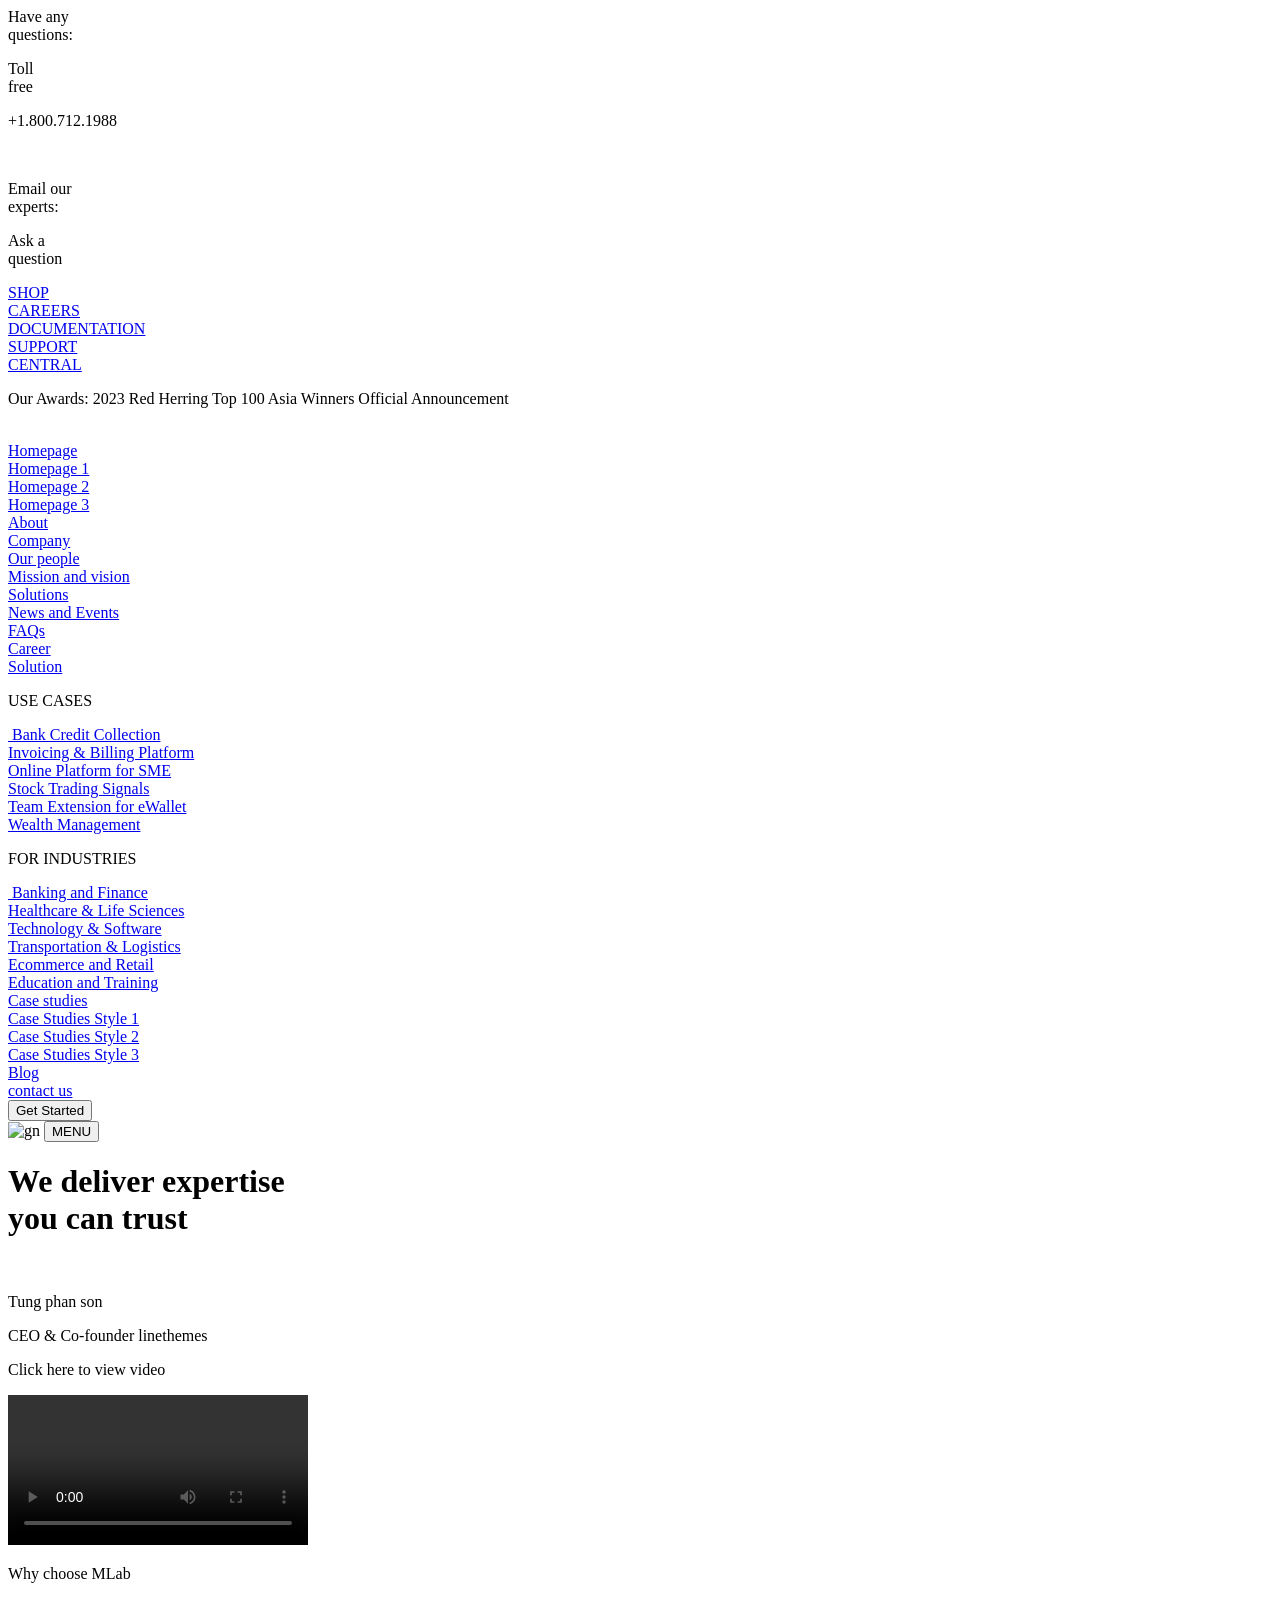
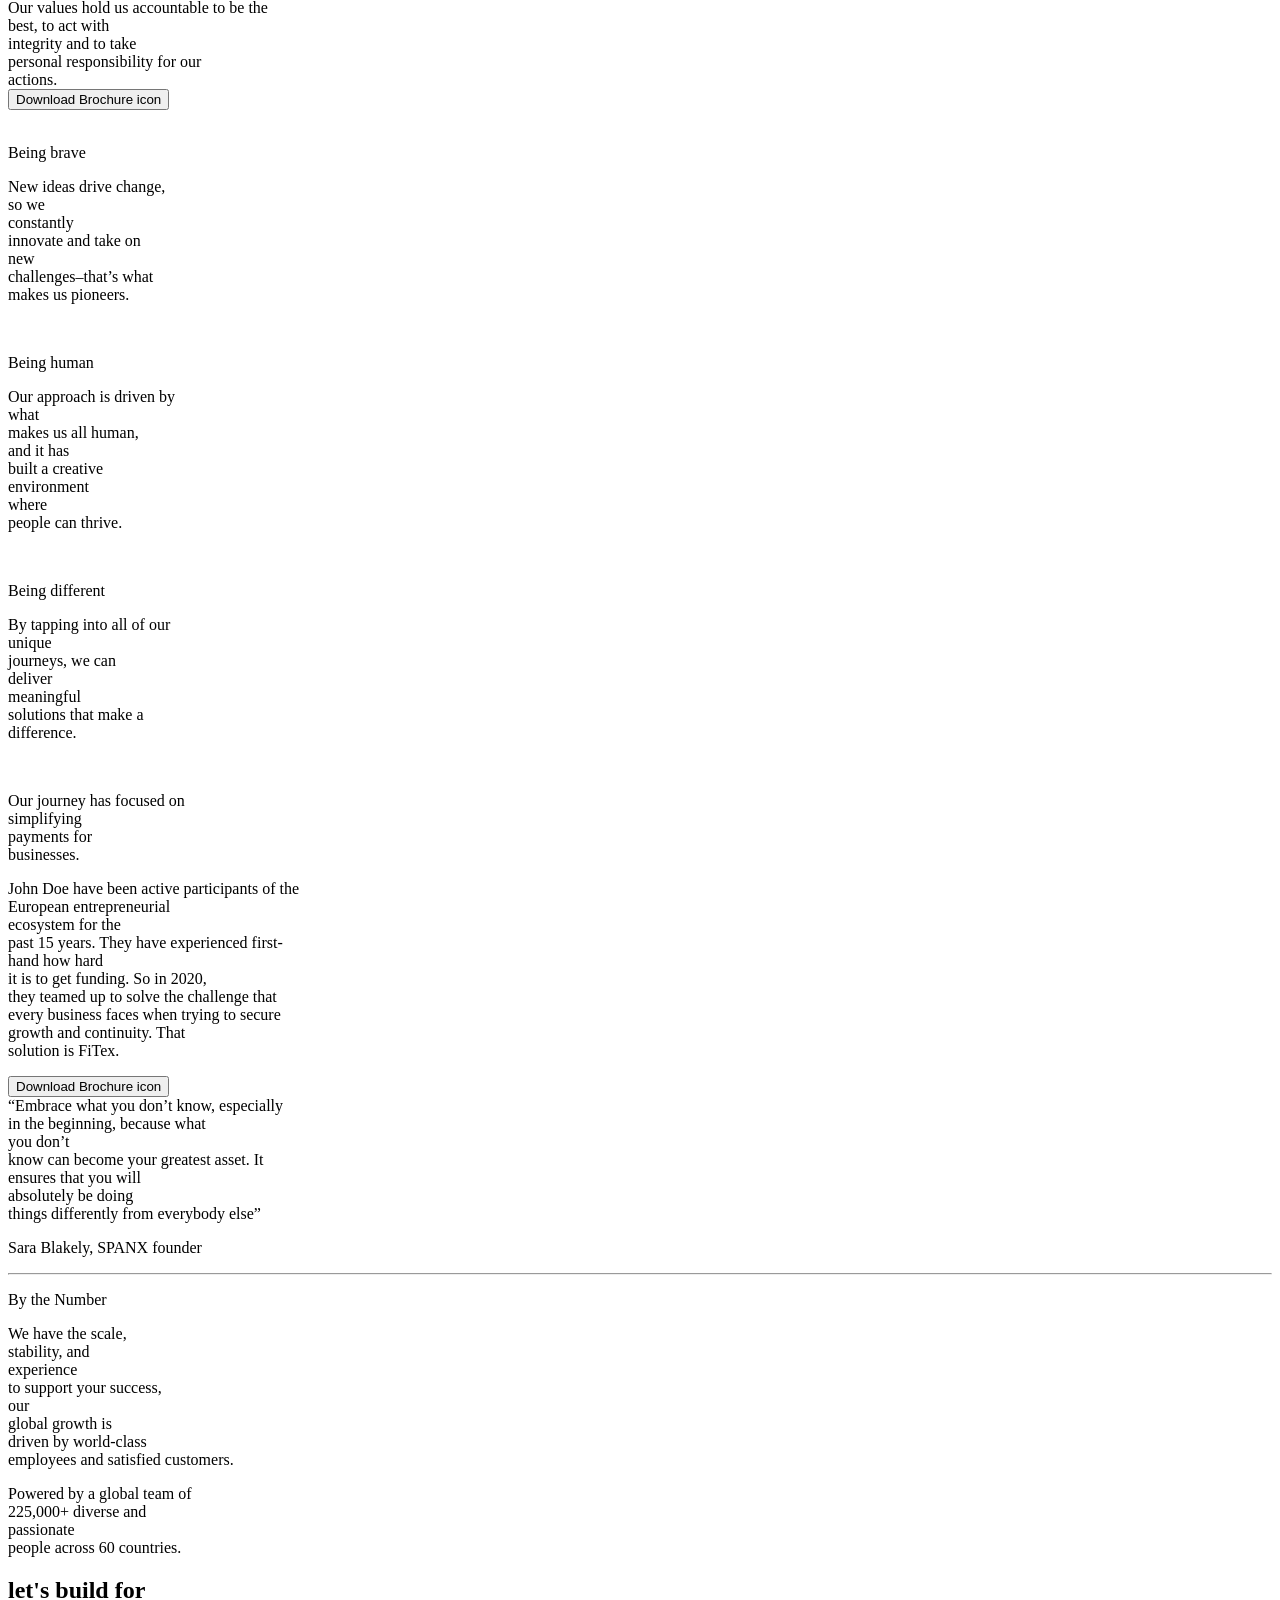
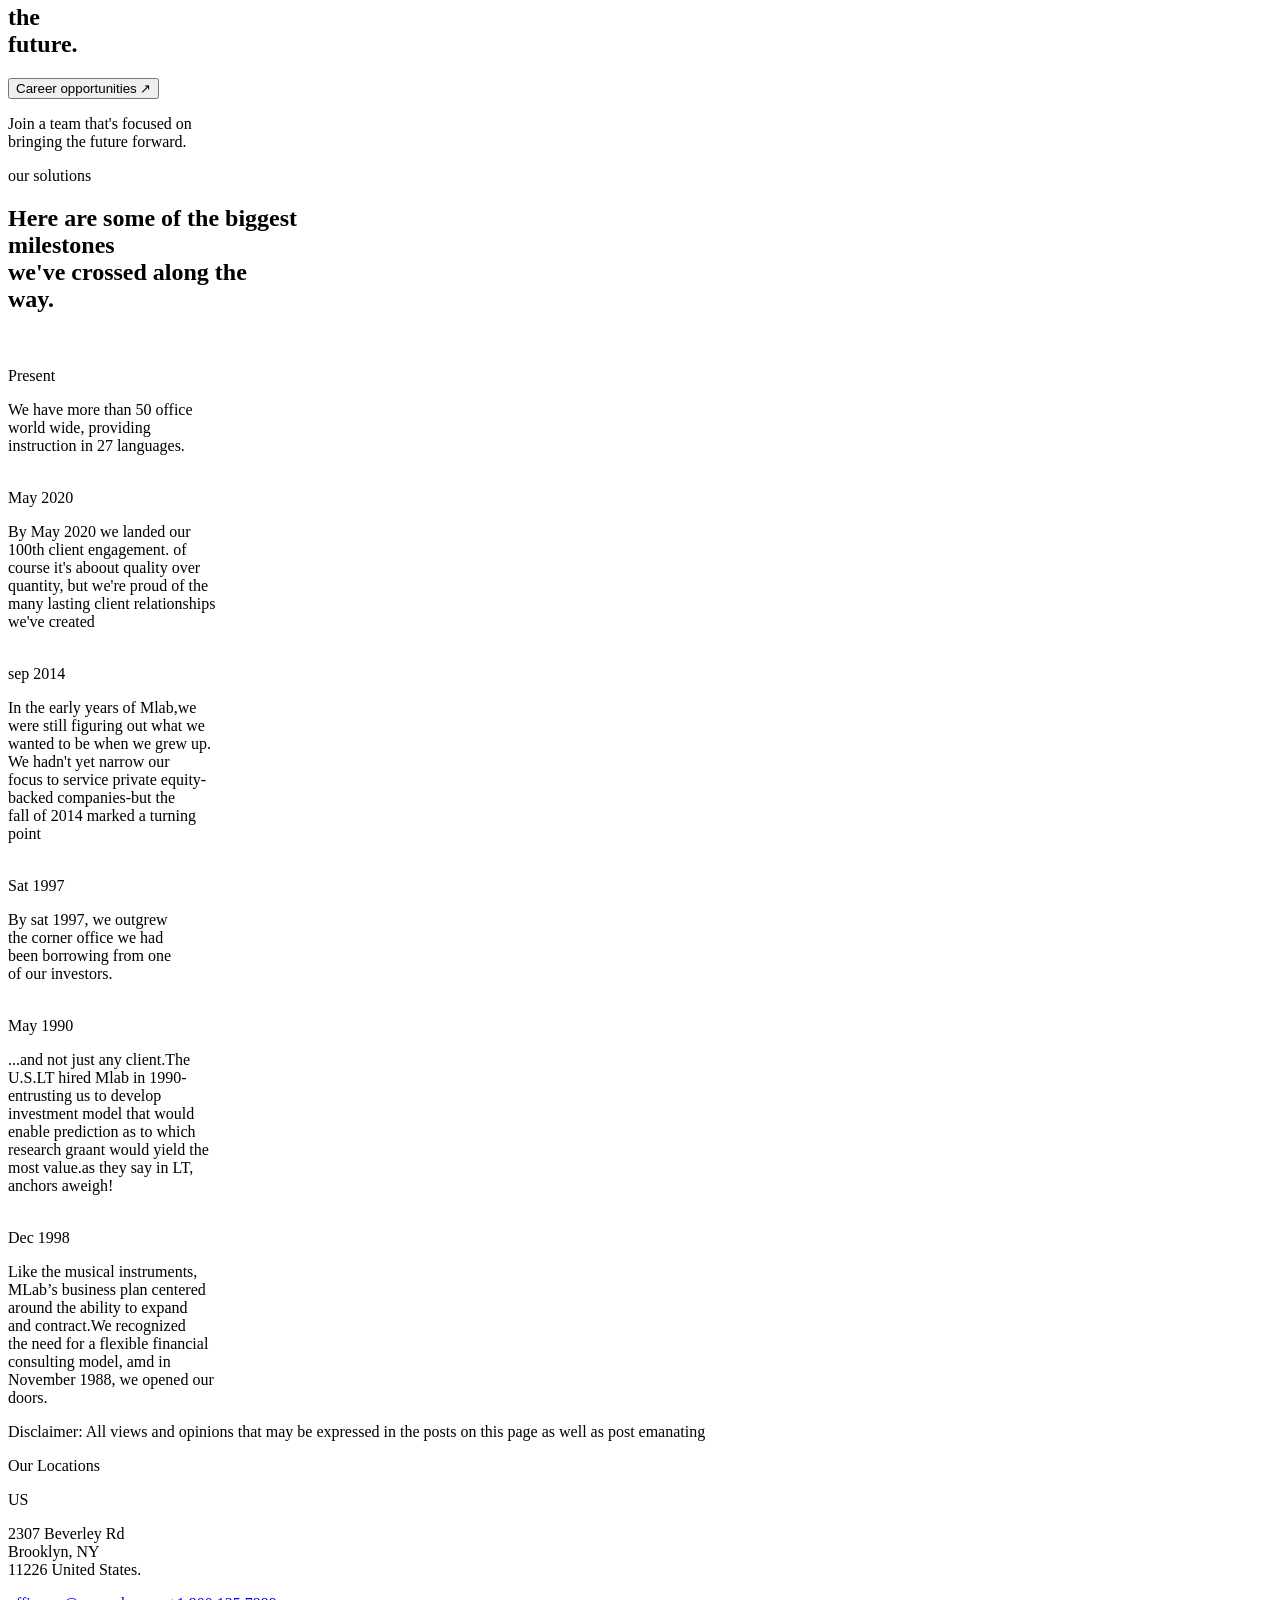
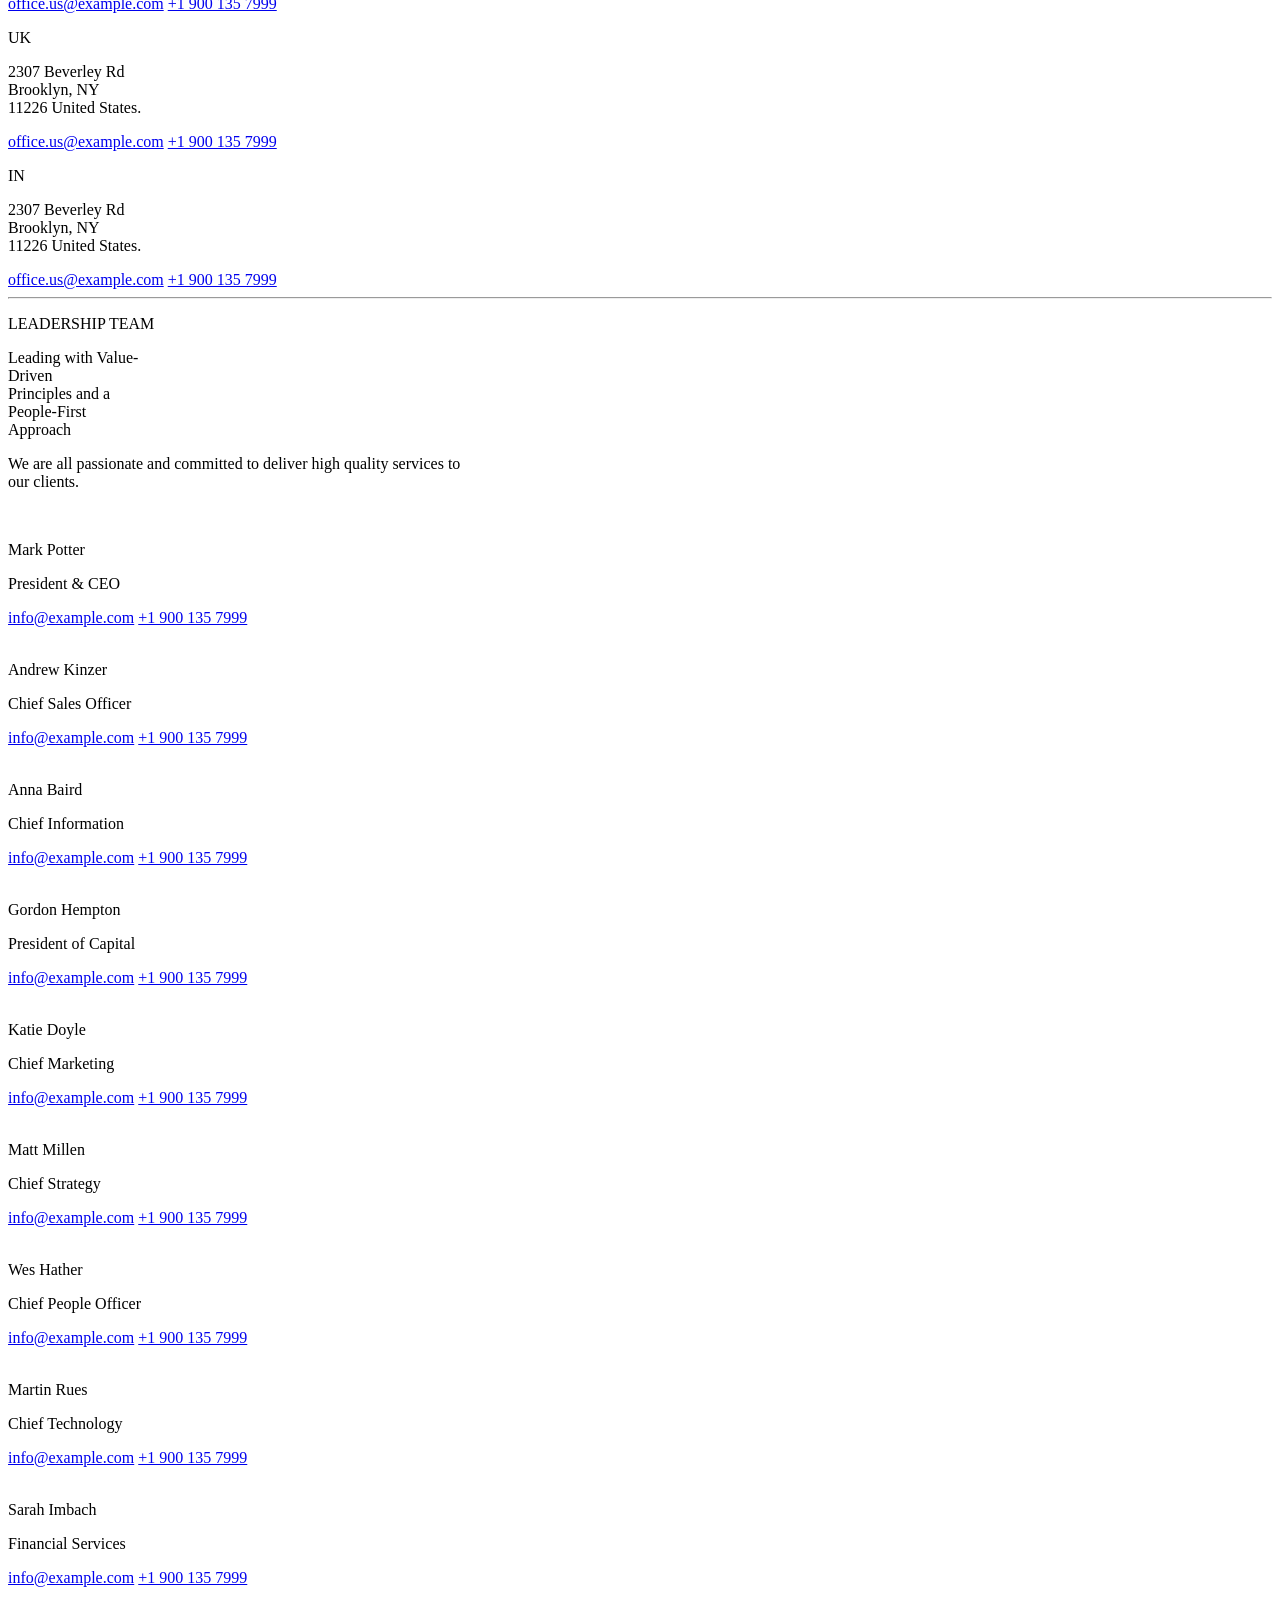
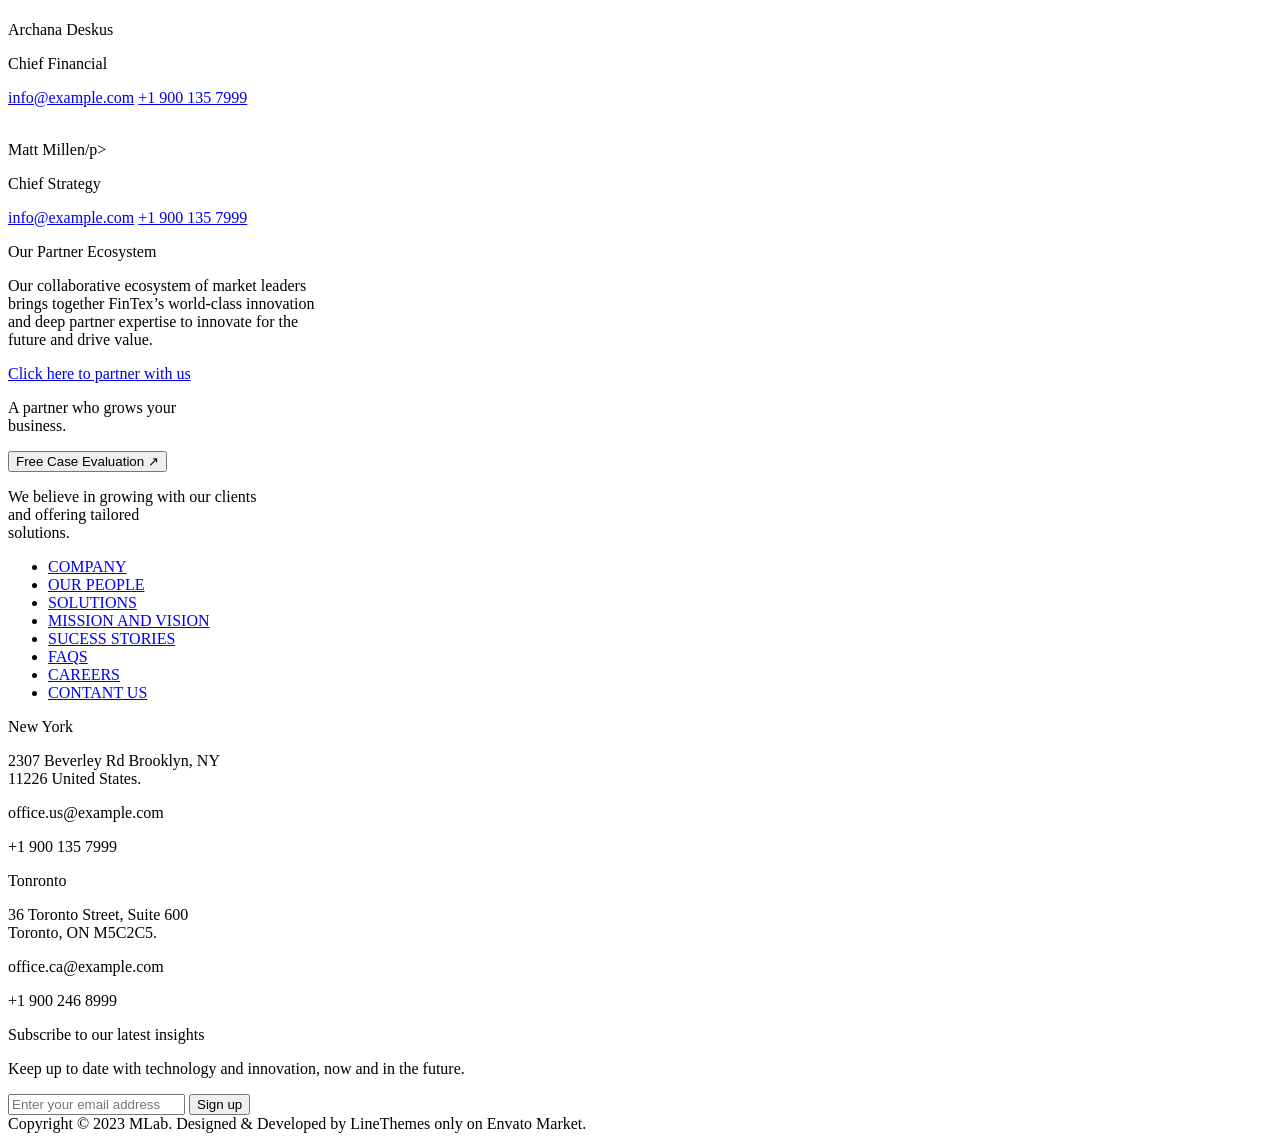
==== about.html @ d23fe255 "new changes made" ====
<!DOCTYPE html>
<html lang="en">
<head>
    <meta charset="UTF-8">
    <meta name="viewport" content="width=device-width, initial-scale=1.0">
    <title>Document</title>
    <link href="./src/output.css" rel="stylesheet">
    <script src="https://kit.fontawesome.com/04d567be89.js" crossorigin="anonymous"></script>
</head>
<body>
    <div>
        <!-- top -->
        <div class="bg-white text-[#6c8099] items-center flex gap-10 p-[10px] sm:flex sm:justify-center md:flex md:justify-center lg:flex lg:justify-around">
            <div class="md:hidden sm:hidden lg:block">Have any <br class="md:hidden sm:hidden lg:block">questions:</div>
            <div class="flex items-center gap-5">
                <i class="fa-solid fa-phone"></i>
                <p class="text-[14px]">Toll <br class="md:hidden sm:hidden lg:block">free</p>
                <p class="">+1.800.712.1988</p>
            </div>
            <div class="flex gap-10">
                <div class="flex gap-15 sm:gap-2 lg:gap-15">
                    <img src="" alt="">
                    <p class="text-[14px]">Email our <br class="md:hidden lg:block">experts:</p>
                    <p class="text-[#00003c] hover:text-[#bd20203c] border-b text-[14px]">Ask a <br class="md:hidden sm:hidden lg:block">question</p>
                </div>
                <div class="flex gap-20 md:hidden sm:hidden lg:block">
                    <div class="flex gap-15 text-[15px] md:hidden sm:hidden lg:block lg:flex">
                        <div>
                            <div></div>
                            <a href="#">SHOP</a>
                        </div>
                        <div class="flex gap-5">
                            <!-- <div class="bg-gray-500 w-1 h-[15px] rounded"></div> -->
                            <a href="#" class="border-l-2 pl-2 h-4">CAREERS</a>
                        </div>
                        <div class="flex gap-5">
                            <!-- <div class="bg-gray-500 w-1 h-[15px] rounded"></div> -->
                            <a href="#" class="border-l-2 items-center pl-2 h-4 flex items-center">DOCUMENTATION</a>
                        </div>
                        <div class="flex gap-5">
                            <!-- <div class="bg-gray-500 w-1 h-[15px] rounded"></div> -->
                            <a href="#" class="border-l-2 items-center bottom-2 flex pl-2 h-4">SUPPORT <br>CENTRAL</a>
                        </div>
                        
                    </div>
                </div>
            </div>
        </div>
        <!--top-->
        
        <!-- nav -->
        <div class="bg-[#14154b]">
            <div class="bg-white/30 backdrop-blur-md p-2">
                <p class=" text-center text-white text-[14px] md:hidden lg:block">Our Awards: 2023 Red Herring Top 100 Asia Winners Official Announcement</p>
                <div class="flex justify-around items-center text-[14px]">
                    <div class="flex items-center gap-3 text-white">
                        <img src="/image/logo@2x.png" alt="" class="w-40">
                        <!-- <p class="">Financial <br>And Technolgy <br>Consulting</p> -->
                    </div>
                    <div class="flex gap-5 text-white text-[14px] top-10 md:hidden lg:block lg:flex relative">
                        <div class="group relative flex justify-center">
                            <a href="/index.html" class="text-[#81bae8] h-20 flex">Homepage <i class="fa-solid fa-angle-down"></i></a>
                            <div class="hidden group-hover:block absolute top-15">
                                <div class="flex flex-col gap-5 bg-white text-center p-2 rounded-2xl text-[#00003c] w-40">
                                    <div class="hover:bg-red-600 hover:w-full p-2"><a href="#">Homepage 1</a></div>
                                    <div><a href="#">Homepage 2</a></div>
                                    <div><a href="#">Homepage 3</a></div>
                                </div>
                            </div>
                        </div>
                        <div class=" group relative flex justify-center">
                            <a href="/about.html" class="hover:text-[#81bae8]">About <i class="fa-solid fa-angle-down"></i></a>
                            <div class="hidden group-hover:block absolute top-15">
                                <div class="flex flex-col gap-5 bg-white p-5 rounded-2xl text-[#00003c] w-50">
                                    <div><a href="/about.html">Company</a></div>
                                    <div><a href="#">Our people</a></div>
                                    <div><a href="#">Mission and vision</a></div>
                                    <div><a href="#">Solutions</a></div>
                                    <div><a href="#">News and Events</a></div>
                                    <div><a href="#">FAQs</a></div>
                                    <div><a href="#">Career</a></div>
                                </div>
                            </div>
                        </div>
                        <div class="group relative flex justify-center">
                            <a href="#" class="hover:text-[#81bae8]">Solution<span><i class="fa-solid fa-angle-down"></i></span></a>
                            <div class="hidden group-hover:block absolute top-15">
                                <div class="flex justify-around bg-white p-5 rounded-2xl text-[#00003c] w-120">
                                    <div>
                                        <p class="text-[9px] mb-5">USE CASES</p>
                                        <div class="flex flex-col gap-3">
                                            <div><a href="#"><img src=""alt=""> <span>Bank Credit Collection</span></a></div>
                                            <div><a href="#">Invoicing & Billing Platform</a></div>
                                            <div><a href="#">Online Platform for SME</a></div>
                                            <div><a href="#">Stock Trading Signals</a></div>
                                            <div><a href="#">Team Extension for eWallet</a></div>
                                            <div><a href="#">Wealth Management</a></div>
                                        </div>
                                    </div>
                                    <div class="bg-gray-500 h-60 w-[1px]"></div>
                                    <div>
                                        <p class="text-[9px] mb-5">FOR INDUSTRIES</p>
                                        <div class="flex flex-col gap-3"">
                                            <div><a href="#"><img src="" alt=""> <span>Banking and Finance</span></a></div>
                                            <div><a href="#">Healthcare & Life Sciences</a></div>
                                            <div><a href="#">Technology & Software</a></div>
                                            <div><a href="#">Transportation & Logistics</a></div>
                                            <div><a href="#">Ecommerce and Retail</a></div>
                                            <div><a href="#">Education and Training</a></div>
                                        </div>
                                    </div>
                                </div>
                            </div>
                        </div>
                        <div class="group relative flex justify-center">
                            <a href="/case.html" class="hover:text-[#81bae8]">Case studies<span><i class="fa-solid fa-angle-down"></i></span></a>
                            <div class="hidden group-hover:block absolute top-15">
                                <div class="flex flex-col gap-5 bg-white p-5 rounded-2xl text-[#00003c] w-50">
                                    <div><a href="/case.html">Case Studies Style 1</a></div>
                                    <div><a href="#">Case Studies Style 2</a></div>
                                    <div><a href="#">Case Studies Style 3</a></div>
                                </div>
                            </div>
                        </div>
                        <div class="hover:text-[#81bae8]">
                            <a href="/blog.html">Blog<span></span></a>
                        </div>
                        <div class="hover:text-[#81bae8]">
                            <a href="/contact.html">contact us<span></span></a>
                        </div>
                        <div>
                            <button type="button" class="bg-[#81bae8] text-[14px] text-[#00003c] rounded-2xl p-1 w-[10rem] hover:bg-red-600 hover:text-white">Get Started</button>
                        </div>
                    </div>
                    <div class="flex gap-10 items-center">
                        <i class="fa-brands fa-facebook"></i>
                        <i class="fa-brands fa-twitter"></i>
                        <i class="fa-brands fa-linkedin"></i>
                        <i class="fa-solid fa-cart-arrow-down"></i>
                        <div class="flex gap-4 md:block lg:hidden">
                            <img src="kl" alt="gn">
                            <button type="button" class="bg-white p-2 rounded-2xl">MENU</button> 
                        </div>
                    </div>
                </div>
            </div>
            <!-- we deliver  -->
            <div>
                <div class="p-10 mt-30">
                    <div class="">
                        <h1 class="text-[70px] font-medium text-[#9ad2ff] md:text-[50px] lg:text-[70px]">We deliver expertise <br>you can trust</h1>
                        <div class="flex justify-between">
                            <div>
                                <img src="" alt="">
                                <p class="text-[16px] text-white">Tung phan son</p>
                                <p class="text-[13.6px] text-[#ffffffa8]">CEO & Co-founder linethemes</p>
                            </div>
                            <div class="flex flex-col text-center gap-3">
                                <div class="w-60 bg-white h-[1px]"></div>
                                <p class="text-white">Click here to view video</p>
                                <video src="" controls class="rounded-2xl w-50 text-center"></video>
                            </div>
                        </div>
                    </div>
                    
                </div>
            </div>
            <!-- we deliver  -->
        </div>
        <!-- nav  -->
        <!-- why choose  -->
        <div class="bg-[#fdfeff] p-10">
            <div class="flex gap-10 justify-between mt-20 md:block lg:hidden">
                <div class="">
                    <p class="text-[12px] mb-3">Why choose MLab</p>
                    <div class="text-[24px]">Our values hold us accountable to be the <br class="md:hidden lg:block">best, to act with <br class="md:block lg:hidden">integrity and to take <br class="md:hidden lg:block">personal responsibility for our <br class="md:block lg:hidden">actions.</div>
                    <button type="button" class="text-[17px] bg-[#00003c] hover:bg-[#9ad2ff] hover:text-[#00003c] text-white p-6 flex gap-10 rounded-[15px] mt-10">Download Brochure <span>icon</span></button>
                </div>
                <div class="flex gap-10 md:mt-20 lg:mt-0">
                    <div class="">
                        <img src="/image/sun.svg" alt="" class="mb-10">
                        <p class="text-[16px] mb-5">Being brave</p>
                        <p class="text-[14px] text-[#8587a4]">New ideas drive change, <br class="md:hidden lg:block">so we <br class="md:block lg:block">constantly <br class="md:hidden lg:block">innovate and take on <br class="md:block lg:hidden">new <br class="md:hidden lg:block">challenges–that’s what <br class="md:block lg:block">makes us pioneers.</p>
                    </div>
                    <div class="">
                        <img src="/image/heart.svg" alt="" class="mb-10">
                        <p class="text-[16px] mb-5">Being human</p>
                        <p class="text-[12px] text-[#8587a4]">Our approach is driven by <br class="md:hidden lg:block">what <br class="md:block lg:hidden">makes us all human, <br class="md:hidden lg:block">and it has <br class="md:block lg:hidden">built a creative <br class="md:hidden lg:block">environment <br class="md:block lg:hidden">where <br class="md:hidden lg:block">people can thrive.</p>
                    </div>
                    <div class="">
                        <img src="/image/bar.svg" alt="" class="mb-10">
                        <p class="text-[16px] mb-5">Being different</p>
                        <p class="text-[12px] text-[#8587a4]">By tapping into all of our <br class="md:hidden lg:block">unique <br class="md:block lg:hidden">journeys, we can <br class="md:hidden lg:block">deliver <br class="md:block lg:hidden">meaningful <br class="md:hidden lg:block">solutions that make a <br class="md:block lg:hidden">difference.</p>
                    </div>
                </div>
            </div>
        </div>
        <!-- why choose  -->
        <!-- our journey  -->
        <div class="flex justify-between p-10">
            <div>
                <img src="/image/img6.jpg" alt="" class="rounded-2xl md:h-80 md:w-90 lg:h-full">
            </div>
            <div class="">
                <div class="w-150 bg-[#e0e0e7] h-[1px] mb-20"></div>
                <p class="text-[24px] text-[#00003c] mb-10">Our journey has focused on <br class="md:block lg:hidden">simplifying <br class="md:hidden lg:block">payments for <br class="md:block lg:hidden">businesses.</p>
                <p class="text-[16px] text-[#595980] mb-10">John Doe have been active participants of the <br class="md:block lg:hidden">European entrepreneurial <br class="md:hidden lg:block">ecosystem for the <br class="md:block lg:hidden">past 15 years. They have experienced first- <br class="md:block lg:hidden">hand how hard <br class="md:hidden lg:block">it is to get funding. So in 2020, <br class="md:block lg:hidden">they teamed up to solve the challenge that <br >every business faces when trying to secure <br class="md:block lg:hidden">growth and continuity. That <br>solution is FiTex.</p>
                <button type="button" class="flex justify-between rounded-2xl hover:bg-red-400 hover:text-white text-[17px] text-[#00003c] bg-white mb-10 p-5 w-[25rem] shadow-2xl">Download Brochure <span>icon</span></button>
                <div class="flex items-center gap-15 mt-10">
                    <div class="bg-[#e0e0e7] w-[0.8px] h-30"></div>
                    <div>
                        <div class="text-[#68688c] text-[15px]">“Embrace what you don’t know, especially <br class="md:block lg:hidden">in the beginning, because what <br class="md:hidden lg:block">you don’t <br class="md:block lg:hidden">know can become your greatest asset. It <br class="md:block lg:block">ensures that you will <br class="md:hidden lg:block">absolutely be doing <br class="md:block lg:hidden">things differently from everybody else”</div>
                        <p class="text-[14px] text-[#050202] mt-10">Sara Blakely, SPANX founder</p>
                    </div>
                </div>
            </div>
        </div><hr>
        <!-- our journey  -->
        <div class="flex justify-between p-10">
            <div>
                <p class="text-[12px] text-[#5E566A] leading-[2rem]">By the Number</p>
                <p class="text-[24px] text-[#00003C]">We have the scale, <br class="md:block lg:hidden">stability, and <br class="md:hidden lg:block">experience <br class="md:block lg:hidden">to support your success,<br class="md:block lg:hidden"> our <br class="md:hidden lg:block">global growth is <br class="md:block lg:block">driven by world-class <br>employees and satisfied customers.</p>
                <p class="text-[17px] text-[#595980] mt-5">Powered by a global team of <br class="md:block lg:hidden">225,000+ diverse and <br class="md:hidden lg:hidden">passionate <br class="md:block lg:hidden">people across 60 countries.</p>
            </div>
            <!-- <div>
                <div class="flex justify-between">
                    <p>$ 5 billion</p>
                    <div>
                        <span>in 2022 processing volume</span>
                    </div>
                </div>
                <div class="flex justify-between">
                    <p>27 countries</p>
                    <div>
                        <span>countries satisfied to operate</span>
                    </div>
                </div>
                <div class="flex justify-between gap-20">
                    <div>
                        <p>99 percent</p>
                    </div>
                    <span>platform uptime in 2022</span>
                </div>
                <div class="flex justify-between gap-20">
                    <div>
                        <p>34 years</p>
                    </div>
                    <span>of operation since 1995</span>
                </div>
            </div> -->
        </div>
        <!-- our journey  -->
        <!-- let build  -->
        <div class="bg-[#99d2ff] p-10 h-150 md:h-90 lg:h-150">
            <div class="float-end">
                <div class="flex flex-col m-20">
                    <h2 class="text-[70px] text-[#00003c] md:text-[50px] lg:text-[70px]">let's build for <br class="md:hidden lg:block">the <br class="md:block lg:hidden">future.</h2>
                    <div class="flex items-center gap-10">
                        <button type="button" class="text-[17px] bg-white text-[#00003c] p-[20px] gap-20 flex justify-between rounded-2xl items-center md:w-80 lg:">Career opportunities <span class="">&nearr;</span></button>
                        <p class="text-[16px] text-[#595980] text-[16px] md:hidden lg:block">Join a team that's focused on <br>bringing the future forward.</p>
                    </div>
                </div>
            </div>
        </div>
        <!-- let build  -->
        <!-- our solution  -->
        <div class="bg-[#000048] p-10">
            <div class="mt-20">
                <div class="text-center">
                    <P class="text-white text-[22px]">our solutions</P>
                    <h2 class="text-[#9ad2ff] text-[42px] md:text-[30px] lg:text-[42px]">Here are some of the biggest <br class="md:block lg:hidden">milestones <br class="md:hidden lg:block">we've crossed along the <br class="md:block lg:hidden">way.</h2>
                </div>
                <div>
                    <div class="grid mt-20 md:grid md:grid-cols-3 lg:grid-cols-3">
                        <div class="bg-white h-65 w-60 rounded-2xl">
                            <img src="/image/h1.jpg" alt="" class="rounded-2xl">
                            <div class="p-5">
                                <p class="text-[#00004e] text-[16px]">Present</p>
                                <div class="bg-[#9ad2ff] w-10 h-[3px] rounded-2xl mt-3"></div>
                                <div class="text-[#9998a5] text-[14px] mt-3">We have more than 50 office <br>world wide, providing <br>instruction in 27 languages.</div>
                            </div>
                        </div>
                        <div class="bg-white h-78 w-60 rounded-2xl">
                            <img src="/image/h2.jpg" alt="" class="rounded-2xl">
                            <div class="p-5">
                                <p class="text-[#00004e] text-[16px]">May 2020</p>
                                <div class="bg-[#9ad2ff] w-10 h-[3px] rounded-2xl mt-3"></div>
                                <div class="text-[#9998a5] text-[14px] mt-3">By May 2020 we landed our <br>100th client engagement. of <br>course it's aboout quality over <br>quantity, but we're proud of the <br>many lasting client relationships <br>we've created</div>
                            </div>
                        </div>
                        <div class="bg-white h-88 w-60 rounded-2xl">
                            <img src="/image/h3.jpg" alt="" class="rounded-2xl">
                            <div class="p-5">
                                <p class="text-[#00004e] text-[16px]">sep 2014</p>
                                <div class="bg-[#9ad2ff] w-10 h-[3px] rounded-2xl mt-3"></div>
                                <div class="text-[#9998a5] text-[14px] mt-3">In the early years of Mlab,we <br>were still figuring out what we <br>wanted to be when we grew up. <br>We hadn't yet narrow our <br> focus to service private equity- <br>backed companies-but the <br>fall of 2014 marked a turning <br>point</div>
                            </div>
                        </div>
                        <div class="bg-white h-65 w-60 rounded-2xl">
                            <img src="/image/h4.jpg" alt="" class="rounded-2xl">
                            <div class="p-5">
                                <p class="text-[#00004e] text-[16px]">Sat 1997</p>
                                <div class="bg-[#9ad2ff] w-10 h-[3px] rounded-2xl mt-3"></div>
                                <div class="text-[#9998a5] text-[14px] mt-3">By sat 1997, we outgrew <br>the corner office we had <br>been borrowing from one <br>of our investors.</div>
                            </div>
                        </div>
                        <div class="bg-white h-88 w-60 rounded-2xl">
                            <img src="/image/h6.jpg" alt="" class="rounded-2xl">
                            <div class="p-5">
                                <p class="text-[#00004e] text-[16px]">May 1990</p>
                                <div class="bg-[#9ad2ff] w-10 h-[3px] rounded-2xl mt-3"></div>
                                <div class="text-[#9998a5] text-[14px] mt-3">...and not just any client.The <br>U.S.LT hired Mlab in 1990- <br>entrusting us to develop <br>investment model that would <br>enable prediction as to which <br>research graant would yield the <br>most value.as they say in LT, <br>anchors aweigh!</div>
                            </div>
                        </div>
                        <div class="bg-white h-88 w-60 rounded-2xl">
                            <img src="/image/h6.jpg" alt="" class="rounded-2xl">
                            <div class="p-5">
                                <p class="text-[#00004e] text-[16px]">Dec 1998</p>
                                <div class="bg-[#9ad2ff] w-10 h-[3px] rounded-2xl mt-3"></div>
                                <div class="text-[#9998a5] text-[14px] mt-3">Like the musical instruments, <br>MLab’s business plan centered <br>around the ability to expand <br>and contract.We recognized <br>the need for a flexible financial <br>consulting model, amd in <br>November 1988, we opened our <br>doors.</div>
                            </div>
                        </div>
                    </div>
                    <p class="text-[white] text-[14px] text-center mt-40">Disclaimer: <span class="text-[#f1f0f8]">All views and opinions that may be expressed in the posts on this page as well as post emanating</span></p>
                </div>
            </div>
        </div>
        <!-- our solution  -->
        
        <!-- our location  -->
        <div class="p-10">
            <div class="flex justify-between">
                <p class="text-[12px]">Our Locations</p>
                <div>
                    <p class="text-[44px] text-[#00003c]">US</p>
                    <p class="text-[15px] text-[#595980]">2307 Beverley Rd <br class="md:block lg:hidden">Brooklyn, NY <br>11226 United States.</p>
                    <div class="flex flex-col gap-2">
                        <a href="#" class="text-[15px] underline">office.us@example.com</a>
                        <a href="#" class="text-[15px] underline">+1 900 135 7999</a>
                    </div>
                </div>
                <div>
                    <p class="text-[44px] text-[#00003c]">UK</p>
                    <p class="text-[15px] text-[#595980]">2307 Beverley Rd <br class="md:block lg:hidden">Brooklyn, NY <br>11226 United States.</p>
                    <div class="flex flex-col gap-2">
                        <a href="#" class="text-[15px] underline">office.us@example.com</a>
                        <a href="#" class="text-[15px] underline">+1 900 135 7999</a>
                    </div>
                </div>
                <div>
                    <p class="text-[44px] text-[#00003c]">IN</p>
                    <p class="text-[15px] text-[#595980]">2307 Beverley Rd <br class="md:block lg:hidden">Brooklyn, NY <br>11226 United States.</p>
                    <div class="flex flex-col gap-2">
                        <a href="#" class="text-[15px] underline">office.us@example.com</a>
                        <a href="#" class="text-[15px] underline">+1 900 135 7999</a>
                    </div>
                </div>
                
            </div><hr class="mt-20">
            <div>
                <div class="mt-20 flex gap-20">
                    <p class="text-[#5e566a] text-[12px]">LEADERSHIP TEAM</p>
                    <div>
                        <p class="text-[44px] text-[#00003c] md:text-[34px] lg:text-[44px]">Leading with Value- <br class="md:hidden lg:block">Driven <br class="md:block lg:hidden">Principles and a <br class="md:hidden lg:block">People-First <br class="md:block lg:hidden">Approach</p>
                        <p class="text-[16px] text-[#595980] mt-10">We are all passionate and committed to deliver high quality services to <br class="md:block lg:hidden">our clients.</p>
                    </div>
                </div>
                <div class="mt-20 grid grid-cols-6 md:grid-cols-3 gap-10 lg:grid-cols-6">
                    <div>
                        <img src="/image/1.jpeg" alt="" class="rounded-2xl grayscale hover:grayscale-0">
                        <div class="mt-4">
                            <p class="text-[#00003c] text-[17px]">Mark Potter</p>
                            <p class="text-[#addaff] text-[12px]">President & CEO</p>
                            <div class="flex flex-col gap-2 mt-3">
                                <a href="#" class="underline underline text-[14px]">info@example.com</a>
                                <a href="#" class="hover:text-red-400 underline text-[14px]">+1 900 135 7999</a>
                            </div>
                        </div>
                    </div>
                    <div>
                        <img src="/image/3.jpeg" alt="" class="rounded-2xl grayscale hover:grayscale-0">
                        <div class="mt-4">
                            <p class="text-[#00003c] text-[17px]">Andrew Kinzer</p>
                            <p class="text-[#addaff] text-[12px]">Chief Sales Officer</p>
                            <div class="flex flex-col gap-2 mt-3">
                                <a href="#" class="underline underline text-[14px]">info@example.com</a>
                                <a href="#" class="hover:text-red-400 underline text-[14px]">+1 900 135 7999</a>
                            </div>
                        </div>
                    </div>
                    <div>
                        <img src="/image/10.jpeg" alt="" class="rounded-2xl grayscale hover:grayscale-0">
                        <div class="mt-4">
                            <p class="text-[#00003c] text-[17px]">Anna Baird</p>
                            <p class="text-[#addaff] text-[12px]">Chief Information</p>
                            <div class="flex flex-col gap-2 mt-3">
                                <a href="#" class="underline underline text-[14px]">info@example.com</a>
                                <a href="#" class="hover:text-red-400 underline text-[14px]">+1 900 135 7999</a>
                            </div>
                        </div>
                    </div>
                    <div>
                        <img src="/image/2.jpeg" alt="" class="rounded-2xl grayscale hover:grayscale-0">
                        <div class="">
                            <p class="text-[#00003c] text-[17px]">Gordon Hempton</p>
                            <p class="text-[#addaff] text-[12px]">President of Capital</p>
                            <div class="flex flex-col gap-2 mt-3">
                                <a href="#" class="underline underlinetext-[14px]">info@example.com</a>
                                <a href="#" class="hover:text-red-400 underline text-[14px]">+1 900 135 7999</a>
                            </div>
                        </div>
                    </div>
                    <div>
                        <img src="/image/7.jpeg" alt="" class="rounded-2xl grayscale hover:grayscale-0">
                        <div class="">
                            <p class="text-[#00003c] text-[17px]">Katie Doyle</p>
                            <p class="text-[#addaff] text-[12px]">Chief Marketing</p>
                            <div class="flex flex-col gap-2 mt-3">
                                <a href="#" class="underline underline text-[14px]">info@example.com</a>
                                <a href="#" class="hover:text-red-400 underline text-[14px]">+1 900 135 7999</a>
                            </div>
                        </div>
                    </div>
                    <div>
                        <img src="/image/4 (1).jpeg" alt="" class="rounded-2xl grayscale hover:grayscale-0">
                        <div class="">
                            <p class="text-[#00003c] text-[17px]">Matt Millen</p>
                            <p class="text-[#addaff] text-[12px]">Chief Strategy</p>
                            <div class="flex flex-col gap-2 mt-3">
                                <a href="#" class="underline underline text-[14px]">info@example.com</a>
                                <a href="#" class="hover:text-red-400 underline text-[14px]">+1 900 135 7999</a>
                            </div>
                        </div>
                    </div>
                    <div>
                        <img src="/image/5.jpeg" alt="" class="rounded-2xl grayscale hover:grayscale-0">
                        <div class="">
                            <p class="text-[#00003c] text-[17px]">Wes Hather</p>
                            <p class="text-[#addaff] text-[12px]">Chief People Officer</p>
                            <div class="flex flex-col gap-2 mt-3">
                                <a href="#" class="underline underline text-[14px]">info@example.com</a>
                                <a href="#" class="hover:text-red-400 underline text-[14px]">+1 900 135 7999</a>
                            </div>
                        </div>
                    </div>
                    <div>
                        <img src="/image/9.jpeg" alt="" class="rounded-2xl grayscale hover:grayscale-0">
                        <div class="">
                            <p class="text-[#00003c] text-[17px]">Martin Rues</p>
                            <p class="text-[#addaff] text-[12px]">Chief Technology</p>
                            <div class="flex flex-col gap-2 mt-3">
                                <a href="#" class="underline underline text-[14px]">info@example.com</a>
                                <a href="#" class="hover:text-red-400 underline text-[14px]">+1 900 135 7999</a>
                            </div>
                        </div>
                    </div>
                    <div>
                        <img src="/image/61.jpeg" alt="" class="rounded-2xl grayscale hover:grayscale-0">
                        <div class="">
                            <p class="text-[#00003c] text-[17px]">Sarah Imbach</p>
                            <p class="text-[#addaff] text-[12px]">Financial Services</p>
                            <div class="flex flex-col gap-2 mt-3">
                                <a href="#" class="underline underline text-[14px]">info@example.com</a>
                                <a href="#" class="hover:text-red-400 underline text-[14px]">+1 900 135 7999</a>
                            </div>
                        </div>
                    </div>
                    <div>
                        <img src="/image/8.jpeg" alt="" class="rounded-2xl grayscale hover:grayscale-0">
                        <div class="">
                            <p class="text-[#00003c] text-[17px]">Archana Deskus</p>
                            <p class="text-[#addaff] text-[12px]">Chief Financial</p>
                            <div class="flex flex-col gap-2 mt-3">
                                <a href="#" class="underline underline text-[14px]">info@example.com</a>
                                <a href="#" class="hover:text-red-400 underline text-[14px]">+1 900 135 7999</a>
                            </div>
                        </div>
                    </div>
                    <div>
                        <img src="/image/4 (1).jpeg" alt="" class="rounded-2xl grayscale hover:grayscale-0">
                        <div class="mt-2">
                            <p class="text-[#00003c] text-[17px]">Matt Millen/p>
                            <p class="text-[#addaff] text-[12px]">Chief Strategy</p>
                            <div class="flex flex-col gap-2 mt-3">
                                <a href="#" class="underline underline text-[14px]">info@example.com</a>
                                <a href="#" class="hover:text-red-400 underline text-[14px]">+1 900 135 7999</a>
                            </div>
                        </div>
                    </div>
                    <div class="text-[78px]"><i class="fa-solid fa-plus"></i></div>
                </div>
            </div>
        </div>
        <!-- our location  -->
        <!-- out partner  -->
        <div class="bg-[#eff4f8] p-10 h-90">
            <div class="float-end">
                <p class="capitalize text-[#5e566a] mb-5 text-[12px]">Our Partner Ecosystem</p>
                <p class="text-[#00003c] text-[24px]">Our collaborative ecosystem of market leaders <br class="md:hidden lg:block">brings together FinTex’s world-class innovation <br class="md:hidden lg:block">and deep partner expertise to innovate for the <br class="md:hidden lg:hidden">future and drive value.</p>
                <div class="mt-10 text-[15px] underline"><a href="#">Click here to partner with us</a></div>
            </div>
        </div>
        <!-- out partner  -->

        <!-- footer  -->
        <div class="bg-[#00003c] p-10">
            <div>
                <p class="text-[#9ad2ff] mb-7 text-[56px] md:text-[36px] lg:text-[56px]">A partner who grows <span class="text-white">your <br class="md:hidden lg:block">business.</span></p>
                <div class="flex gap-10">
                    <button type="button" class="text-[17px] hover:bg-red-600 hover:text-white bg-amber-50 p-4 rounded-2xl flex justify-between gap-20">Free Case Evaluation <span>&nearr;</span></button>
                    <p class="text-white text-[16px] md:text-[12px] lg:text-[16px]">We believe in growing with our clients <br class="md:hidden lg:block">and offering tailored <br class="md:block lg:hidden">solutions.</p>
                </div>
            </div>
            <div class="mt-20">
                <ul class="flex text-white justify-between  text-[12px]">
                    <li><a href="#" class="hover:text-[#9ad2ff]">COMPANY</a></li>
                    <li><a href="#" class="hover:text-[#9ad2ff]">OUR PEOPLE</a></li>
                    <li><a href="#" class="hover:text-[#9ad2ff]">SOLUTIONS</a></li>
                    <li><a href="#" class="hover:text-[#9ad2ff]">MISSION AND VISION</a></li>
                    <li><a href="#" class="hover:text-[#9ad2ff]">SUCESS STORIES</a></li>
                    <li><a href="#" class="hover:text-[#9ad2ff]">FAQS</a></li>
                    <li><a href="#" class="hover:text-[#9ad2ff]">CAREERS</a></li>
                    <li><a href="#" class="hover:text-[#9ad2ff]">CONTANT US</a></li>
                </ul>
            </div>
            <div class="flex gap-30 mt-20 md:block lg:flex">
                <div>
                    <p class="text-[24px] text-[#9ad2ff]">New York</p>
                    <div class="text-[15px] text-white mt-10">
                        <p class="text-[#a3a3b9]">2307 Beverley Rd Brooklyn, NY <br>11226 United States.</p>
                        <p>office.us@example.com</p>
                        <p>+1 900 135 7999</p>
                    </div>
                </div>
                <div>
                    <p class="text-[24px] text-[#9ad2ff]">Tonronto</p>
                    <div class="text-[15px] text-white">
                        <p class="text-[#a3a3b9] mt-10">36 Toronto Street, Suite 600 <br>Toronto, ON M5C2C5.</p>
                        <div>office.ca@example.com</div>
                        <p>+1 900 246 8999</p>
                    </div>
                </div>
                <div>
                    <p class="text-[24px] text-[#9ad2ff]">Subscribe to our latest insights</p>
                    <div class="text-[15px] text-white mt-10">
                        <p class="text-[#a3a3b9]">Keep up to date with technology and innovation, now and in the future.</p>
                        <div class="border w-120 flex justify-between p-5 rounded-2xl">
                            <input type="text" name="" id="" placeholder="Enter your email address">
                            <button type="button">Sign up</button>
                        </div>
                    </div>
                </div>
            </div>
        </div>  
        <div class="p-10 text-center bg-white text-[14px]">Copyright © 2023 MLab. Designed & Developed by <span>LineThemes</span> only on <span>Envato Market.</span></div>
        <!-- footer  -->
    </div>
</body>
</html>
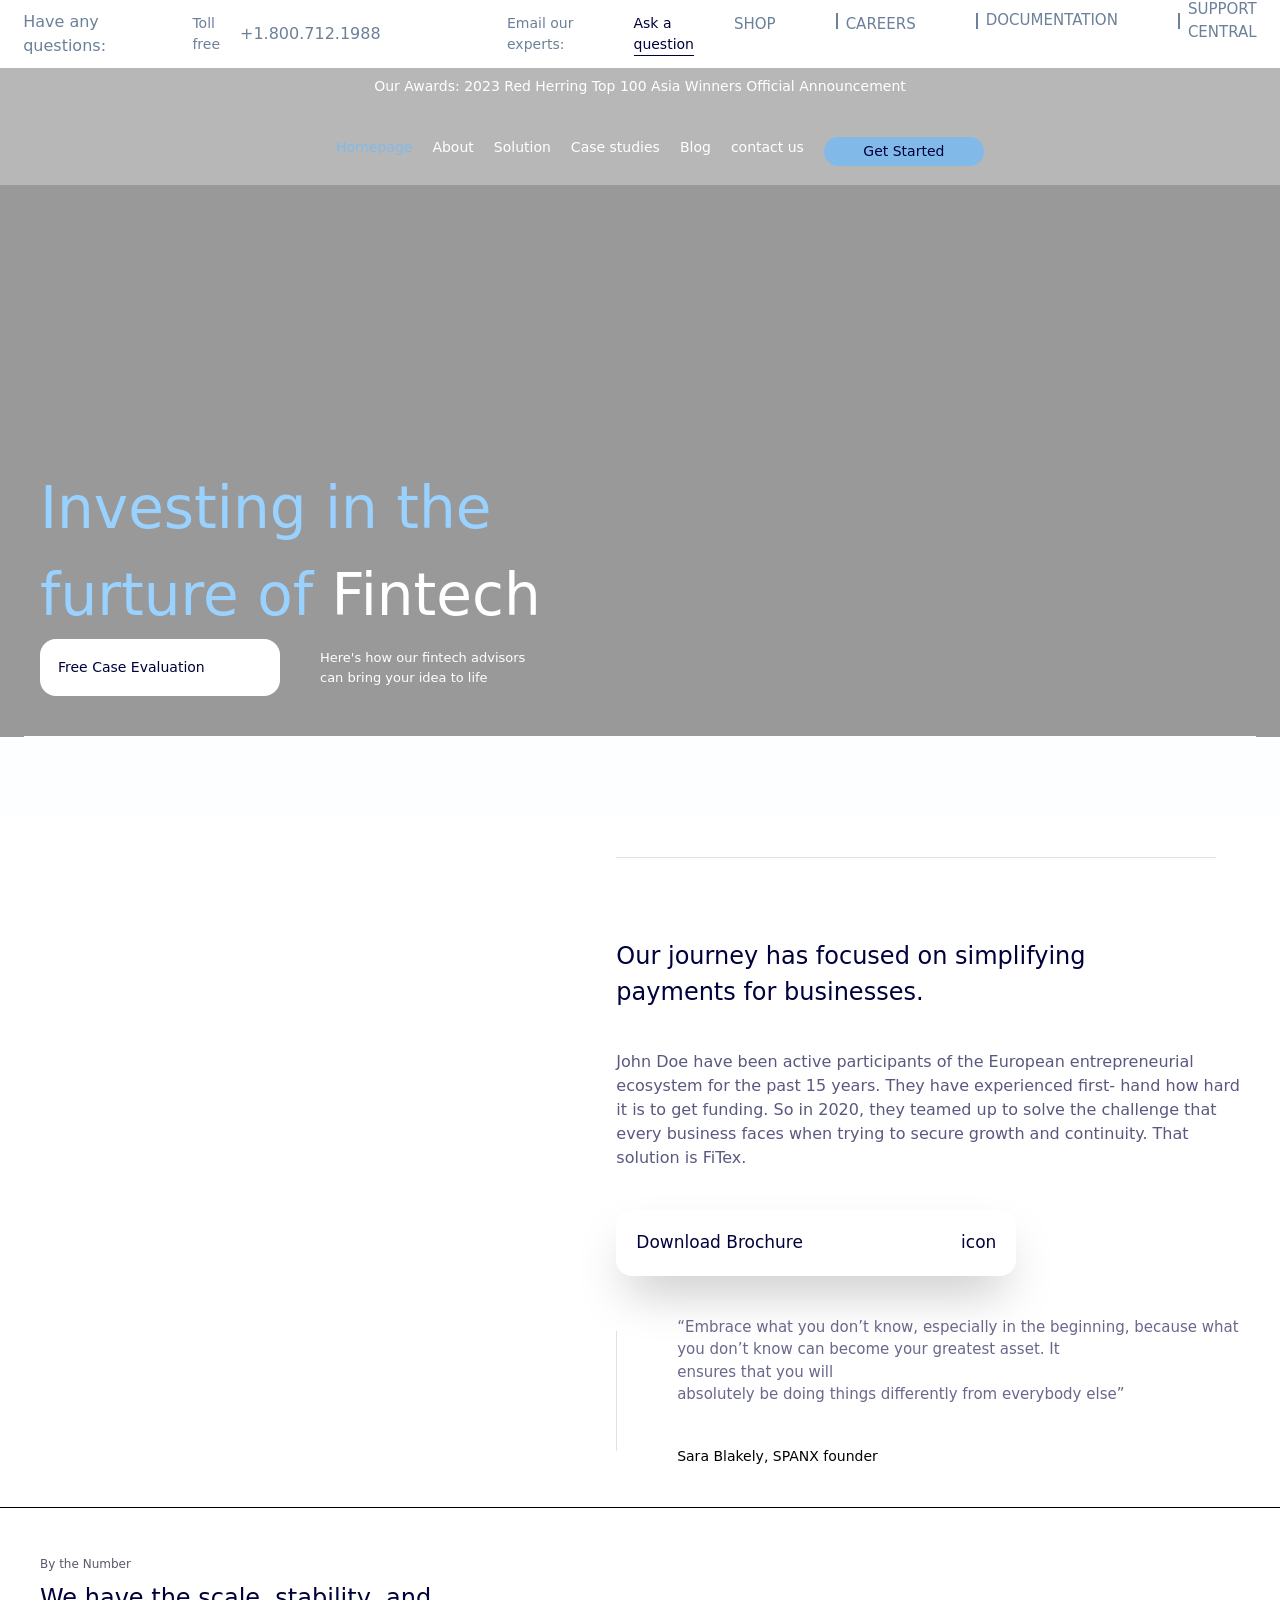
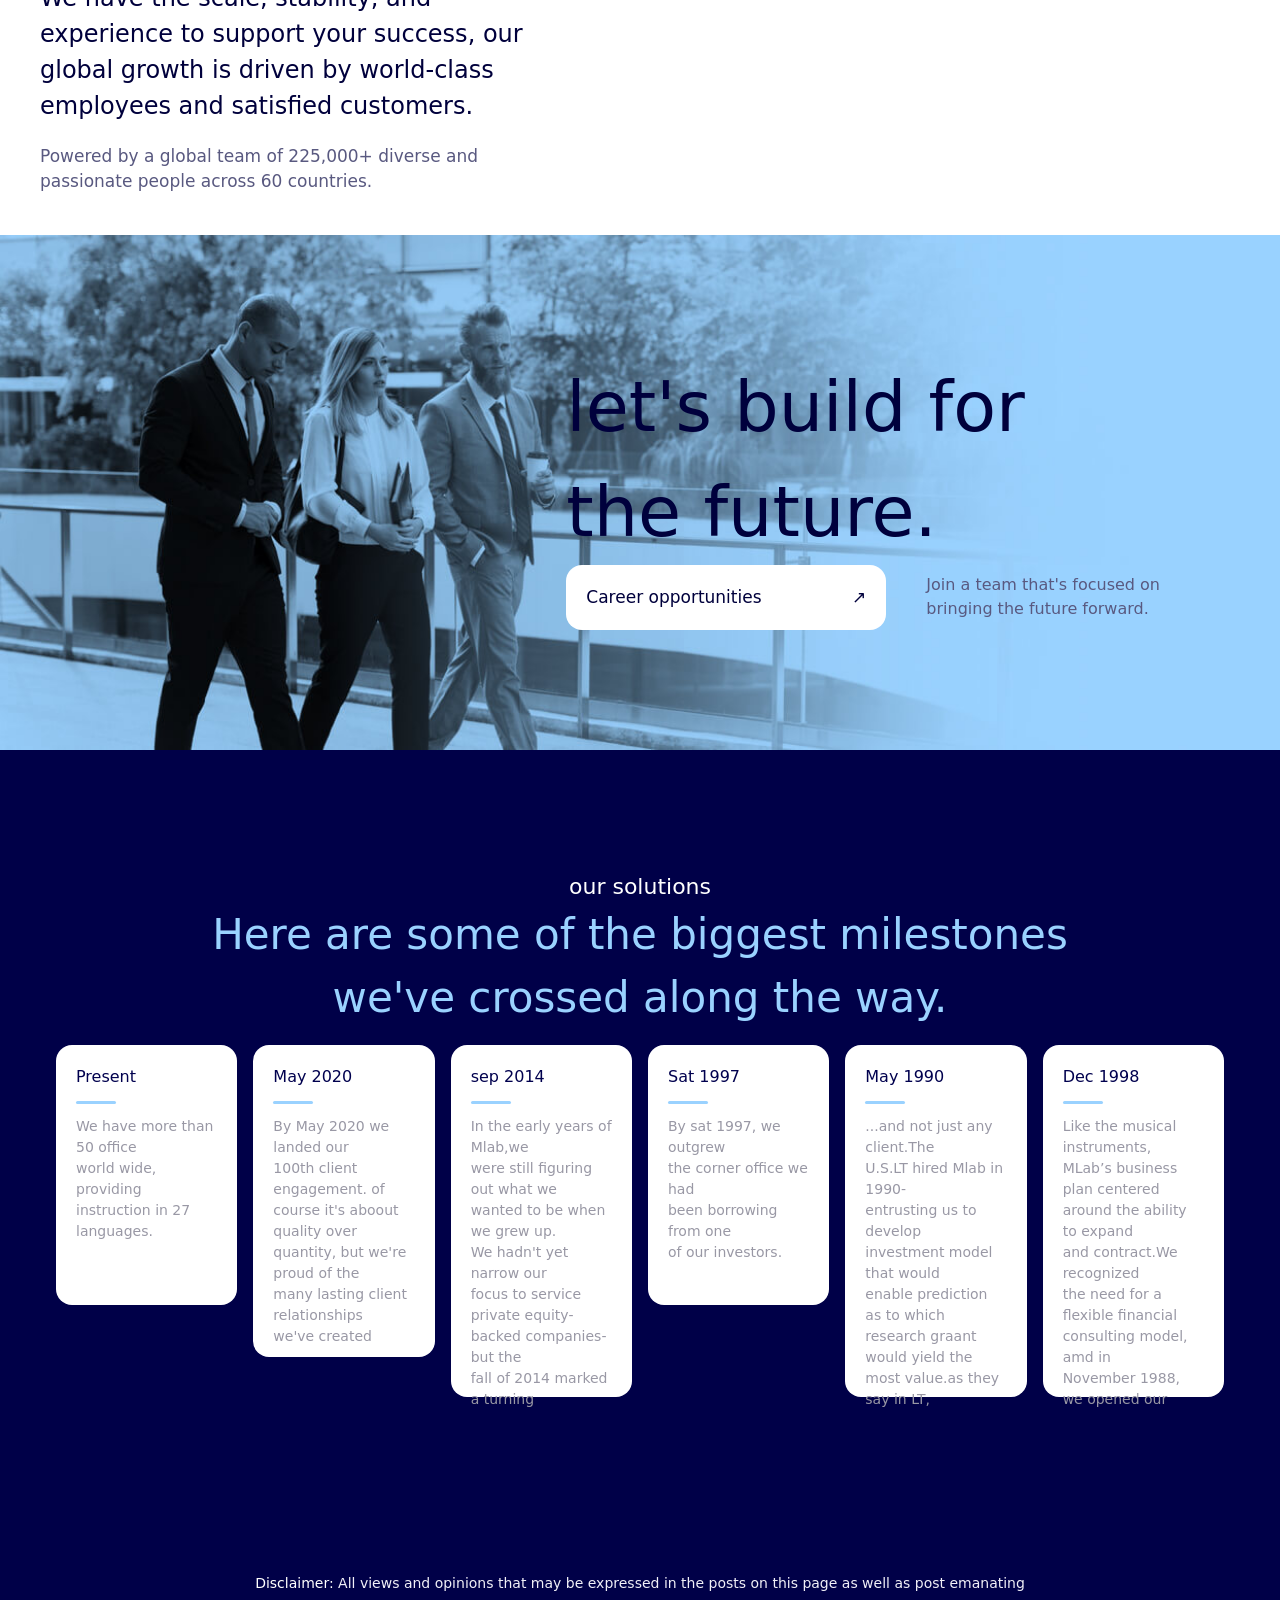
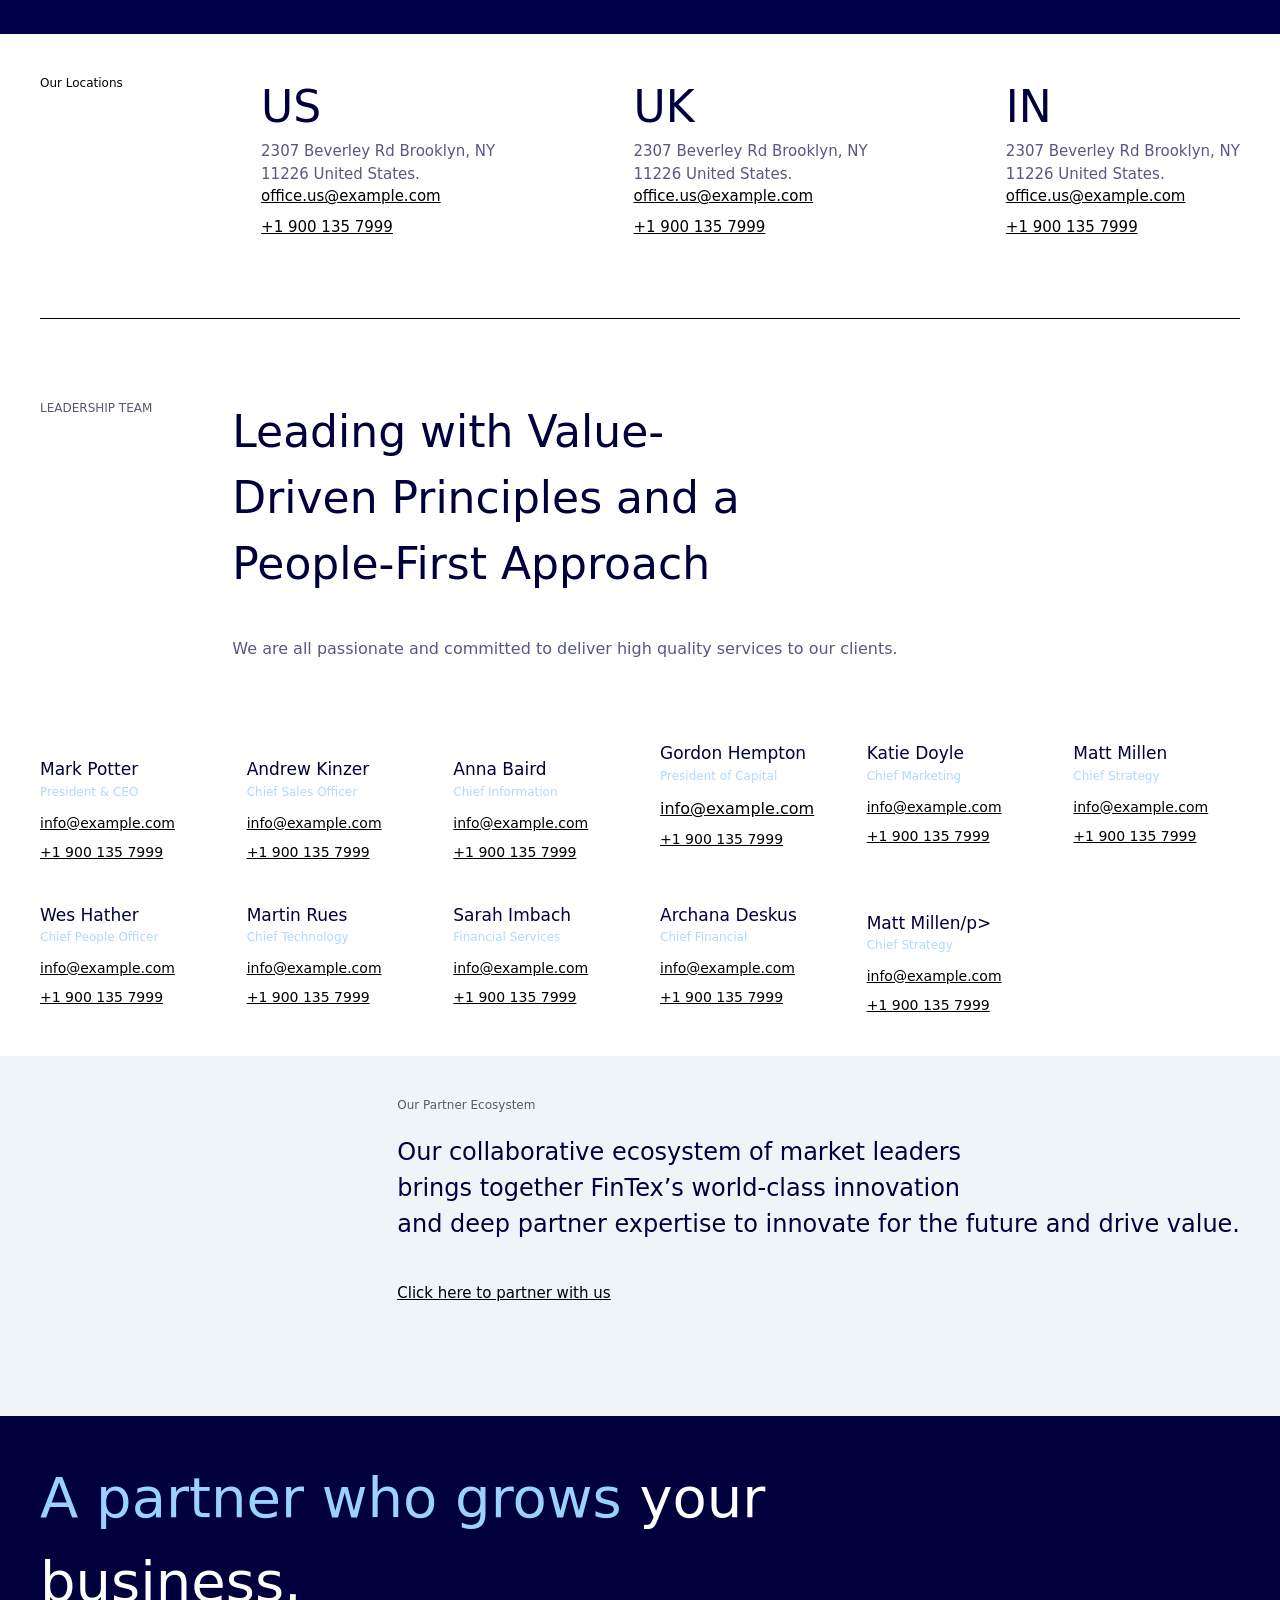
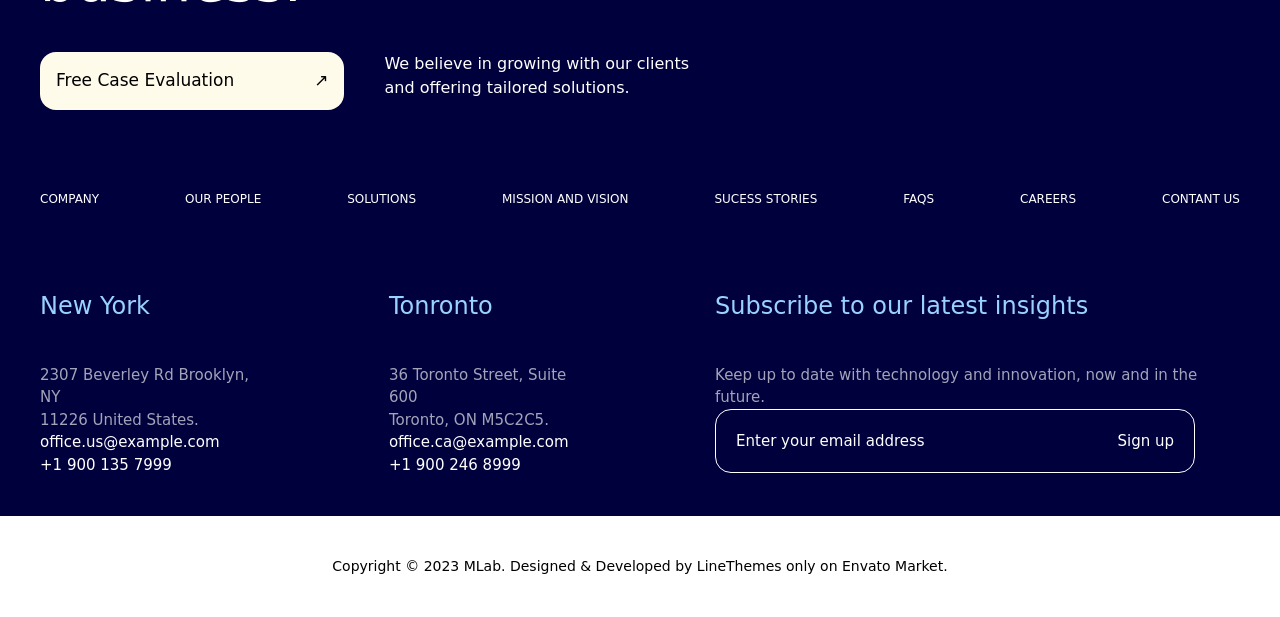
==== commit b722976d: "Add new images and update page layouts" ====
--- a/about.html
+++ b/about.html
@@ -49,121 +49,112 @@
         <!--top-->
         
         <!-- nav -->
-        <div class="bg-[#14154b]">
-            <div class="bg-white/30 backdrop-blur-md p-2">
-                <p class=" text-center text-white text-[14px] md:hidden lg:block">Our Awards: 2023 Red Herring Top 100 Asia Winners Official Announcement</p>
-                <div class="flex justify-around items-center text-[14px]">
-                    <div class="flex items-center gap-3 text-white">
-                        <img src="/image/logo@2x.png" alt="" class="w-40">
-                        <!-- <p class="">Financial <br>And Technolgy <br>Consulting</p> -->
-                    </div>
-                    <div class="flex gap-5 text-white text-[14px] top-10 md:hidden lg:block lg:flex relative">
-                        <div class="group relative flex justify-center">
-                            <a href="/index.html" class="text-[#81bae8] h-20 flex">Homepage <i class="fa-solid fa-angle-down"></i></a>
-                            <div class="hidden group-hover:block absolute top-15">
-                                <div class="flex flex-col gap-5 bg-white text-center p-2 rounded-2xl text-[#00003c] w-40">
-                                    <div class="hover:bg-red-600 hover:w-full p-2"><a href="#">Homepage 1</a></div>
-                                    <div><a href="#">Homepage 2</a></div>
-                                    <div><a href="#">Homepage 3</a></div>
+        <div class="bg-[url('/image/modern.jpg')] bg-contain bg-no-repeat bg-cover">
+            <div class="inset-0 bg-black/40">
+                <div class="bg-white/30 backdrop-blur-md p-2">
+                    <p class=" text-center text-white text-[14px] md:hidden lg:block">Our Awards: 2023 Red Herring Top 100 Asia Winners Official Announcement</p>
+                    <div class="flex justify-around items-center text-[14px]">
+                        <div class="flex items-center gap-3 text-white">
+                            <img src="/image/logo@2x.png" alt="" class="w-40">
+                            <!-- <p class="">Financial <br>And Technolgy <br>Consulting</p> -->
+                        </div>
+                        <div class="flex gap-5 text-white text-[14px] top-10 md:hidden lg:block lg:flex relative">
+                            <div class="group relative flex justify-center">
+                                <a href="/index.html" class="text-[#81bae8] h-20 flex">Homepage <i class="fa-solid fa-angle-down"></i></a>
+                                <div class="hidden group-hover:block absolute top-15">
+                                    <div class="flex flex-col gap-5 bg-white text-center p-2 rounded-2xl text-[#00003c] w-40">
+                                        <div class="hover:bg-red-600 hover:w-full p-2"><a href="#">Homepage 1</a></div>
+                                        <div><a href="#">Homepage 2</a></div>
+                                        <div><a href="#">Homepage 3</a></div>
+                                    </div>
                                 </div>
                             </div>
-                        </div>
-                        <div class=" group relative flex justify-center">
-                            <a href="/about.html" class="hover:text-[#81bae8]">About <i class="fa-solid fa-angle-down"></i></a>
-                            <div class="hidden group-hover:block absolute top-15">
-                                <div class="flex flex-col gap-5 bg-white p-5 rounded-2xl text-[#00003c] w-50">
-                                    <div><a href="/about.html">Company</a></div>
-                                    <div><a href="#">Our people</a></div>
-                                    <div><a href="#">Mission and vision</a></div>
-                                    <div><a href="#">Solutions</a></div>
-                                    <div><a href="#">News and Events</a></div>
-                                    <div><a href="#">FAQs</a></div>
-                                    <div><a href="#">Career</a></div>
+                            <div class=" group relative flex justify-center">
+                                <a href="/about.html" class="hover:text-[#81bae8]">About <i class="fa-solid fa-angle-down"></i></a>
+                                <div class="hidden group-hover:block absolute top-15">
+                                    <div class="flex flex-col gap-5 bg-white p-5 rounded-2xl text-[#00003c] w-50">
+                                        <div><a href="/about.html">Company</a></div>
+                                        <div><a href="#">Our people</a></div>
+                                        <div><a href="#">Mission and vision</a></div>
+                                        <div><a href="#">Solutions</a></div>
+                                        <div><a href="#">News and Events</a></div>
+                                        <div><a href="#">FAQs</a></div>
+                                        <div><a href="#">Career</a></div>
+                                    </div>
                                 </div>
                             </div>
-                        </div>
-                        <div class="group relative flex justify-center">
-                            <a href="#" class="hover:text-[#81bae8]">Solution<span><i class="fa-solid fa-angle-down"></i></span></a>
-                            <div class="hidden group-hover:block absolute top-15">
-                                <div class="flex justify-around bg-white p-5 rounded-2xl text-[#00003c] w-120">
-                                    <div>
-                                        <p class="text-[9px] mb-5">USE CASES</p>
-                                        <div class="flex flex-col gap-3">
-                                            <div><a href="#"><img src=""alt=""> <span>Bank Credit Collection</span></a></div>
-                                            <div><a href="#">Invoicing & Billing Platform</a></div>
-                                            <div><a href="#">Online Platform for SME</a></div>
-                                            <div><a href="#">Stock Trading Signals</a></div>
-                                            <div><a href="#">Team Extension for eWallet</a></div>
-                                            <div><a href="#">Wealth Management</a></div>
+                            <div class="group relative flex justify-center">
+                                <a href="#" class="hover:text-[#81bae8]">Solution<span><i class="fa-solid fa-angle-down"></i></span></a>
+                                <div class="hidden group-hover:block absolute top-15">
+                                    <div class="flex justify-around bg-white p-5 rounded-2xl text-[#00003c] w-120">
+                                        <div>
+                                            <p class="text-[9px] mb-5">USE CASES</p>
+                                            <div class="flex flex-col gap-3">
+                                                <div><a href="#"><img src=""alt=""> <span>Bank Credit Collection</span></a></div>
+                                                <div><a href="#">Invoicing & Billing Platform</a></div>
+                                                <div><a href="#">Online Platform for SME</a></div>
+                                                <div><a href="#">Stock Trading Signals</a></div>
+                                                <div><a href="#">Team Extension for eWallet</a></div>
+                                                <div><a href="#">Wealth Management</a></div>
+                                            </div>
                                         </div>
-                                    </div>
-                                    <div class="bg-gray-500 h-60 w-[1px]"></div>
-                                    <div>
-                                        <p class="text-[9px] mb-5">FOR INDUSTRIES</p>
-                                        <div class="flex flex-col gap-3"">
-                                            <div><a href="#"><img src="" alt=""> <span>Banking and Finance</span></a></div>
-                                            <div><a href="#">Healthcare & Life Sciences</a></div>
-                                            <div><a href="#">Technology & Software</a></div>
-                                            <div><a href="#">Transportation & Logistics</a></div>
-                                            <div><a href="#">Ecommerce and Retail</a></div>
-                                            <div><a href="#">Education and Training</a></div>
+                                        <div class="bg-gray-500 h-60 w-[1px]"></div>
+                                        <div>
+                                            <p class="text-[9px] mb-5">FOR INDUSTRIES</p>
+                                            <div class="flex flex-col gap-3"">
+                                                <div><a href="#"><img src="" alt=""> <span>Banking and Finance</span></a></div>
+                                                <div><a href="#">Healthcare & Life Sciences</a></div>
+                                                <div><a href="#">Technology & Software</a></div>
+                                                <div><a href="#">Transportation & Logistics</a></div>
+                                                <div><a href="#">Ecommerce and Retail</a></div>
+                                                <div><a href="#">Education and Training</a></div>
+                                            </div>
                                         </div>
                                     </div>
                                 </div>
                             </div>
-                        </div>
-                        <div class="group relative flex justify-center">
-                            <a href="/case.html" class="hover:text-[#81bae8]">Case studies<span><i class="fa-solid fa-angle-down"></i></span></a>
-                            <div class="hidden group-hover:block absolute top-15">
-                                <div class="flex flex-col gap-5 bg-white p-5 rounded-2xl text-[#00003c] w-50">
-                                    <div><a href="/case.html">Case Studies Style 1</a></div>
-                                    <div><a href="#">Case Studies Style 2</a></div>
-                                    <div><a href="#">Case Studies Style 3</a></div>
+                            <div class="group relative flex justify-center">
+                                <a href="/case.html" class="hover:text-[#81bae8]">Case studies<span><i class="fa-solid fa-angle-down"></i></span></a>
+                                <div class="hidden group-hover:block absolute top-15">
+                                    <div class="flex flex-col gap-5 bg-white p-5 rounded-2xl text-[#00003c] w-50">
+                                        <div><a href="/case.html">Case Studies Style 1</a></div>
+                                        <div><a href="#">Case Studies Style 2</a></div>
+                                        <div><a href="#">Case Studies Style 3</a></div>
+                                    </div>
                                 </div>
                             </div>
-                        </div>
-                        <div class="hover:text-[#81bae8]">
-                            <a href="/blog.html">Blog<span></span></a>
-                        </div>
-                        <div class="hover:text-[#81bae8]">
-                            <a href="/contact.html">contact us<span></span></a>
-                        </div>
-                        <div>
-                            <button type="button" class="bg-[#81bae8] text-[14px] text-[#00003c] rounded-2xl p-1 w-[10rem] hover:bg-red-600 hover:text-white">Get Started</button>
-                        </div>
-                    </div>
+                            <div class="hover:text-[#81bae8]">
+                                <a href="/blog.html">Blog<span></span></a>
+                            </div>
+                            <div class="hover:text-[#81bae8]">
+                                <a href="/contact.html">contact us<span></span></a>
+                            </div>
+                            <div>
+                                <button type="button" class="bg-[#81bae8] text-[14px] text-[#00003c] rounded-2xl p-1 w-[10rem] hover:bg-red-600 hover:text-white">Get Started</button>
+                            </div>
+                        </div>
+                        <div class="flex gap-10 items-center">
+                            <i class="fa-brands fa-facebook"></i>
+                            <i class="fa-brands fa-twitter"></i>
+                            <i class="fa-brands fa-linkedin"></i>
+                            <i class="fa-solid fa-cart-arrow-down"></i>
+                            <div class="flex gap-4 md:block lg:hidden">
+                                <img src="kl" alt="gn">
+                                <button type="button" class="bg-white p-2 rounded-2xl">MENU</button>
+                            </div>
+                        </div>
+                    </div>
+                </div>
+                <!-- nav -->
+                <!-- Investing -->
+                <div class="m-10 mt-70">
+                    <h2 class="text-[#9ad2ff] text-[58px]">Investing in the <br class="">furture of <span class="text-white">Fintech</span></h2>
                     <div class="flex gap-10 items-center">
-                        <i class="fa-brands fa-facebook"></i>
-                        <i class="fa-brands fa-twitter"></i>
-                        <i class="fa-brands fa-linkedin"></i>
-                        <i class="fa-solid fa-cart-arrow-down"></i>
-                        <div class="flex gap-4 md:block lg:hidden">
-                            <img src="kl" alt="gn">
-                            <button type="button" class="bg-white p-2 rounded-2xl">MENU</button> 
-                        </div>
-                    </div>
-                </div>
-            </div>
-            <!-- we deliver  -->
-            <div>
-                <div class="p-10 mt-30">
-                    <div class="">
-                        <h1 class="text-[70px] font-medium text-[#9ad2ff] md:text-[50px] lg:text-[70px]">We deliver expertise <br>you can trust</h1>
-                        <div class="flex justify-between">
-                            <div>
-                                <img src="" alt="">
-                                <p class="text-[16px] text-white">Tung phan son</p>
-                                <p class="text-[13.6px] text-[#ffffffa8]">CEO & Co-founder linethemes</p>
-                            </div>
-                            <div class="flex flex-col text-center gap-3">
-                                <div class="w-60 bg-white h-[1px]"></div>
-                                <p class="text-white">Click here to view video</p>
-                                <video src="" controls class="rounded-2xl w-50 text-center"></video>
-                            </div>
-                        </div>
-                    </div>
-                    
-                </div>
+                        <button type="button" class="bg-white hover:bg-[#81bae8] text-[#00003c] text-[14px] flex justify-between p-4.5 text-center rounded-2xl w-[15rem]">Free Case Evaluation <span><i class="fa-solid fa-upload"></i></span></button>
+                        <p class="text-white text-[13px]">Here's how our fintech advisors <br>can bring your idea to life</p>
+                    </div>
+                </div><hr class="ml-6 mr-6 mt-6 text-white">
+                <!-- Investing -->
             </div>
             <!-- we deliver  -->
         </div>
@@ -199,7 +190,7 @@
         <!-- our journey  -->
         <div class="flex justify-between p-10">
             <div>
-                <img src="/image/img6.jpg" alt="" class="rounded-2xl md:h-80 md:w-90 lg:h-full">
+                <img src="/image/img6.jpg" alt="" class="rounded-2xl md:h-80 lg:h-full ">
             </div>
             <div class="">
                 <div class="w-150 bg-[#e0e0e7] h-[1px] mb-20"></div>
@@ -214,13 +205,13 @@
                     </div>
                 </div>
             </div>
-        </div><hr>
+        </div><hr class="h-[1px]">
         <!-- our journey  -->
-        <div class="flex justify-between p-10">
+        <div class="flex p-10">
             <div>
                 <p class="text-[12px] text-[#5E566A] leading-[2rem]">By the Number</p>
-                <p class="text-[24px] text-[#00003C]">We have the scale, <br class="md:block lg:hidden">stability, and <br class="md:hidden lg:block">experience <br class="md:block lg:hidden">to support your success,<br class="md:block lg:hidden"> our <br class="md:hidden lg:block">global growth is <br class="md:block lg:block">driven by world-class <br>employees and satisfied customers.</p>
-                <p class="text-[17px] text-[#595980] mt-5">Powered by a global team of <br class="md:block lg:hidden">225,000+ diverse and <br class="md:hidden lg:hidden">passionate <br class="md:block lg:hidden">people across 60 countries.</p>
+                <p class="text-[24px] text-[#00003C]">We have the scale, <br class="md:block lg:hidden">stability, and <br class="md:hidden lg:block">experience <br class="md:block lg:hidden">to support your success,<br class="md:block lg:hidden"> our <br class="md:hidden lg:block">global growth is <br class="md:block lg:hidden">driven by world-class <br>employees and satisfied customers.</p>
+                <p class="text-[17px] text-[#595980] mt-5">Powered by a global team of <br class="md:block lg:hidden">225,000+ diverse and <br class="md:hidden lg:block">passionate <br class="md:block lg:hidden">people across 60 countries.</p>
             </div>
             <!-- <div>
                 <div class="flex justify-between">
@@ -251,8 +242,8 @@
         </div>
         <!-- our journey  -->
         <!-- let build  -->
-        <div class="bg-[#99d2ff] p-10 h-150 md:h-90 lg:h-150">
-            <div class="float-end">
+        <div class="bg-[url('/image/bg12.jpg')] bg-no-repeat bg-cover">
+            <div class="p-10 flex justify-end">
                 <div class="flex flex-col m-20">
                     <h2 class="text-[70px] text-[#00003c] md:text-[50px] lg:text-[70px]">let's build for <br class="md:hidden lg:block">the <br class="md:block lg:hidden">future.</h2>
                     <div class="flex items-center gap-10">
@@ -271,8 +262,8 @@
                     <h2 class="text-[#9ad2ff] text-[42px] md:text-[30px] lg:text-[42px]">Here are some of the biggest <br class="md:block lg:hidden">milestones <br class="md:hidden lg:block">we've crossed along the <br class="md:block lg:hidden">way.</h2>
                 </div>
                 <div>
-                    <div class="grid mt-20 md:grid md:grid-cols-3 lg:grid-cols-3">
-                        <div class="bg-white h-65 w-60 rounded-2xl">
+                    <div class="flex  snap-x overflow-x-auto scroll-smooth gap-4 p-4 ">
+                        <div class="bg-white h-65 w-60 rounded-2xl snap-center  ">
                             <img src="/image/h1.jpg" alt="" class="rounded-2xl">
                             <div class="p-5">
                                 <p class="text-[#00004e] text-[16px]">Present</p>
@@ -280,7 +271,7 @@
                                 <div class="text-[#9998a5] text-[14px] mt-3">We have more than 50 office <br>world wide, providing <br>instruction in 27 languages.</div>
                             </div>
                         </div>
-                        <div class="bg-white h-78 w-60 rounded-2xl">
+                        <div class="bg-white h-78 w-60 rounded-2xl snap-center">
                             <img src="/image/h2.jpg" alt="" class="rounded-2xl">
                             <div class="p-5">
                                 <p class="text-[#00004e] text-[16px]">May 2020</p>
@@ -288,7 +279,7 @@
                                 <div class="text-[#9998a5] text-[14px] mt-3">By May 2020 we landed our <br>100th client engagement. of <br>course it's aboout quality over <br>quantity, but we're proud of the <br>many lasting client relationships <br>we've created</div>
                             </div>
                         </div>
-                        <div class="bg-white h-88 w-60 rounded-2xl">
+                        <div class="bg-white h-88 w-60 rounded-2xl snap-center">
                             <img src="/image/h3.jpg" alt="" class="rounded-2xl">
                             <div class="p-5">
                                 <p class="text-[#00004e] text-[16px]">sep 2014</p>
@@ -296,7 +287,7 @@
                                 <div class="text-[#9998a5] text-[14px] mt-3">In the early years of Mlab,we <br>were still figuring out what we <br>wanted to be when we grew up. <br>We hadn't yet narrow our <br> focus to service private equity- <br>backed companies-but the <br>fall of 2014 marked a turning <br>point</div>
                             </div>
                         </div>
-                        <div class="bg-white h-65 w-60 rounded-2xl">
+                        <div class="bg-white h-65 w-60 rounded-2xl snap-center">
                             <img src="/image/h4.jpg" alt="" class="rounded-2xl">
                             <div class="p-5">
                                 <p class="text-[#00004e] text-[16px]">Sat 1997</p>
@@ -304,7 +295,7 @@
                                 <div class="text-[#9998a5] text-[14px] mt-3">By sat 1997, we outgrew <br>the corner office we had <br>been borrowing from one <br>of our investors.</div>
                             </div>
                         </div>
-                        <div class="bg-white h-88 w-60 rounded-2xl">
+                        <div class="bg-white h-88 w-60 rounded-2xl snap-center">
                             <img src="/image/h6.jpg" alt="" class="rounded-2xl">
                             <div class="p-5">
                                 <p class="text-[#00004e] text-[16px]">May 1990</p>
@@ -312,7 +303,7 @@
                                 <div class="text-[#9998a5] text-[14px] mt-3">...and not just any client.The <br>U.S.LT hired Mlab in 1990- <br>entrusting us to develop <br>investment model that would <br>enable prediction as to which <br>research graant would yield the <br>most value.as they say in LT, <br>anchors aweigh!</div>
                             </div>
                         </div>
-                        <div class="bg-white h-88 w-60 rounded-2xl">
+                        <div class="bg-white h-88 w-60 rounded-2xl snap-center">
                             <img src="/image/h6.jpg" alt="" class="rounded-2xl">
                             <div class="p-5">
                                 <p class="text-[#00004e] text-[16px]">Dec 1998</p>
--- a/src/output.css
+++ b/src/output.css
@@ -0,0 +1,2274 @@
+/*! tailwindcss v4.2.2 | MIT License | https://tailwindcss.com */
+@layer properties;
+@layer theme, base, components, utilities;
+@layer theme {
+  :root, :host {
+    --font-sans: ui-sans-serif, system-ui, sans-serif, "Apple Color Emoji",
+      "Segoe UI Emoji", "Segoe UI Symbol", "Noto Color Emoji";
+    --font-mono: ui-monospace, SFMono-Regular, Menlo, Monaco, Consolas, "Liberation Mono",
+      "Courier New", monospace;
+    --color-red-50: oklch(97.1% 0.013 17.38);
+    --color-red-400: oklch(70.4% 0.191 22.216);
+    --color-red-500: oklch(63.7% 0.237 25.331);
+    --color-red-600: oklch(57.7% 0.245 27.325);
+    --color-red-700: oklch(50.5% 0.213 27.518);
+    --color-amber-50: oklch(98.7% 0.022 95.277);
+    --color-blue-400: oklch(70.7% 0.165 254.624);
+    --color-blue-600: oklch(54.6% 0.245 262.881);
+    --color-purple-500: oklch(62.7% 0.265 303.9);
+    --color-purple-600: oklch(55.8% 0.288 302.321);
+    --color-purple-900: oklch(38.1% 0.176 304.987);
+    --color-slate-100: oklch(96.8% 0.007 247.896);
+    --color-gray-200: oklch(92.8% 0.006 264.531);
+    --color-gray-300: oklch(87.2% 0.01 258.338);
+    --color-gray-400: oklch(70.7% 0.022 261.325);
+    --color-gray-500: oklch(55.1% 0.027 264.364);
+    --color-black: #000;
+    --color-white: #fff;
+    --spacing: 0.25rem;
+    --text-xl: 1.25rem;
+    --text-xl--line-height: calc(1.75 / 1.25);
+    --text-2xl: 1.5rem;
+    --text-2xl--line-height: calc(2 / 1.5);
+    --text-4xl: 2.25rem;
+    --text-4xl--line-height: calc(2.5 / 2.25);
+    --font-weight-medium: 500;
+    --font-weight-semibold: 600;
+    --font-weight-bold: 700;
+    --font-weight-extrabold: 800;
+    --radius-lg: 0.5rem;
+    --radius-xl: 0.75rem;
+    --radius-2xl: 1rem;
+    --radius-3xl: 1.5rem;
+    --blur-md: 12px;
+    --default-transition-duration: 150ms;
+    --default-transition-timing-function: cubic-bezier(0.4, 0, 0.2, 1);
+    --default-font-family: var(--font-sans);
+    --default-mono-font-family: var(--font-mono);
+  }
+}
+@layer base {
+  *, ::after, ::before, ::backdrop, ::file-selector-button {
+    box-sizing: border-box;
+    margin: 0;
+    padding: 0;
+    border: 0 solid;
+  }
+  html, :host {
+    line-height: 1.5;
+    -webkit-text-size-adjust: 100%;
+    tab-size: 4;
+    font-family: var(--default-font-family, ui-sans-serif, system-ui, sans-serif, "Apple Color Emoji", "Segoe UI Emoji", "Segoe UI Symbol", "Noto Color Emoji");
+    font-feature-settings: var(--default-font-feature-settings, normal);
+    font-variation-settings: var(--default-font-variation-settings, normal);
+    -webkit-tap-highlight-color: transparent;
+  }
+  hr {
+    height: 0;
+    color: inherit;
+    border-top-width: 1px;
+  }
+  abbr:where([title]) {
+    -webkit-text-decoration: underline dotted;
+    text-decoration: underline dotted;
+  }
+  h1, h2, h3, h4, h5, h6 {
+    font-size: inherit;
+    font-weight: inherit;
+  }
+  a {
+    color: inherit;
+    -webkit-text-decoration: inherit;
+    text-decoration: inherit;
+  }
+  b, strong {
+    font-weight: bolder;
+  }
+  code, kbd, samp, pre {
+    font-family: var(--default-mono-font-family, ui-monospace, SFMono-Regular, Menlo, Monaco, Consolas, "Liberation Mono", "Courier New", monospace);
+    font-feature-settings: var(--default-mono-font-feature-settings, normal);
+    font-variation-settings: var(--default-mono-font-variation-settings, normal);
+    font-size: 1em;
+  }
+  small {
+    font-size: 80%;
+  }
+  sub, sup {
+    font-size: 75%;
+    line-height: 0;
+    position: relative;
+    vertical-align: baseline;
+  }
+  sub {
+    bottom: -0.25em;
+  }
+  sup {
+    top: -0.5em;
+  }
+  table {
+    text-indent: 0;
+    border-color: inherit;
+    border-collapse: collapse;
+  }
+  :-moz-focusring {
+    outline: auto;
+  }
+  progress {
+    vertical-align: baseline;
+  }
+  summary {
+    display: list-item;
+  }
+  ol, ul, menu {
+    list-style: none;
+  }
+  img, svg, video, canvas, audio, iframe, embed, object {
+    display: block;
+    vertical-align: middle;
+  }
+  img, video {
+    max-width: 100%;
+    height: auto;
+  }
+  button, input, select, optgroup, textarea, ::file-selector-button {
+    font: inherit;
+    font-feature-settings: inherit;
+    font-variation-settings: inherit;
+    letter-spacing: inherit;
+    color: inherit;
+    border-radius: 0;
+    background-color: transparent;
+    opacity: 1;
+  }
+  :where(select:is([multiple], [size])) optgroup {
+    font-weight: bolder;
+  }
+  :where(select:is([multiple], [size])) optgroup option {
+    padding-inline-start: 20px;
+  }
+  ::file-selector-button {
+    margin-inline-end: 4px;
+  }
+  ::placeholder {
+    opacity: 1;
+  }
+  @supports (not (-webkit-appearance: -apple-pay-button))  or (contain-intrinsic-size: 1px) {
+    ::placeholder {
+      color: currentcolor;
+      @supports (color: color-mix(in lab, red, red)) {
+        color: color-mix(in oklab, currentcolor 50%, transparent);
+      }
+    }
+  }
+  textarea {
+    resize: vertical;
+  }
+  ::-webkit-search-decoration {
+    -webkit-appearance: none;
+  }
+  ::-webkit-date-and-time-value {
+    min-height: 1lh;
+    text-align: inherit;
+  }
+  ::-webkit-datetime-edit {
+    display: inline-flex;
+  }
+  ::-webkit-datetime-edit-fields-wrapper {
+    padding: 0;
+  }
+  ::-webkit-datetime-edit, ::-webkit-datetime-edit-year-field, ::-webkit-datetime-edit-month-field, ::-webkit-datetime-edit-day-field, ::-webkit-datetime-edit-hour-field, ::-webkit-datetime-edit-minute-field, ::-webkit-datetime-edit-second-field, ::-webkit-datetime-edit-millisecond-field, ::-webkit-datetime-edit-meridiem-field {
+    padding-block: 0;
+  }
+  ::-webkit-calendar-picker-indicator {
+    line-height: 1;
+  }
+  :-moz-ui-invalid {
+    box-shadow: none;
+  }
+  button, input:where([type="button"], [type="reset"], [type="submit"]), ::file-selector-button {
+    appearance: button;
+  }
+  ::-webkit-inner-spin-button, ::-webkit-outer-spin-button {
+    height: auto;
+  }
+  [hidden]:where(:not([hidden="until-found"])) {
+    display: none !important;
+  }
+}
+@layer utilities {
+  .absolute {
+    position: absolute;
+  }
+  .relative {
+    position: relative;
+  }
+  .inset-0 {
+    inset: calc(var(--spacing) * 0);
+  }
+  .top-1 {
+    top: calc(var(--spacing) * 1);
+  }
+  .top-5 {
+    top: calc(var(--spacing) * 5);
+  }
+  .top-6 {
+    top: calc(var(--spacing) * 6);
+  }
+  .top-7 {
+    top: calc(var(--spacing) * 7);
+  }
+  .top-9 {
+    top: calc(var(--spacing) * 9);
+  }
+  .top-10 {
+    top: calc(var(--spacing) * 10);
+  }
+  .top-15 {
+    top: calc(var(--spacing) * 15);
+  }
+  .bottom-0 {
+    bottom: calc(var(--spacing) * 0);
+  }
+  .bottom-1 {
+    bottom: calc(var(--spacing) * 1);
+  }
+  .bottom-2 {
+    bottom: calc(var(--spacing) * 2);
+  }
+  .bottom-5 {
+    bottom: calc(var(--spacing) * 5);
+  }
+  .bottom-10 {
+    bottom: calc(var(--spacing) * 10);
+  }
+  .bottom-30 {
+    bottom: calc(var(--spacing) * 30);
+  }
+  .float-end {
+    float: inline-end;
+  }
+  .float-left {
+    float: left;
+  }
+  .float-right {
+    float: right;
+  }
+  .m-5 {
+    margin: calc(var(--spacing) * 5);
+  }
+  .m-10 {
+    margin: calc(var(--spacing) * 10);
+  }
+  .m-20 {
+    margin: calc(var(--spacing) * 20);
+  }
+  .mt-0 {
+    margin-top: calc(var(--spacing) * 0);
+  }
+  .mt-1 {
+    margin-top: calc(var(--spacing) * 1);
+  }
+  .mt-2 {
+    margin-top: calc(var(--spacing) * 2);
+  }
+  .mt-3 {
+    margin-top: calc(var(--spacing) * 3);
+  }
+  .mt-4 {
+    margin-top: calc(var(--spacing) * 4);
+  }
+  .mt-5 {
+    margin-top: calc(var(--spacing) * 5);
+  }
+  .mt-6 {
+    margin-top: calc(var(--spacing) * 6);
+  }
+  .mt-7 {
+    margin-top: calc(var(--spacing) * 7);
+  }
+  .mt-8 {
+    margin-top: calc(var(--spacing) * 8);
+  }
+  .mt-9 {
+    margin-top: calc(var(--spacing) * 9);
+  }
+  .mt-10 {
+    margin-top: calc(var(--spacing) * 10);
+  }
+  .mt-16 {
+    margin-top: calc(var(--spacing) * 16);
+  }
+  .mt-20 {
+    margin-top: calc(var(--spacing) * 20);
+  }
+  .mt-30 {
+    margin-top: calc(var(--spacing) * 30);
+  }
+  .mt-40 {
+    margin-top: calc(var(--spacing) * 40);
+  }
+  .mt-50 {
+    margin-top: calc(var(--spacing) * 50);
+  }
+  .mt-55 {
+    margin-top: calc(var(--spacing) * 55);
+  }
+  .mt-70 {
+    margin-top: calc(var(--spacing) * 70);
+  }
+  .mt-100 {
+    margin-top: calc(var(--spacing) * 100);
+  }
+  .mt-\[30px\] {
+    margin-top: 30px;
+  }
+  .mr-6 {
+    margin-right: calc(var(--spacing) * 6);
+  }
+  .mr-20 {
+    margin-right: calc(var(--spacing) * 20);
+  }
+  .mb-3 {
+    margin-bottom: calc(var(--spacing) * 3);
+  }
+  .mb-4 {
+    margin-bottom: calc(var(--spacing) * 4);
+  }
+  .mb-5 {
+    margin-bottom: calc(var(--spacing) * 5);
+  }
+  .mb-7 {
+    margin-bottom: calc(var(--spacing) * 7);
+  }
+  .mb-8 {
+    margin-bottom: calc(var(--spacing) * 8);
+  }
+  .mb-10 {
+    margin-bottom: calc(var(--spacing) * 10);
+  }
+  .mb-20 {
+    margin-bottom: calc(var(--spacing) * 20);
+  }
+  .ml-6 {
+    margin-left: calc(var(--spacing) * 6);
+  }
+  .ml-20 {
+    margin-left: calc(var(--spacing) * 20);
+  }
+  .flex {
+    display: flex;
+  }
+  .grid {
+    display: grid;
+  }
+  .hidden {
+    display: none;
+  }
+  .table {
+    display: table;
+  }
+  .h-4 {
+    height: calc(var(--spacing) * 4);
+  }
+  .h-5 {
+    height: calc(var(--spacing) * 5);
+  }
+  .h-20 {
+    height: calc(var(--spacing) * 20);
+  }
+  .h-30 {
+    height: calc(var(--spacing) * 30);
+  }
+  .h-60 {
+    height: calc(var(--spacing) * 60);
+  }
+  .h-64 {
+    height: calc(var(--spacing) * 64);
+  }
+  .h-65 {
+    height: calc(var(--spacing) * 65);
+  }
+  .h-78 {
+    height: calc(var(--spacing) * 78);
+  }
+  .h-80 {
+    height: calc(var(--spacing) * 80);
+  }
+  .h-88 {
+    height: calc(var(--spacing) * 88);
+  }
+  .h-90 {
+    height: calc(var(--spacing) * 90);
+  }
+  .h-120 {
+    height: calc(var(--spacing) * 120);
+  }
+  .h-150 {
+    height: calc(var(--spacing) * 150);
+  }
+  .h-\[1\] {
+    height: 1;
+  }
+  .h-\[1px\] {
+    height: 1px;
+  }
+  .h-\[2\.27px\] {
+    height: 2.27px;
+  }
+  .h-\[3px\] {
+    height: 3px;
+  }
+  .h-\[10\] {
+    height: 10;
+  }
+  .h-\[10px\] {
+    height: 10px;
+  }
+  .h-\[12px\] {
+    height: 12px;
+  }
+  .h-\[15px\] {
+    height: 15px;
+  }
+  .h-\[223\.5px\] {
+    height: 223.5px;
+  }
+  .h-\[229\.27px\] {
+    height: 229.27px;
+  }
+  .h-\[230\.5px\] {
+    height: 230.5px;
+  }
+  .h-\[230px\] {
+    height: 230px;
+  }
+  .h-\[296\.27px\] {
+    height: 296.27px;
+  }
+  .h-\[396\.27px\] {
+    height: 396.27px;
+  }
+  .h-\[400px\] {
+    height: 400px;
+  }
+  .h-\[600px\] {
+    height: 600px;
+  }
+  .h-\[2230\.5px\] {
+    height: 2230.5px;
+  }
+  .h-full {
+    height: 100%;
+  }
+  .min-h-5 {
+    min-height: calc(var(--spacing) * 5);
+  }
+  .min-h-6 {
+    min-height: calc(var(--spacing) * 6);
+  }
+  .min-h-8 {
+    min-height: calc(var(--spacing) * 8);
+  }
+  .min-h-10 {
+    min-height: calc(var(--spacing) * 10);
+  }
+  .w-1 {
+    width: calc(var(--spacing) * 1);
+  }
+  .w-5 {
+    width: calc(var(--spacing) * 5);
+  }
+  .w-10 {
+    width: calc(var(--spacing) * 10);
+  }
+  .w-20 {
+    width: calc(var(--spacing) * 20);
+  }
+  .w-24 {
+    width: calc(var(--spacing) * 24);
+  }
+  .w-25 {
+    width: calc(var(--spacing) * 25);
+  }
+  .w-28 {
+    width: calc(var(--spacing) * 28);
+  }
+  .w-30 {
+    width: calc(var(--spacing) * 30);
+  }
+  .w-40 {
+    width: calc(var(--spacing) * 40);
+  }
+  .w-45 {
+    width: calc(var(--spacing) * 45);
+  }
+  .w-48 {
+    width: calc(var(--spacing) * 48);
+  }
+  .w-50 {
+    width: calc(var(--spacing) * 50);
+  }
+  .w-59 {
+    width: calc(var(--spacing) * 59);
+  }
+  .w-60 {
+    width: calc(var(--spacing) * 60);
+  }
+  .w-65 {
+    width: calc(var(--spacing) * 65);
+  }
+  .w-70 {
+    width: calc(var(--spacing) * 70);
+  }
+  .w-80 {
+    width: calc(var(--spacing) * 80);
+  }
+  .w-84 {
+    width: calc(var(--spacing) * 84);
+  }
+  .w-85 {
+    width: calc(var(--spacing) * 85);
+  }
+  .w-86 {
+    width: calc(var(--spacing) * 86);
+  }
+  .w-90 {
+    width: calc(var(--spacing) * 90);
+  }
+  .w-100 {
+    width: calc(var(--spacing) * 100);
+  }
+  .w-120 {
+    width: calc(var(--spacing) * 120);
+  }
+  .w-130 {
+    width: calc(var(--spacing) * 130);
+  }
+  .w-140 {
+    width: calc(var(--spacing) * 140);
+  }
+  .w-150 {
+    width: calc(var(--spacing) * 150);
+  }
+  .w-300 {
+    width: calc(var(--spacing) * 300);
+  }
+  .w-\[0\.8px\] {
+    width: 0.8px;
+  }
+  .w-\[1px\] {
+    width: 1px;
+  }
+  .w-\[2px\] {
+    width: 2px;
+  }
+  .w-\[10rem\] {
+    width: 10rem;
+  }
+  .w-\[13\.5px\] {
+    width: 13.5px;
+  }
+  .w-\[15rem\] {
+    width: 15rem;
+  }
+  .w-\[25rem\] {
+    width: 25rem;
+  }
+  .w-\[123\.5px\] {
+    width: 123.5px;
+  }
+  .w-\[183\.5px\] {
+    width: 183.5px;
+  }
+  .w-\[186\.2px\] {
+    width: 186.2px;
+  }
+  .w-\[186\.5px\] {
+    width: 186.5px;
+  }
+  .w-\[186\.27px\] {
+    width: 186.27px;
+  }
+  .w-\[223\.5\] {
+    width: 223.5;
+  }
+  .w-\[223\.5px\] {
+    width: 223.5px;
+  }
+  .w-\[223\.27px\] {
+    width: 223.27px;
+  }
+  .w-\[223\] {
+    width: 223;
+  }
+  .w-\[226\.27px\] {
+    width: 226.27px;
+  }
+  .w-\[229\.5px\] {
+    width: 229.5px;
+  }
+  .w-\[229\.27px\] {
+    width: 229.27px;
+  }
+  .w-\[286\.27px\] {
+    width: 286.27px;
+  }
+  .w-\[2236\.27px\] {
+    width: 2236.27px;
+  }
+  .w-full {
+    width: 100%;
+  }
+  .w-min {
+    width: min-content;
+  }
+  .min-w-28 {
+    min-width: calc(var(--spacing) * 28);
+  }
+  .min-w-30 {
+    min-width: calc(var(--spacing) * 30);
+  }
+  .min-w-\[172\.79px\] {
+    min-width: 172.79px;
+  }
+  .min-w-\[172\.px\] {
+    min-width: 172.px;
+  }
+  .min-w-\[300\] {
+    min-width: 300;
+  }
+  .min-w-\[300px\] {
+    min-width: 300px;
+  }
+  .border-collapse {
+    border-collapse: collapse;
+  }
+  .resize {
+    resize: both;
+  }
+  .snap-x {
+    scroll-snap-type: x var(--tw-scroll-snap-strictness);
+  }
+  .snap-y {
+    scroll-snap-type: y var(--tw-scroll-snap-strictness);
+  }
+  .snap-center {
+    scroll-snap-align: center;
+  }
+  .grid-cols-2 {
+    grid-template-columns: repeat(2, minmax(0, 1fr));
+  }
+  .grid-cols-3 {
+    grid-template-columns: repeat(3, minmax(0, 1fr));
+  }
+  .grid-cols-6 {
+    grid-template-columns: repeat(6, minmax(0, 1fr));
+  }
+  .flex-col {
+    flex-direction: column;
+  }
+  .items-center {
+    align-items: center;
+  }
+  .items-end {
+    align-items: flex-end;
+  }
+  .justify-around {
+    justify-content: space-around;
+  }
+  .justify-between {
+    justify-content: space-between;
+  }
+  .justify-center {
+    justify-content: center;
+  }
+  .justify-end {
+    justify-content: flex-end;
+  }
+  .gap-1 {
+    gap: calc(var(--spacing) * 1);
+  }
+  .gap-2 {
+    gap: calc(var(--spacing) * 2);
+  }
+  .gap-3 {
+    gap: calc(var(--spacing) * 3);
+  }
+  .gap-4 {
+    gap: calc(var(--spacing) * 4);
+  }
+  .gap-5 {
+    gap: calc(var(--spacing) * 5);
+  }
+  .gap-7 {
+    gap: calc(var(--spacing) * 7);
+  }
+  .gap-10 {
+    gap: calc(var(--spacing) * 10);
+  }
+  .gap-14 {
+    gap: calc(var(--spacing) * 14);
+  }
+  .gap-15 {
+    gap: calc(var(--spacing) * 15);
+  }
+  .gap-20 {
+    gap: calc(var(--spacing) * 20);
+  }
+  .gap-25 {
+    gap: calc(var(--spacing) * 25);
+  }
+  .gap-30 {
+    gap: calc(var(--spacing) * 30);
+  }
+  .gap-40 {
+    gap: calc(var(--spacing) * 40);
+  }
+  .gap-60 {
+    gap: calc(var(--spacing) * 60);
+  }
+  .overflow-hidden {
+    overflow: hidden;
+  }
+  .overflow-x-auto {
+    overflow-x: auto;
+  }
+  .overflow-x-hidden {
+    overflow-x: hidden;
+  }
+  .overflow-x-scroll {
+    overflow-x: scroll;
+  }
+  .overflow-y-auto {
+    overflow-y: auto;
+  }
+  .scroll-smooth {
+    scroll-behavior: smooth;
+  }
+  .rounded {
+    border-radius: 0.25rem;
+  }
+  .rounded-2xl {
+    border-radius: var(--radius-2xl);
+  }
+  .rounded-\[10px\] {
+    border-radius: 10px;
+  }
+  .rounded-\[15px\] {
+    border-radius: 15px;
+  }
+  .rounded-lg {
+    border-radius: var(--radius-lg);
+  }
+  .rounded-xl {
+    border-radius: var(--radius-xl);
+  }
+  .rounded-r-2xl {
+    border-top-right-radius: var(--radius-2xl);
+    border-bottom-right-radius: var(--radius-2xl);
+  }
+  .border {
+    border-style: var(--tw-border-style);
+    border-width: 1px;
+  }
+  .border-b {
+    border-bottom-style: var(--tw-border-style);
+    border-bottom-width: 1px;
+  }
+  .border-b-1 {
+    border-bottom-style: var(--tw-border-style);
+    border-bottom-width: 1px;
+  }
+  .border-l-2 {
+    border-left-style: var(--tw-border-style);
+    border-left-width: 2px;
+  }
+  .bg-\[\"\"\] {
+    background-color: "";
+  }
+  .bg-\[\#00003c\] {
+    background-color: #00003c;
+  }
+  .bg-\[\#00003c\]\/50 {
+    background-color: color-mix(in oklab, #00003c 50%, transparent);
+  }
+  .bg-\[\#00003c\]\/60 {
+    background-color: color-mix(in oklab, #00003c 60%, transparent);
+  }
+  .bg-\[\#00003c\]\/70 {
+    background-color: color-mix(in oklab, #00003c 70%, transparent);
+  }
+  .bg-\[\#3c3c78\] {
+    background-color: #3c3c78;
+  }
+  .bg-\[\#3c3c78\]\/30 {
+    background-color: color-mix(in oklab, #3c3c78 30%, transparent);
+  }
+  .bg-\[\#3c3c78\]\/50 {
+    background-color: color-mix(in oklab, #3c3c78 50%, transparent);
+  }
+  .bg-\[\#5c5c98\] {
+    background-color: #5c5c98;
+  }
+  .bg-\[\#9ad2ff\] {
+    background-color: #9ad2ff;
+  }
+  .bg-\[\#000048\] {
+    background-color: #000048;
+  }
+  .bg-\[\#81bae8\] {
+    background-color: #81bae8;
+  }
+  .bg-\[\#99d2ff\] {
+    background-color: #99d2ff;
+  }
+  .bg-\[\#14154b\] {
+    background-color: #14154b;
+  }
+  .bg-\[\#14154b\]\/50 {
+    background-color: color-mix(in oklab, #14154b 50%, transparent);
+  }
+  .bg-\[\#14154b\]\/80 {
+    background-color: color-mix(in oklab, #14154b 80%, transparent);
+  }
+  .bg-\[\#14154b\]\/90 {
+    background-color: color-mix(in oklab, #14154b 90%, transparent);
+  }
+  .bg-\[\#595980\] {
+    background-color: #595980;
+  }
+  .bg-\[\#EFF4FE\] {
+    background-color: #EFF4FE;
+  }
+  .bg-\[\#\] {
+    background-color: #;
+  }
+  .bg-\[\#e0e0e7\] {
+    background-color: #e0e0e7;
+  }
+  .bg-\[\#eff4f8\] {
+    background-color: #eff4f8;
+  }
+  .bg-\[\#f0f4f8\] {
+    background-color: #f0f4f8;
+  }
+  .bg-\[\#f2f2f2\] {
+    background-color: #f2f2f2;
+  }
+  .bg-\[\#f5fbff\] {
+    background-color: #f5fbff;
+  }
+  .bg-\[\#fdfeff\] {
+    background-color: #fdfeff;
+  }
+  .bg-\[\'\'\] {
+    background-color: '';
+  }
+  .bg-\[\'u\'\] {
+    background-color: 'u';
+  }
+  .bg-\[\'ur\'\] {
+    background-color: 'ur';
+  }
+  .bg-\[\'url\'\] {
+    background-color: 'url';
+  }
+  .bg-\[\'url\(\"\"\)\'\] {
+    background-color: 'url("")';
+  }
+  .bg-\[\'url\(\'\'\)\'\] {
+    background-color: 'url('')';
+  }
+  .bg-\[\'url\(\)\'\] {
+    background-color: 'url()';
+  }
+  .bg-\[bg-\[\(\'\'\)\]\] {
+    background-color: bg-[('')];
+  }
+  .bg-\[bg-\[\(\)\]\] {
+    background-color: bg-[()];
+  }
+  .bg-\[bg-\[\(url\)\]\] {
+    background-color: bg-[(url)];
+  }
+  .bg-\[bg-\[\]\] {
+    background-color: bg-[];
+  }
+  .bg-\[bg-\[url\(\"\"\)\]\] {
+    background-color: bg-[url("")];
+  }
+  .bg-\[bg-\[url\(\'\'\)\]\] {
+    background-color: bg-[url('')];
+  }
+  .bg-\[bg-\[url\(\'\/image\/bg-12\.jpg\'\)\]\] {
+    background-color: bg-[url('/image/bg-12.jpg')];
+  }
+  .bg-\[bg-\[url\(\'\/imagebg-12\.jpg\'\)\]\] {
+    background-color: bg-[url('/imagebg-12.jpg')];
+  }
+  .bg-\[bg-\[url\(\'bg\'\)\]\] {
+    background-color: bg-[url('bg')];
+  }
+  .bg-\[bg-\[url\(\'bg-12\'\)\]\] {
+    background-color: bg-[url('bg-12')];
+  }
+  .bg-\[bg-\[url\(\'bg-12\.jpg\'\)\]\] {
+    background-color: bg-[url('bg-12.jpg')];
+  }
+  .bg-\[bg-\[url\(\)\]\] {
+    background-color: bg-[url()];
+  }
+  .bg-\[bg-\[url\]\] {
+    background-color: bg-[url];
+  }
+  .bg-\[bg-\] {
+    background-color: bg-;
+  }
+  .bg-\[black\]\/30 {
+    background-color: color-mix(in oklab, black 30%, transparent);
+  }
+  .bg-\[url-\(\'\'\)\] {
+    background-color: url-('');
+  }
+  .bg-\[url-\(\'\/image\/modern\.jpg\'\)\] {
+    background-color: url-('/image/modern.jpg');
+  }
+  .bg-\[url-\(\)\] {
+    background-color: url-();
+  }
+  .bg-\[url-\] {
+    background-color: url-;
+  }
+  .bg-\[url\[\'\'\]\] {
+    background-color: url[''];
+  }
+  .bg-\[url\[\'\/image\'\]\] {
+    background-color: url['/image'];
+  }
+  .bg-\[url\[\'\/image\/\'\]\] {
+    background-color: url['/image/'];
+  }
+  .bg-\[url\[\'\/image\/mad\'\]\] {
+    background-color: url['/image/mad'];
+  }
+  .bg-\[url\[\'\/image\/moder\'\]\] {
+    background-color: url['/image/moder'];
+  }
+  .bg-\[url\[\'\/image\/modern\'\]\] {
+    background-color: url['/image/modern'];
+  }
+  .bg-\[url\[\'\/image\/modern\.\'\]\] {
+    background-color: url['/image/modern.'];
+  }
+  .bg-\[url\[\'\/image\/modern\.jpg\'\]\] {
+    background-color: url['/image/modern.jpg'];
+  }
+  .bg-\[url\[\'\/image\/modern\.l\'\]\] {
+    background-color: url['/image/modern.l'];
+  }
+  .bg-\[url\] {
+    background-color: url;
+  }
+  .bg-amber-50 {
+    background-color: var(--color-amber-50);
+  }
+  .bg-black {
+    background-color: var(--color-black);
+  }
+  .bg-black\/4 {
+    background-color: color-mix(in srgb, #000 4%, transparent);
+    @supports (color: color-mix(in lab, red, red)) {
+      background-color: color-mix(in oklab, var(--color-black) 4%, transparent);
+    }
+  }
+  .bg-black\/30 {
+    background-color: color-mix(in srgb, #000 30%, transparent);
+    @supports (color: color-mix(in lab, red, red)) {
+      background-color: color-mix(in oklab, var(--color-black) 30%, transparent);
+    }
+  }
+  .bg-black\/40 {
+    background-color: color-mix(in srgb, #000 40%, transparent);
+    @supports (color: color-mix(in lab, red, red)) {
+      background-color: color-mix(in oklab, var(--color-black) 40%, transparent);
+    }
+  }
+  .bg-black\/50 {
+    background-color: color-mix(in srgb, #000 50%, transparent);
+    @supports (color: color-mix(in lab, red, red)) {
+      background-color: color-mix(in oklab, var(--color-black) 50%, transparent);
+    }
+  }
+  .bg-blue-400 {
+    background-color: var(--color-blue-400);
+  }
+  .bg-blue-400\/50 {
+    background-color: color-mix(in srgb, oklch(70.7% 0.165 254.624) 50%, transparent);
+    @supports (color: color-mix(in lab, red, red)) {
+      background-color: color-mix(in oklab, var(--color-blue-400) 50%, transparent);
+    }
+  }
+  .bg-gray-200 {
+    background-color: var(--color-gray-200);
+  }
+  .bg-gray-500 {
+    background-color: var(--color-gray-500);
+  }
+  .bg-red-400 {
+    background-color: var(--color-red-400);
+  }
+  .bg-white {
+    background-color: var(--color-white);
+  }
+  .bg-white\/30 {
+    background-color: color-mix(in srgb, #fff 30%, transparent);
+    @supports (color: color-mix(in lab, red, red)) {
+      background-color: color-mix(in oklab, var(--color-white) 30%, transparent);
+    }
+  }
+  .bg-\[url\(\"\"\)\] {
+    background-image: url("");
+  }
+  .bg-\[url\(\'\'\)\] {
+    background-image: url('');
+  }
+  .bg-\[url\(\'\/\'\)\] {
+    background-image: url('/');
+  }
+  .bg-\[url\(\'\/image\'\)\] {
+    background-image: url('/image');
+  }
+  .bg-\[url\(\'\/image\/\'\)\] {
+    background-image: url('/image/');
+  }
+  .bg-\[url\(\'\/image\/\.jpg\'\)\] {
+    background-image: url('/image/.jpg');
+  }
+  .bg-\[url\(\'\/image\/b\.12\.jpg\'\)\] {
+    background-image: url('/image/b.12.jpg');
+  }
+  .bg-\[url\(\'\/image\/b\.jpg\'\)\] {
+    background-image: url('/image/b.jpg');
+  }
+  .bg-\[url\(\'\/image\/b12\.jpg\'\)\] {
+    background-image: url('/image/b12.jpg');
+  }
+  .bg-\[url\(\'\/image\/bg\'\)\] {
+    background-image: url('/image/bg');
+  }
+  .bg-\[url\(\'\/image\/bg-1\'\)\] {
+    background-image: url('/image/bg-1');
+  }
+  .bg-\[url\(\'\/image\/bg-1\.png\'\)\] {
+    background-image: url('/image/bg-1.png');
+  }
+  .bg-\[url\(\'\/image\/bg-2\.png\'\)\] {
+    background-image: url('/image/bg-2.png');
+  }
+  .bg-\[url\(\'\/image\/bg-3\'\)\] {
+    background-image: url('/image/bg-3');
+  }
+  .bg-\[url\(\'\/image\/bg-3\.png\'\)\] {
+    background-image: url('/image/bg-3.png');
+  }
+  .bg-\[url\(\'\/image\/bg\.jpg\'\)\] {
+    background-image: url('/image/bg.jpg');
+  }
+  .bg-\[url\(\'\/image\/bg1\.png\'\)\] {
+    background-image: url('/image/bg1.png');
+  }
+  .bg-\[url\(\'\/image\/bg12\.jpg\'\)\] {
+    background-image: url('/image/bg12.jpg');
+  }
+  .bg-\[url\(\'\/image\/bg21\.png\'\)\] {
+    background-image: url('/image/bg21.png');
+  }
+  .bg-\[url\(\'\/image\/coding\.png\'\)\] {
+    background-image: url('/image/coding.png');
+  }
+  .bg-\[url\(\'\/image\/mo\'\)\] {
+    background-image: url('/image/mo');
+  }
+  .bg-\[url\(\'\/image\/modern\'\)\] {
+    background-image: url('/image/modern');
+  }
+  .bg-\[url\(\'\/image\/modern\.\'\)\] {
+    background-image: url('/image/modern.');
+  }
+  .bg-\[url\(\'\/image\/modern\.j\'\)\] {
+    background-image: url('/image/modern.j');
+  }
+  .bg-\[url\(\'\/image\/modern\.jpg\'\)\] {
+    background-image: url('/image/modern.jpg');
+  }
+  .bg-\[url\(\'\/image\\bg12\.jpg\'\)\] {
+    background-image: url('/image\bg12.jpg');
+  }
+  .bg-\[url\(\'C\:\\Users\\Homepc\\Desktop\\taill\\image\\bg12\.jpg\'\)\] {
+    background-image: url('C:\Users\Homepc\Desktop\taill\image\bg12.jpg');
+  }
+  .bg-\[url\(\'\\image\\bg12\.jpg\'\)\] {
+    background-image: url('\image\bg12.jpg');
+  }
+  .bg-\[url\(\'bg\'\)\] {
+    background-image: url('bg');
+  }
+  .bg-\[url\(\'bg-\'\)\] {
+    background-image: url('bg-');
+  }
+  .bg-\[url\(\'bg-12\'\)\] {
+    background-image: url('bg-12');
+  }
+  .bg-\[url\(\'bg-12\.j\'\)\] {
+    background-image: url('bg-12.j');
+  }
+  .bg-\[url\(\'bg-12\.jpg\'\)\] {
+    background-image: url('bg-12.jpg');
+  }
+  .bg-\[url\(\)\] {
+    background-image: url();
+  }
+  .bg-contain {
+    background-size: contain;
+  }
+  .bg-cover {
+    background-size: cover;
+  }
+  .bg-no-repeat {
+    background-repeat: no-repeat;
+  }
+  .object-contain {
+    object-fit: contain;
+  }
+  .object-cover {
+    object-fit: cover;
+  }
+  .p-1 {
+    padding: calc(var(--spacing) * 1);
+  }
+  .p-2 {
+    padding: calc(var(--spacing) * 2);
+  }
+  .p-3 {
+    padding: calc(var(--spacing) * 3);
+  }
+  .p-4 {
+    padding: calc(var(--spacing) * 4);
+  }
+  .p-4\.5 {
+    padding: calc(var(--spacing) * 4.5);
+  }
+  .p-5 {
+    padding: calc(var(--spacing) * 5);
+  }
+  .p-6 {
+    padding: calc(var(--spacing) * 6);
+  }
+  .p-8 {
+    padding: calc(var(--spacing) * 8);
+  }
+  .p-10 {
+    padding: calc(var(--spacing) * 10);
+  }
+  .p-\[10px\] {
+    padding: 10px;
+  }
+  .p-\[20px\] {
+    padding: 20px;
+  }
+  .pr-10 {
+    padding-right: calc(var(--spacing) * 10);
+  }
+  .pr-20 {
+    padding-right: calc(var(--spacing) * 20);
+  }
+  .pl-2 {
+    padding-left: calc(var(--spacing) * 2);
+  }
+  .pl-10 {
+    padding-left: calc(var(--spacing) * 10);
+  }
+  .pl-20 {
+    padding-left: calc(var(--spacing) * 20);
+  }
+  .text-center {
+    text-align: center;
+  }
+  .text-right {
+    text-align: right;
+  }
+  .text-2xl {
+    font-size: var(--text-2xl);
+    line-height: var(--tw-leading, var(--text-2xl--line-height));
+  }
+  .text-xl {
+    font-size: var(--text-xl);
+    line-height: var(--tw-leading, var(--text-xl--line-height));
+  }
+  .text-\[9px\] {
+    font-size: 9px;
+  }
+  .text-\[11px\] {
+    font-size: 11px;
+  }
+  .text-\[12px\] {
+    font-size: 12px;
+  }
+  .text-\[13\.6px\] {
+    font-size: 13.6px;
+  }
+  .text-\[13px\] {
+    font-size: 13px;
+  }
+  .text-\[14px\] {
+    font-size: 14px;
+  }
+  .text-\[15px\] {
+    font-size: 15px;
+  }
+  .text-\[16px\] {
+    font-size: 16px;
+  }
+  .text-\[17px\] {
+    font-size: 17px;
+  }
+  .text-\[18px\] {
+    font-size: 18px;
+  }
+  .text-\[19px\] {
+    font-size: 19px;
+  }
+  .text-\[20px\] {
+    font-size: 20px;
+  }
+  .text-\[21px\] {
+    font-size: 21px;
+  }
+  .text-\[22px\] {
+    font-size: 22px;
+  }
+  .text-\[24px\] {
+    font-size: 24px;
+  }
+  .text-\[30px\] {
+    font-size: 30px;
+  }
+  .text-\[40px\] {
+    font-size: 40px;
+  }
+  .text-\[42px\] {
+    font-size: 42px;
+  }
+  .text-\[44px\] {
+    font-size: 44px;
+  }
+  .text-\[56px\] {
+    font-size: 56px;
+  }
+  .text-\[58px\] {
+    font-size: 58px;
+  }
+  .text-\[70px\] {
+    font-size: 70px;
+  }
+  .text-\[78px\] {
+    font-size: 78px;
+  }
+  .leading-8 {
+    --tw-leading: calc(var(--spacing) * 8);
+    line-height: calc(var(--spacing) * 8);
+  }
+  .leading-11 {
+    --tw-leading: calc(var(--spacing) * 11);
+    line-height: calc(var(--spacing) * 11);
+  }
+  .leading-20 {
+    --tw-leading: calc(var(--spacing) * 20);
+    line-height: calc(var(--spacing) * 20);
+  }
+  .leading-\[1\.5rem\] {
+    --tw-leading: 1.5rem;
+    line-height: 1.5rem;
+  }
+  .leading-\[2rem\] {
+    --tw-leading: 2rem;
+    line-height: 2rem;
+  }
+  .leading-\[3rem\] {
+    --tw-leading: 3rem;
+    line-height: 3rem;
+  }
+  .leading-\[5rem\] {
+    --tw-leading: 5rem;
+    line-height: 5rem;
+  }
+  .leading-\[20px\] {
+    --tw-leading: 20px;
+    line-height: 20px;
+  }
+  .font-bold {
+    --tw-font-weight: var(--font-weight-bold);
+    font-weight: var(--font-weight-bold);
+  }
+  .font-extrabold {
+    --tw-font-weight: var(--font-weight-extrabold);
+    font-weight: var(--font-weight-extrabold);
+  }
+  .font-medium {
+    --tw-font-weight: var(--font-weight-medium);
+    font-weight: var(--font-weight-medium);
+  }
+  .font-semibold {
+    --tw-font-weight: var(--font-weight-semibold);
+    font-weight: var(--font-weight-semibold);
+  }
+  .text-\[\#00003C\] {
+    color: #00003C;
+  }
+  .text-\[\#00003c\] {
+    color: #00003c;
+  }
+  .text-\[\#00004e\] {
+    color: #00004e;
+  }
+  .text-\[\#5E566A\] {
+    color: #5E566A;
+  }
+  .text-\[\#5E5668\] {
+    color: #5E5668;
+  }
+  .text-\[\#5e566a\] {
+    color: #5e566a;
+  }
+  .text-\[\#6c8099\] {
+    color: #6c8099;
+  }
+  .text-\[\#8a8aa6\] {
+    color: #8a8aa6;
+  }
+  .text-\[\#9AD2FF\] {
+    color: #9AD2FF;
+  }
+  .text-\[\#9AD3FF\] {
+    color: #9AD3FF;
+  }
+  .text-\[\#9ad2ff\] {
+    color: #9ad2ff;
+  }
+  .text-\[\#81bae8\] {
+    color: #81bae8;
+  }
+  .text-\[\#8587a4\] {
+    color: #8587a4;
+  }
+  .text-\[\#9998a5\] {
+    color: #9998a5;
+  }
+  .text-\[\#9999b1\] {
+    color: #9999b1;
+  }
+  .text-\[\#050202\] {
+    color: #050202;
+  }
+  .text-\[\#68688c\] {
+    color: #68688c;
+  }
+  .text-\[\#80809e\] {
+    color: #80809e;
+  }
+  .text-\[\#595980\] {
+    color: #595980;
+  }
+  .text-\[\#FFFFFFB3\] {
+    color: #FFFFFFB3;
+  }
+  .text-\[\#a3a3b9\] {
+    color: #a3a3b9;
+  }
+  .text-\[\#a5d7ff\] {
+    color: #a5d7ff;
+  }
+  .text-\[\#a6d7ff\] {
+    color: #a6d7ff;
+  }
+  .text-\[\#a9a9bb\] {
+    color: #a9a9bb;
+  }
+  .text-\[\#addaff\] {
+    color: #addaff;
+  }
+  .text-\[\#afafc2\] {
+    color: #afafc2;
+  }
+  .text-\[\#b3b3c5\] {
+    color: #b3b3c5;
+  }
+  .text-\[\#f1f0f8\] {
+    color: #f1f0f8;
+  }
+  .text-\[\#ffffff80\] {
+    color: #ffffff80;
+  }
+  .text-\[\#ffffffa8\] {
+    color: #ffffffa8;
+  }
+  .text-\[white\] {
+    color: white;
+  }
+  .text-gray-300 {
+    color: var(--color-gray-300);
+  }
+  .text-gray-400 {
+    color: var(--color-gray-400);
+  }
+  .text-red-50 {
+    color: var(--color-red-50);
+  }
+  .text-red-500 {
+    color: var(--color-red-500);
+  }
+  .text-red-600 {
+    color: var(--color-red-600);
+  }
+  .text-red-700 {
+    color: var(--color-red-700);
+  }
+  .text-white {
+    color: var(--color-white);
+  }
+  .text-white\/30 {
+    color: color-mix(in srgb, #fff 30%, transparent);
+    @supports (color: color-mix(in lab, red, red)) {
+      color: color-mix(in oklab, var(--color-white) 30%, transparent);
+    }
+  }
+  .capitalize {
+    text-transform: capitalize;
+  }
+  .underline {
+    text-decoration-line: underline;
+  }
+  .opacity-0 {
+    opacity: 0%;
+  }
+  .opacity-20 {
+    opacity: 20%;
+  }
+  .shadow {
+    --tw-shadow: 0 1px 3px 0 var(--tw-shadow-color, rgb(0 0 0 / 0.1)), 0 1px 2px -1px var(--tw-shadow-color, rgb(0 0 0 / 0.1));
+    box-shadow: var(--tw-inset-shadow), var(--tw-inset-ring-shadow), var(--tw-ring-offset-shadow), var(--tw-ring-shadow), var(--tw-shadow);
+  }
+  .shadow-2xl {
+    --tw-shadow: 0 25px 50px -12px var(--tw-shadow-color, rgb(0 0 0 / 0.25));
+    box-shadow: var(--tw-inset-shadow), var(--tw-inset-ring-shadow), var(--tw-ring-offset-shadow), var(--tw-ring-shadow), var(--tw-shadow);
+  }
+  .outline {
+    outline-style: var(--tw-outline-style);
+    outline-width: 1px;
+  }
+  .outline-0 {
+    outline-style: var(--tw-outline-style);
+    outline-width: 0px;
+  }
+  .grayscale {
+    --tw-grayscale: grayscale(100%);
+    filter: var(--tw-blur,) var(--tw-brightness,) var(--tw-contrast,) var(--tw-grayscale,) var(--tw-hue-rotate,) var(--tw-invert,) var(--tw-saturate,) var(--tw-sepia,) var(--tw-drop-shadow,);
+  }
+  .grayscale-100 {
+    --tw-grayscale: grayscale(100%);
+    filter: var(--tw-blur,) var(--tw-brightness,) var(--tw-contrast,) var(--tw-grayscale,) var(--tw-hue-rotate,) var(--tw-invert,) var(--tw-saturate,) var(--tw-sepia,) var(--tw-drop-shadow,);
+  }
+  .filter {
+    filter: var(--tw-blur,) var(--tw-brightness,) var(--tw-contrast,) var(--tw-grayscale,) var(--tw-hue-rotate,) var(--tw-invert,) var(--tw-saturate,) var(--tw-sepia,) var(--tw-drop-shadow,);
+  }
+  .backdrop-blur-md {
+    --tw-backdrop-blur: blur(var(--blur-md));
+    -webkit-backdrop-filter: var(--tw-backdrop-blur,) var(--tw-backdrop-brightness,) var(--tw-backdrop-contrast,) var(--tw-backdrop-grayscale,) var(--tw-backdrop-hue-rotate,) var(--tw-backdrop-invert,) var(--tw-backdrop-opacity,) var(--tw-backdrop-saturate,) var(--tw-backdrop-sepia,);
+    backdrop-filter: var(--tw-backdrop-blur,) var(--tw-backdrop-brightness,) var(--tw-backdrop-contrast,) var(--tw-backdrop-grayscale,) var(--tw-backdrop-hue-rotate,) var(--tw-backdrop-invert,) var(--tw-backdrop-opacity,) var(--tw-backdrop-saturate,) var(--tw-backdrop-sepia,);
+  }
+  .backdrop-filter {
+    -webkit-backdrop-filter: var(--tw-backdrop-blur,) var(--tw-backdrop-brightness,) var(--tw-backdrop-contrast,) var(--tw-backdrop-grayscale,) var(--tw-backdrop-hue-rotate,) var(--tw-backdrop-invert,) var(--tw-backdrop-opacity,) var(--tw-backdrop-saturate,) var(--tw-backdrop-sepia,);
+    backdrop-filter: var(--tw-backdrop-blur,) var(--tw-backdrop-brightness,) var(--tw-backdrop-contrast,) var(--tw-backdrop-grayscale,) var(--tw-backdrop-hue-rotate,) var(--tw-backdrop-invert,) var(--tw-backdrop-opacity,) var(--tw-backdrop-saturate,) var(--tw-backdrop-sepia,);
+  }
+  .transition-opacity {
+    transition-property: opacity;
+    transition-timing-function: var(--tw-ease, var(--default-transition-timing-function));
+    transition-duration: var(--tw-duration, var(--default-transition-duration));
+  }
+  .transition-transform {
+    transition-property: transform, translate, scale, rotate;
+    transition-timing-function: var(--tw-ease, var(--default-transition-timing-function));
+    transition-duration: var(--tw-duration, var(--default-transition-duration));
+  }
+  .duration-500 {
+    --tw-duration: 500ms;
+    transition-duration: 500ms;
+  }
+  .contain-style {
+    --tw-contain-style: style;
+    contain: var(--tw-contain-size,) var(--tw-contain-layout,) var(--tw-contain-paint,) var(--tw-contain-style,);
+  }
+  .group-hover\:block {
+    &:is(:where(.group):hover *) {
+      @media (hover: hover) {
+        display: block;
+      }
+    }
+  }
+  .group-hover\:scale-110 {
+    &:is(:where(.group):hover *) {
+      @media (hover: hover) {
+        --tw-scale-x: 110%;
+        --tw-scale-y: 110%;
+        --tw-scale-z: 110%;
+        scale: var(--tw-scale-x) var(--tw-scale-y);
+      }
+    }
+  }
+  .group-hover\:opacity-100 {
+    &:is(:where(.group):hover *) {
+      @media (hover: hover) {
+        opacity: 100%;
+      }
+    }
+  }
+  .hover\:w-full {
+    &:hover {
+      @media (hover: hover) {
+        width: 100%;
+      }
+    }
+  }
+  .hover\:bg-\[\#00003c\] {
+    &:hover {
+      @media (hover: hover) {
+        background-color: #00003c;
+      }
+    }
+  }
+  .hover\:bg-\[\#3dd8ff\] {
+    &:hover {
+      @media (hover: hover) {
+        background-color: #3dd8ff;
+      }
+    }
+  }
+  .hover\:bg-\[\#9ad2ff\] {
+    &:hover {
+      @media (hover: hover) {
+        background-color: #9ad2ff;
+      }
+    }
+  }
+  .hover\:bg-\[\#81bae8\] {
+    &:hover {
+      @media (hover: hover) {
+        background-color: #81bae8;
+      }
+    }
+  }
+  .hover\:bg-\[\#080838\] {
+    &:hover {
+      @media (hover: hover) {
+        background-color: #080838;
+      }
+    }
+  }
+  .hover\:bg-\[\#080838\]\/50 {
+    &:hover {
+      @media (hover: hover) {
+        background-color: color-mix(in oklab, #080838 50%, transparent);
+      }
+    }
+  }
+  .hover\:bg-\[\#080838\]\/70 {
+    &:hover {
+      @media (hover: hover) {
+        background-color: color-mix(in oklab, #080838 70%, transparent);
+      }
+    }
+  }
+  .hover\:bg-blue-400\/40 {
+    &:hover {
+      @media (hover: hover) {
+        background-color: color-mix(in srgb, oklch(70.7% 0.165 254.624) 40%, transparent);
+        @supports (color: color-mix(in lab, red, red)) {
+          background-color: color-mix(in oklab, var(--color-blue-400) 40%, transparent);
+        }
+      }
+    }
+  }
+  .hover\:bg-blue-400\/50 {
+    &:hover {
+      @media (hover: hover) {
+        background-color: color-mix(in srgb, oklch(70.7% 0.165 254.624) 50%, transparent);
+        @supports (color: color-mix(in lab, red, red)) {
+          background-color: color-mix(in oklab, var(--color-blue-400) 50%, transparent);
+        }
+      }
+    }
+  }
+  .hover\:bg-red-400 {
+    &:hover {
+      @media (hover: hover) {
+        background-color: var(--color-red-400);
+      }
+    }
+  }
+  .hover\:bg-red-600 {
+    &:hover {
+      @media (hover: hover) {
+        background-color: var(--color-red-600);
+      }
+    }
+  }
+  .hover\:text-\[\#00003c\] {
+    &:hover {
+      @media (hover: hover) {
+        color: #00003c;
+      }
+    }
+  }
+  .hover\:text-\[\#9ad2ff\] {
+    &:hover {
+      @media (hover: hover) {
+        color: #9ad2ff;
+      }
+    }
+  }
+  .hover\:text-\[\#81bae8\] {
+    &:hover {
+      @media (hover: hover) {
+        color: #81bae8;
+      }
+    }
+  }
+  .hover\:text-\[\#bd20203c\] {
+    &:hover {
+      @media (hover: hover) {
+        color: #bd20203c;
+      }
+    }
+  }
+  .hover\:text-red-400 {
+    &:hover {
+      @media (hover: hover) {
+        color: var(--color-red-400);
+      }
+    }
+  }
+  .hover\:text-white {
+    &:hover {
+      @media (hover: hover) {
+        color: var(--color-white);
+      }
+    }
+  }
+  .hover\:opacity-100 {
+    &:hover {
+      @media (hover: hover) {
+        opacity: 100%;
+      }
+    }
+  }
+  .hover\:grayscale-0 {
+    &:hover {
+      @media (hover: hover) {
+        --tw-grayscale: grayscale(0%);
+        filter: var(--tw-blur,) var(--tw-brightness,) var(--tw-contrast,) var(--tw-grayscale,) var(--tw-hue-rotate,) var(--tw-invert,) var(--tw-saturate,) var(--tw-sepia,) var(--tw-drop-shadow,);
+      }
+    }
+  }
+  .sm\:flex {
+    @media (width >= 40rem) {
+      display: flex;
+    }
+  }
+  .sm\:hidden {
+    @media (width >= 40rem) {
+      display: none;
+    }
+  }
+  .sm\:h-\[80px\] {
+    @media (width >= 40rem) {
+      height: 80px;
+    }
+  }
+  .sm\:w-\[60px\] {
+    @media (width >= 40rem) {
+      width: 60px;
+    }
+  }
+  .sm\:justify-center {
+    @media (width >= 40rem) {
+      justify-content: center;
+    }
+  }
+  .sm\:gap-2 {
+    @media (width >= 40rem) {
+      gap: calc(var(--spacing) * 2);
+    }
+  }
+  .sm\:gap-4 {
+    @media (width >= 40rem) {
+      gap: calc(var(--spacing) * 4);
+    }
+  }
+  .sm\:gap-5 {
+    @media (width >= 40rem) {
+      gap: calc(var(--spacing) * 5);
+    }
+  }
+  .md\:bottom-30 {
+    @media (width >= 48rem) {
+      bottom: calc(var(--spacing) * 30);
+    }
+  }
+  .md\:mt-10 {
+    @media (width >= 48rem) {
+      margin-top: calc(var(--spacing) * 10);
+    }
+  }
+  .md\:mt-20 {
+    @media (width >= 48rem) {
+      margin-top: calc(var(--spacing) * 20);
+    }
+  }
+  .md\:mt-30 {
+    @media (width >= 48rem) {
+      margin-top: calc(var(--spacing) * 30);
+    }
+  }
+  .md\:block {
+    @media (width >= 48rem) {
+      display: block;
+    }
+  }
+  .md\:flex {
+    @media (width >= 48rem) {
+      display: flex;
+    }
+  }
+  .md\:grid {
+    @media (width >= 48rem) {
+      display: grid;
+    }
+  }
+  .md\:hidden {
+    @media (width >= 48rem) {
+      display: none;
+    }
+  }
+  .md\:h-0 {
+    @media (width >= 48rem) {
+      height: calc(var(--spacing) * 0);
+    }
+  }
+  .md\:h-40 {
+    @media (width >= 48rem) {
+      height: calc(var(--spacing) * 40);
+    }
+  }
+  .md\:h-42 {
+    @media (width >= 48rem) {
+      height: calc(var(--spacing) * 42);
+    }
+  }
+  .md\:h-80 {
+    @media (width >= 48rem) {
+      height: calc(var(--spacing) * 80);
+    }
+  }
+  .md\:h-90 {
+    @media (width >= 48rem) {
+      height: calc(var(--spacing) * 90);
+    }
+  }
+  .md\:h-\[80px\] {
+    @media (width >= 48rem) {
+      height: 80px;
+    }
+  }
+  .md\:w-80 {
+    @media (width >= 48rem) {
+      width: calc(var(--spacing) * 80);
+    }
+  }
+  .md\:w-90 {
+    @media (width >= 48rem) {
+      width: calc(var(--spacing) * 90);
+    }
+  }
+  .md\:w-\[60px\] {
+    @media (width >= 48rem) {
+      width: 60px;
+    }
+  }
+  .md\:min-w-\[500px\] {
+    @media (width >= 48rem) {
+      min-width: 500px;
+    }
+  }
+  .md\:grid-cols-2 {
+    @media (width >= 48rem) {
+      grid-template-columns: repeat(2, minmax(0, 1fr));
+    }
+  }
+  .md\:grid-cols-3 {
+    @media (width >= 48rem) {
+      grid-template-columns: repeat(3, minmax(0, 1fr));
+    }
+  }
+  .md\:justify-center {
+    @media (width >= 48rem) {
+      justify-content: center;
+    }
+  }
+  .md\:gap-4 {
+    @media (width >= 48rem) {
+      gap: calc(var(--spacing) * 4);
+    }
+  }
+  .md\:text-\[12px\] {
+    @media (width >= 48rem) {
+      font-size: 12px;
+    }
+  }
+  .md\:text-\[18px\] {
+    @media (width >= 48rem) {
+      font-size: 18px;
+    }
+  }
+  .md\:text-\[30px\] {
+    @media (width >= 48rem) {
+      font-size: 30px;
+    }
+  }
+  .md\:text-\[34px\] {
+    @media (width >= 48rem) {
+      font-size: 34px;
+    }
+  }
+  .md\:text-\[36px\] {
+    @media (width >= 48rem) {
+      font-size: 36px;
+    }
+  }
+  .md\:text-\[44px\] {
+    @media (width >= 48rem) {
+      font-size: 44px;
+    }
+  }
+  .md\:text-\[50px\] {
+    @media (width >= 48rem) {
+      font-size: 50px;
+    }
+  }
+  .md\:text-\[60px\] {
+    @media (width >= 48rem) {
+      font-size: 60px;
+    }
+  }
+  .lg\:bottom-0 {
+    @media (width >= 64rem) {
+      bottom: calc(var(--spacing) * 0);
+    }
+  }
+  .lg\:mt-0 {
+    @media (width >= 64rem) {
+      margin-top: calc(var(--spacing) * 0);
+    }
+  }
+  .lg\:block {
+    @media (width >= 64rem) {
+      display: block;
+    }
+  }
+  .lg\:flex {
+    @media (width >= 64rem) {
+      display: flex;
+    }
+  }
+  .lg\:grid {
+    @media (width >= 64rem) {
+      display: grid;
+    }
+  }
+  .lg\:hidden {
+    @media (width >= 64rem) {
+      display: none;
+    }
+  }
+  .lg\:h-20 {
+    @media (width >= 64rem) {
+      height: calc(var(--spacing) * 20);
+    }
+  }
+  .lg\:h-30 {
+    @media (width >= 64rem) {
+      height: calc(var(--spacing) * 30);
+    }
+  }
+  .lg\:h-80 {
+    @media (width >= 64rem) {
+      height: calc(var(--spacing) * 80);
+    }
+  }
+  .lg\:h-150 {
+    @media (width >= 64rem) {
+      height: calc(var(--spacing) * 150);
+    }
+  }
+  .lg\:h-full {
+    @media (width >= 64rem) {
+      height: 100%;
+    }
+  }
+  .lg\:w-50 {
+    @media (width >= 64rem) {
+      width: calc(var(--spacing) * 50);
+    }
+  }
+  .lg\:w-65 {
+    @media (width >= 64rem) {
+      width: calc(var(--spacing) * 65);
+    }
+  }
+  .lg\:w-300 {
+    @media (width >= 64rem) {
+      width: calc(var(--spacing) * 300);
+    }
+  }
+  .lg\:grid-cols-3 {
+    @media (width >= 64rem) {
+      grid-template-columns: repeat(3, minmax(0, 1fr));
+    }
+  }
+  .lg\:grid-cols-6 {
+    @media (width >= 64rem) {
+      grid-template-columns: repeat(6, minmax(0, 1fr));
+    }
+  }
+  .lg\:justify-around {
+    @media (width >= 64rem) {
+      justify-content: space-around;
+    }
+  }
+  .lg\:justify-between {
+    @media (width >= 64rem) {
+      justify-content: space-between;
+    }
+  }
+  .lg\:gap-7 {
+    @media (width >= 64rem) {
+      gap: calc(var(--spacing) * 7);
+    }
+  }
+  .lg\:gap-10 {
+    @media (width >= 64rem) {
+      gap: calc(var(--spacing) * 10);
+    }
+  }
+  .lg\:gap-15 {
+    @media (width >= 64rem) {
+      gap: calc(var(--spacing) * 15);
+    }
+  }
+  .lg\:text-\[16px\] {
+    @media (width >= 64rem) {
+      font-size: 16px;
+    }
+  }
+  .lg\:text-\[21px\] {
+    @media (width >= 64rem) {
+      font-size: 21px;
+    }
+  }
+  .lg\:text-\[42px\] {
+    @media (width >= 64rem) {
+      font-size: 42px;
+    }
+  }
+  .lg\:text-\[44px\] {
+    @media (width >= 64rem) {
+      font-size: 44px;
+    }
+  }
+  .lg\:text-\[56px\] {
+    @media (width >= 64rem) {
+      font-size: 56px;
+    }
+  }
+  .lg\:text-\[70px\] {
+    @media (width >= 64rem) {
+      font-size: 70px;
+    }
+  }
+}
+@property --tw-scroll-snap-strictness {
+  syntax: "*";
+  inherits: false;
+  initial-value: proximity;
+}
+@property --tw-border-style {
+  syntax: "*";
+  inherits: false;
+  initial-value: solid;
+}
+@property --tw-leading {
+  syntax: "*";
+  inherits: false;
+}
+@property --tw-font-weight {
+  syntax: "*";
+  inherits: false;
+}
+@property --tw-shadow {
+  syntax: "*";
+  inherits: false;
+  initial-value: 0 0 #0000;
+}
+@property --tw-shadow-color {
+  syntax: "*";
+  inherits: false;
+}
+@property --tw-shadow-alpha {
+  syntax: "<percentage>";
+  inherits: false;
+  initial-value: 100%;
+}
+@property --tw-inset-shadow {
+  syntax: "*";
+  inherits: false;
+  initial-value: 0 0 #0000;
+}
+@property --tw-inset-shadow-color {
+  syntax: "*";
+  inherits: false;
+}
+@property --tw-inset-shadow-alpha {
+  syntax: "<percentage>";
+  inherits: false;
+  initial-value: 100%;
+}
+@property --tw-ring-color {
+  syntax: "*";
+  inherits: false;
+}
+@property --tw-ring-shadow {
+  syntax: "*";
+  inherits: false;
+  initial-value: 0 0 #0000;
+}
+@property --tw-inset-ring-color {
+  syntax: "*";
+  inherits: false;
+}
+@property --tw-inset-ring-shadow {
+  syntax: "*";
+  inherits: false;
+  initial-value: 0 0 #0000;
+}
+@property --tw-ring-inset {
+  syntax: "*";
+  inherits: false;
+}
+@property --tw-ring-offset-width {
+  syntax: "<length>";
+  inherits: false;
+  initial-value: 0px;
+}
+@property --tw-ring-offset-color {
+  syntax: "*";
+  inherits: false;
+  initial-value: #fff;
+}
+@property --tw-ring-offset-shadow {
+  syntax: "*";
+  inherits: false;
+  initial-value: 0 0 #0000;
+}
+@property --tw-outline-style {
+  syntax: "*";
+  inherits: false;
+  initial-value: solid;
+}
+@property --tw-blur {
+  syntax: "*";
+  inherits: false;
+}
+@property --tw-brightness {
+  syntax: "*";
+  inherits: false;
+}
+@property --tw-contrast {
+  syntax: "*";
+  inherits: false;
+}
+@property --tw-grayscale {
+  syntax: "*";
+  inherits: false;
+}
+@property --tw-hue-rotate {
+  syntax: "*";
+  inherits: false;
+}
+@property --tw-invert {
+  syntax: "*";
+  inherits: false;
+}
+@property --tw-opacity {
+  syntax: "*";
+  inherits: false;
+}
+@property --tw-saturate {
+  syntax: "*";
+  inherits: false;
+}
+@property --tw-sepia {
+  syntax: "*";
+  inherits: false;
+}
+@property --tw-drop-shadow {
+  syntax: "*";
+  inherits: false;
+}
+@property --tw-drop-shadow-color {
+  syntax: "*";
+  inherits: false;
+}
+@property --tw-drop-shadow-alpha {
+  syntax: "<percentage>";
+  inherits: false;
+  initial-value: 100%;
+}
+@property --tw-drop-shadow-size {
+  syntax: "*";
+  inherits: false;
+}
+@property --tw-backdrop-blur {
+  syntax: "*";
+  inherits: false;
+}
+@property --tw-backdrop-brightness {
+  syntax: "*";
+  inherits: false;
+}
+@property --tw-backdrop-contrast {
+  syntax: "*";
+  inherits: false;
+}
+@property --tw-backdrop-grayscale {
+  syntax: "*";
+  inherits: false;
+}
+@property --tw-backdrop-hue-rotate {
+  syntax: "*";
+  inherits: false;
+}
+@property --tw-backdrop-invert {
+  syntax: "*";
+  inherits: false;
+}
+@property --tw-backdrop-opacity {
+  syntax: "*";
+  inherits: false;
+}
+@property --tw-backdrop-saturate {
+  syntax: "*";
+  inherits: false;
+}
+@property --tw-backdrop-sepia {
+  syntax: "*";
+  inherits: false;
+}
+@property --tw-duration {
+  syntax: "*";
+  inherits: false;
+}
+@property --tw-contain-size {
+  syntax: "*";
+  inherits: false;
+}
+@property --tw-contain-layout {
+  syntax: "*";
+  inherits: false;
+}
+@property --tw-contain-paint {
+  syntax: "*";
+  inherits: false;
+}
+@property --tw-contain-style {
+  syntax: "*";
+  inherits: false;
+}
+@property --tw-scale-x {
+  syntax: "*";
+  inherits: false;
+  initial-value: 1;
+}
+@property --tw-scale-y {
+  syntax: "*";
+  inherits: false;
+  initial-value: 1;
+}
+@property --tw-scale-z {
+  syntax: "*";
+  inherits: false;
+  initial-value: 1;
+}
+@layer properties {
+  @supports ((-webkit-hyphens: none) and (not (margin-trim: inline))) or ((-moz-orient: inline) and (not (color:rgb(from red r g b)))) {
+    *, ::before, ::after, ::backdrop {
+      --tw-scroll-snap-strictness: proximity;
+      --tw-border-style: solid;
+      --tw-leading: initial;
+      --tw-font-weight: initial;
+      --tw-shadow: 0 0 #0000;
+      --tw-shadow-color: initial;
+      --tw-shadow-alpha: 100%;
+      --tw-inset-shadow: 0 0 #0000;
+      --tw-inset-shadow-color: initial;
+      --tw-inset-shadow-alpha: 100%;
+      --tw-ring-color: initial;
+      --tw-ring-shadow: 0 0 #0000;
+      --tw-inset-ring-color: initial;
+      --tw-inset-ring-shadow: 0 0 #0000;
+      --tw-ring-inset: initial;
+      --tw-ring-offset-width: 0px;
+      --tw-ring-offset-color: #fff;
+      --tw-ring-offset-shadow: 0 0 #0000;
+      --tw-outline-style: solid;
+      --tw-blur: initial;
+      --tw-brightness: initial;
+      --tw-contrast: initial;
+      --tw-grayscale: initial;
+      --tw-hue-rotate: initial;
+      --tw-invert: initial;
+      --tw-opacity: initial;
+      --tw-saturate: initial;
+      --tw-sepia: initial;
+      --tw-drop-shadow: initial;
+      --tw-drop-shadow-color: initial;
+      --tw-drop-shadow-alpha: 100%;
+      --tw-drop-shadow-size: initial;
+      --tw-backdrop-blur: initial;
+      --tw-backdrop-brightness: initial;
+      --tw-backdrop-contrast: initial;
+      --tw-backdrop-grayscale: initial;
+      --tw-backdrop-hue-rotate: initial;
+      --tw-backdrop-invert: initial;
+      --tw-backdrop-opacity: initial;
+      --tw-backdrop-saturate: initial;
+      --tw-backdrop-sepia: initial;
+      --tw-duration: initial;
+      --tw-contain-size: initial;
+      --tw-contain-layout: initial;
+      --tw-contain-paint: initial;
+      --tw-contain-style: initial;
+      --tw-scale-x: 1;
+      --tw-scale-y: 1;
+      --tw-scale-z: 1;
+    }
+  }
+}
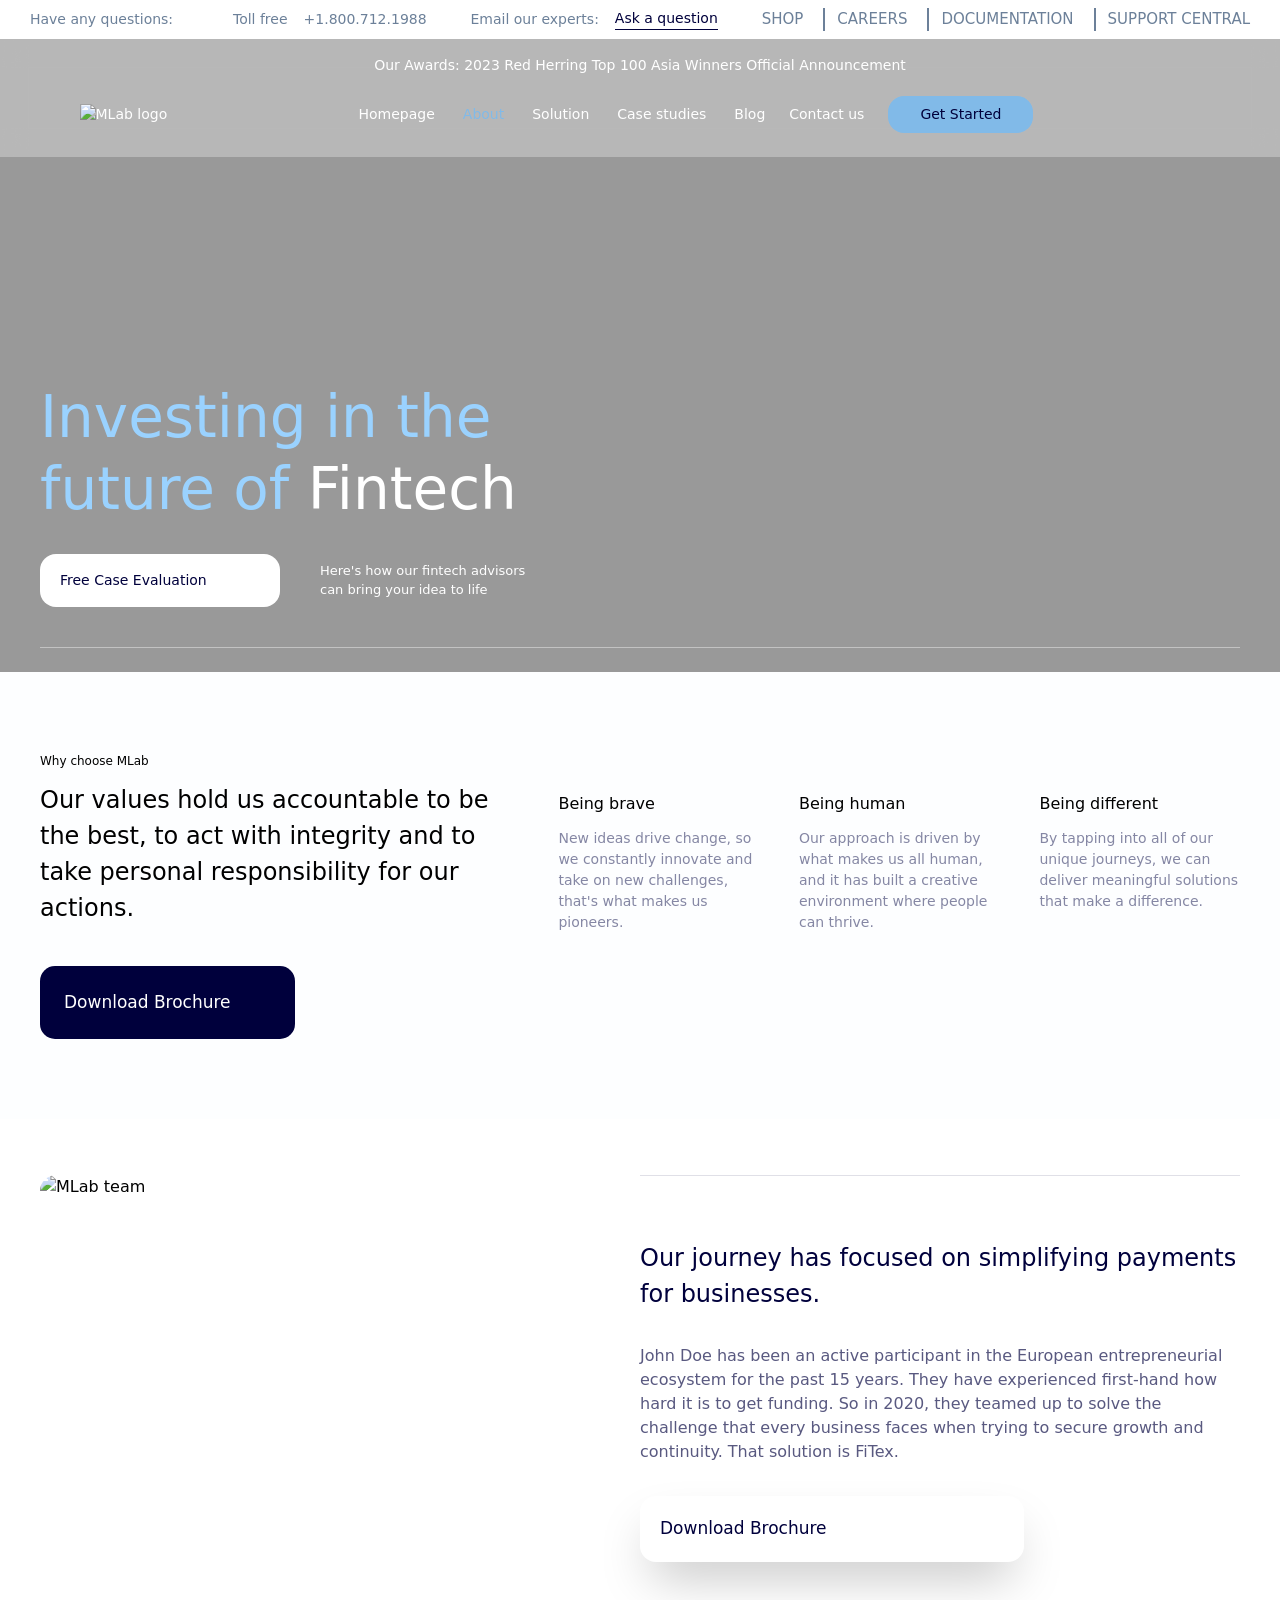
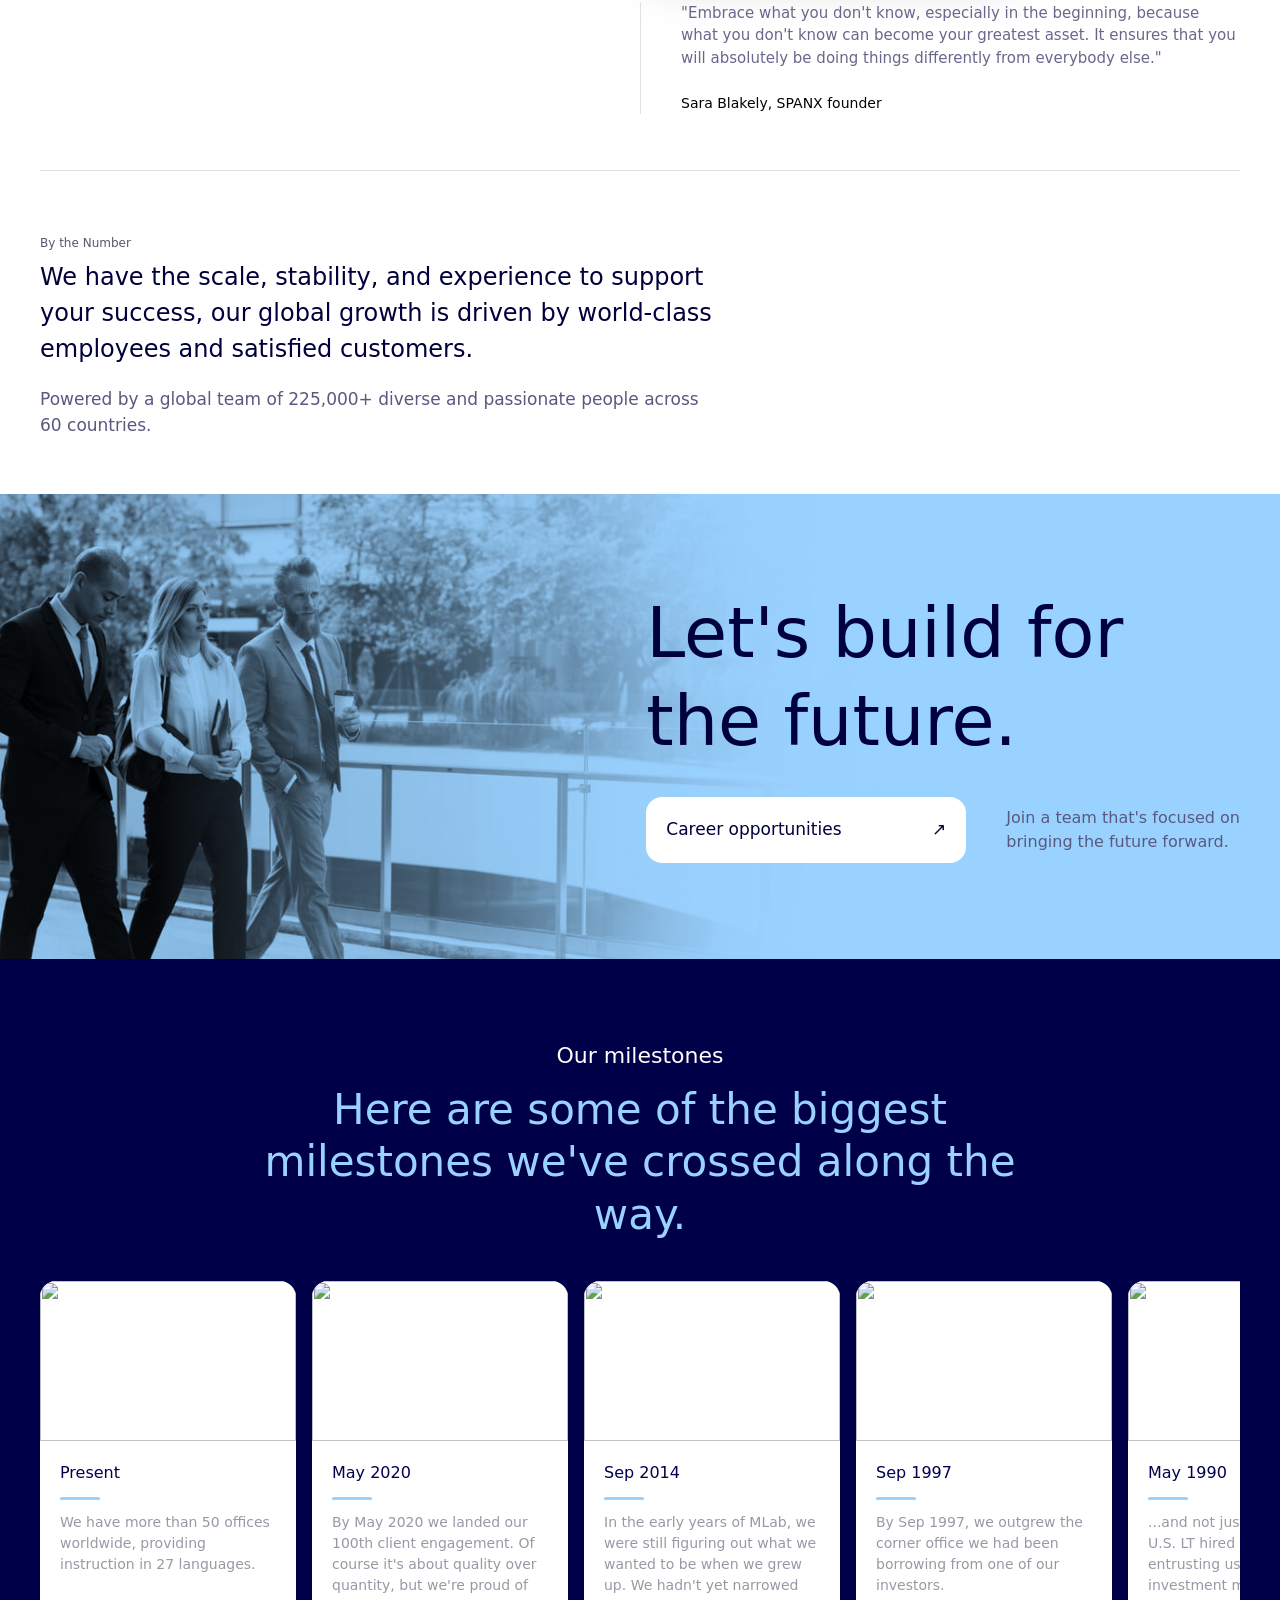
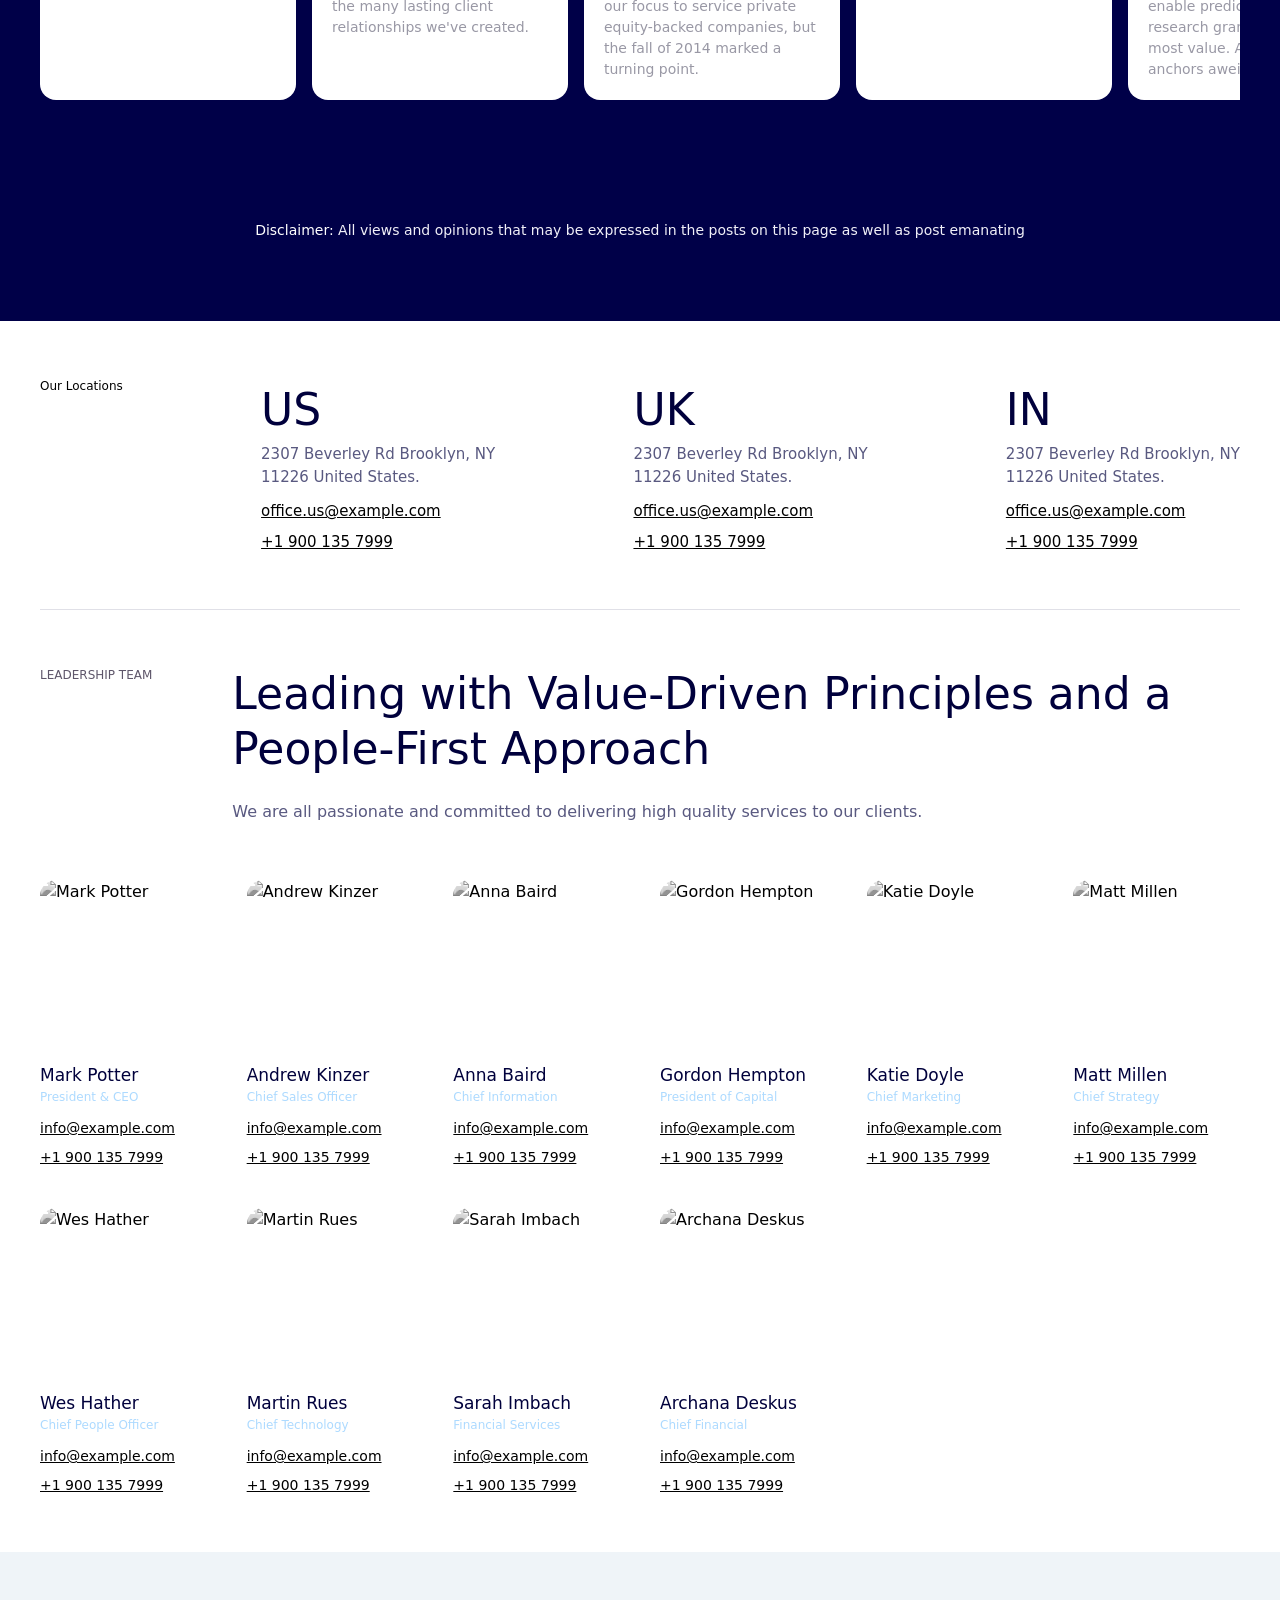
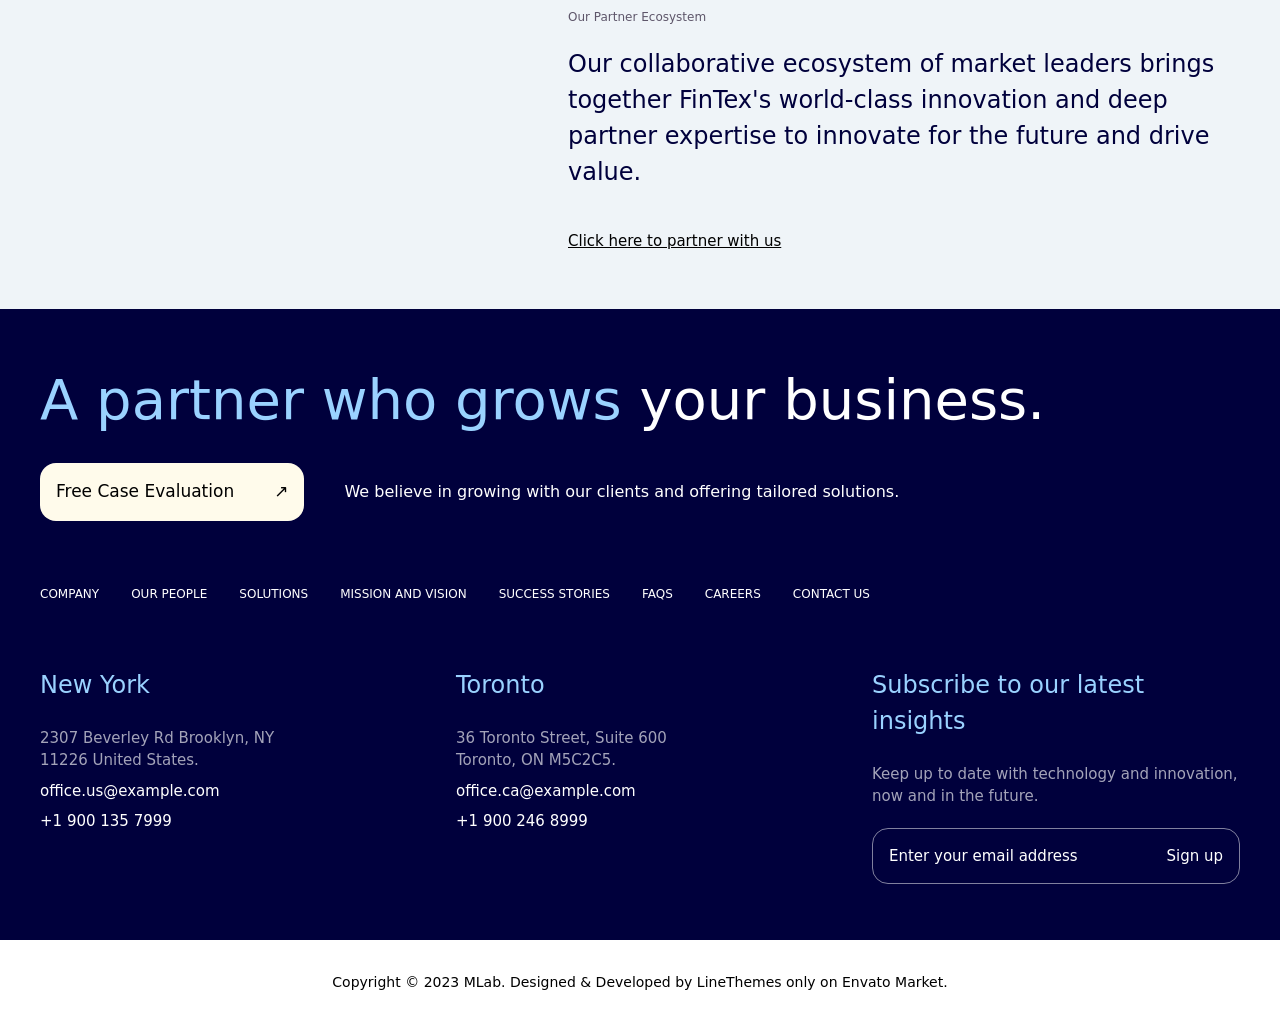
==== commit d8c7e5ad: "Updated project with recent features and bug fixes" ====
--- a/about.html
+++ b/about.html
@@ -3,548 +3,516 @@
 <head>
     <meta charset="UTF-8">
     <meta name="viewport" content="width=device-width, initial-scale=1.0">
-    <title>Document</title>
+    <title>About | MLab</title>
     <link href="./src/output.css" rel="stylesheet">
     <script src="https://kit.fontawesome.com/04d567be89.js" crossorigin="anonymous"></script>
 </head>
-<body>
-    <div>
-        <!-- top -->
-        <div class="bg-white text-[#6c8099] items-center flex gap-10 p-[10px] sm:flex sm:justify-center md:flex md:justify-center lg:flex lg:justify-around">
-            <div class="md:hidden sm:hidden lg:block">Have any <br class="md:hidden sm:hidden lg:block">questions:</div>
-            <div class="flex items-center gap-5">
-                <i class="fa-solid fa-phone"></i>
-                <p class="text-[14px]">Toll <br class="md:hidden sm:hidden lg:block">free</p>
-                <p class="">+1.800.712.1988</p>
-            </div>
-            <div class="flex gap-10">
-                <div class="flex gap-15 sm:gap-2 lg:gap-15">
-                    <img src="" alt="">
-                    <p class="text-[14px]">Email our <br class="md:hidden lg:block">experts:</p>
-                    <p class="text-[#00003c] hover:text-[#bd20203c] border-b text-[14px]">Ask a <br class="md:hidden sm:hidden lg:block">question</p>
-                </div>
-                <div class="flex gap-20 md:hidden sm:hidden lg:block">
-                    <div class="flex gap-15 text-[15px] md:hidden sm:hidden lg:block lg:flex">
-                        <div>
-                            <div></div>
-                            <a href="#">SHOP</a>
-                        </div>
-                        <div class="flex gap-5">
-                            <!-- <div class="bg-gray-500 w-1 h-[15px] rounded"></div> -->
-                            <a href="#" class="border-l-2 pl-2 h-4">CAREERS</a>
-                        </div>
-                        <div class="flex gap-5">
-                            <!-- <div class="bg-gray-500 w-1 h-[15px] rounded"></div> -->
-                            <a href="#" class="border-l-2 items-center pl-2 h-4 flex items-center">DOCUMENTATION</a>
-                        </div>
-                        <div class="flex gap-5">
-                            <!-- <div class="bg-gray-500 w-1 h-[15px] rounded"></div> -->
-                            <a href="#" class="border-l-2 items-center bottom-2 flex pl-2 h-4">SUPPORT <br>CENTRAL</a>
-                        </div>
-                        
-                    </div>
-                </div>
-            </div>
-        </div>
-        <!--top-->
-        
-        <!-- nav -->
-        <div class="bg-[url('/image/modern.jpg')] bg-contain bg-no-repeat bg-cover">
-            <div class="inset-0 bg-black/40">
-                <div class="bg-white/30 backdrop-blur-md p-2">
-                    <p class=" text-center text-white text-[14px] md:hidden lg:block">Our Awards: 2023 Red Herring Top 100 Asia Winners Official Announcement</p>
-                    <div class="flex justify-around items-center text-[14px]">
-                        <div class="flex items-center gap-3 text-white">
-                            <img src="/image/logo@2x.png" alt="" class="w-40">
-                            <!-- <p class="">Financial <br>And Technolgy <br>Consulting</p> -->
-                        </div>
-                        <div class="flex gap-5 text-white text-[14px] top-10 md:hidden lg:block lg:flex relative">
-                            <div class="group relative flex justify-center">
-                                <a href="/index.html" class="text-[#81bae8] h-20 flex">Homepage <i class="fa-solid fa-angle-down"></i></a>
-                                <div class="hidden group-hover:block absolute top-15">
-                                    <div class="flex flex-col gap-5 bg-white text-center p-2 rounded-2xl text-[#00003c] w-40">
-                                        <div class="hover:bg-red-600 hover:w-full p-2"><a href="#">Homepage 1</a></div>
-                                        <div><a href="#">Homepage 2</a></div>
-                                        <div><a href="#">Homepage 3</a></div>
-                                    </div>
+<body class="overflow-x-hidden">
+
+    <!-- top -->
+    <div class="bg-white text-[#6c8099] flex items-center justify-between lg:justify-around gap-4 px-4 py-2 text-[12px] lg:text-[14px]">
+        <div class="hidden lg:block">Have any questions:</div>
+        <div class="flex items-center gap-2 lg:gap-4">
+            <i class="fa-solid fa-phone"></i>
+            <p>Toll free</p>
+            <p>+1.800.712.1988</p>
+        </div>
+        <div class="flex items-center gap-2 lg:gap-4">
+            <p class="hidden md:block">Email our experts:</p>
+            <a href="#" class="text-[#00003c] hover:text-[#bd2020] border-b">Ask a question</a>
+        </div>
+        <div class="hidden lg:flex items-center gap-5 text-[15px]">
+            <a href="#">SHOP</a>
+            <a href="#" class="border-l-2 pl-3">CAREERS</a>
+            <a href="#" class="border-l-2 pl-3">DOCUMENTATION</a>
+            <a href="#" class="border-l-2 pl-3">SUPPORT CENTRAL</a>
+        </div>
+    </div>
+
+    <!-- hero -->
+    <div class="bg-[url('/image/modern.jpg')] bg-cover bg-center bg-no-repeat">
+        <div class="bg-black/40">
+
+            <!-- nav -->
+            <header class="relative bg-white/30 backdrop-blur-md px-5 py-4 text-white text-[14px]">
+                <p class="hidden lg:block text-center mb-3">Our Awards: 2023 Red Herring Top 100 Asia Winners Official Announcement</p>
+                <div class="flex items-center justify-between lg:justify-around">
+                    <a href="/index.html"><img src="/image/logo@2x.png" alt="MLab logo" class="w-28 md:w-40"></a>
+
+                    <nav class="hidden lg:flex items-center gap-6">
+                        <div class="group relative">
+                            <a href="/index.html" class="hover:text-[#81bae8] flex items-center gap-1 py-4">Homepage <i class="fa-solid fa-angle-down"></i></a>
+                            <div class="hidden group-hover:block absolute left-0 top-full z-50">
+                                <div class="flex flex-col bg-white text-center p-2 rounded-2xl text-[#00003c] w-40">
+                                    <a href="#" class="p-2 rounded-lg hover:bg-[#9ad2ff]">Homepage 1</a>
+                                    <a href="#" class="p-2 rounded-lg hover:bg-[#9ad2ff]">Homepage 2</a>
+                                    <a href="#" class="p-2 rounded-lg hover:bg-[#9ad2ff]">Homepage 3</a>
                                 </div>
                             </div>
-                            <div class=" group relative flex justify-center">
-                                <a href="/about.html" class="hover:text-[#81bae8]">About <i class="fa-solid fa-angle-down"></i></a>
-                                <div class="hidden group-hover:block absolute top-15">
-                                    <div class="flex flex-col gap-5 bg-white p-5 rounded-2xl text-[#00003c] w-50">
-                                        <div><a href="/about.html">Company</a></div>
-                                        <div><a href="#">Our people</a></div>
-                                        <div><a href="#">Mission and vision</a></div>
-                                        <div><a href="#">Solutions</a></div>
-                                        <div><a href="#">News and Events</a></div>
-                                        <div><a href="#">FAQs</a></div>
-                                        <div><a href="#">Career</a></div>
-                                    </div>
+                        </div>
+
+                        <div class="group relative">
+                            <a href="/about.html" class="text-[#81bae8] flex items-center gap-1 py-4">About <i class="fa-solid fa-angle-down"></i></a>
+                            <div class="hidden group-hover:block absolute left-0 top-full z-50">
+                                <div class="flex flex-col gap-3 bg-white p-5 rounded-2xl text-[#00003c] w-52">
+                                    <a href="/about.html" class="hover:text-[#4a90d9]">Company</a>
+                                    <a href="#" class="hover:text-[#4a90d9]">Our people</a>
+                                    <a href="#" class="hover:text-[#4a90d9]">Mission and vision</a>
+                                    <a href="#" class="hover:text-[#4a90d9]">Solutions</a>
+                                    <a href="#" class="hover:text-[#4a90d9]">News and Events</a>
+                                    <a href="#" class="hover:text-[#4a90d9]">FAQs</a>
+                                    <a href="#" class="hover:text-[#4a90d9]">Career</a>
                                 </div>
                             </div>
-                            <div class="group relative flex justify-center">
-                                <a href="#" class="hover:text-[#81bae8]">Solution<span><i class="fa-solid fa-angle-down"></i></span></a>
-                                <div class="hidden group-hover:block absolute top-15">
-                                    <div class="flex justify-around bg-white p-5 rounded-2xl text-[#00003c] w-120">
-                                        <div>
-                                            <p class="text-[9px] mb-5">USE CASES</p>
-                                            <div class="flex flex-col gap-3">
-                                                <div><a href="#"><img src=""alt=""> <span>Bank Credit Collection</span></a></div>
-                                                <div><a href="#">Invoicing & Billing Platform</a></div>
-                                                <div><a href="#">Online Platform for SME</a></div>
-                                                <div><a href="#">Stock Trading Signals</a></div>
-                                                <div><a href="#">Team Extension for eWallet</a></div>
-                                                <div><a href="#">Wealth Management</a></div>
-                                            </div>
+                        </div>
+
+                        <div class="group relative">
+                            <a href="#" class="hover:text-[#81bae8] flex items-center gap-1 py-4">Solution <i class="fa-solid fa-angle-down"></i></a>
+                            <div class="hidden group-hover:block absolute left-1/2 -translate-x-1/2 top-full z-50">
+                                <div class="flex gap-6 bg-white p-6 rounded-2xl text-[#00003c] w-[32rem]">
+                                    <div class="flex-1">
+                                        <p class="text-[10px] mb-4">USE CASES</p>
+                                        <div class="flex flex-col gap-3">
+                                            <a href="#">Bank Credit Collection</a>
+                                            <a href="#">Invoicing &amp; Billing Platform</a>
+                                            <a href="#">Online Platform for SME</a>
+                                            <a href="#">Stock Trading Signals</a>
+                                            <a href="#">Team Extension for eWallet</a>
+                                            <a href="#">Wealth Management</a>
                                         </div>
-                                        <div class="bg-gray-500 h-60 w-[1px]"></div>
-                                        <div>
-                                            <p class="text-[9px] mb-5">FOR INDUSTRIES</p>
-                                            <div class="flex flex-col gap-3"">
-                                                <div><a href="#"><img src="" alt=""> <span>Banking and Finance</span></a></div>
-                                                <div><a href="#">Healthcare & Life Sciences</a></div>
-                                                <div><a href="#">Technology & Software</a></div>
-                                                <div><a href="#">Transportation & Logistics</a></div>
-                                                <div><a href="#">Ecommerce and Retail</a></div>
-                                                <div><a href="#">Education and Training</a></div>
-                                            </div>
+                                    </div>
+                                    <div class="bg-gray-300 w-px"></div>
+                                    <div class="flex-1">
+                                        <p class="text-[10px] mb-4">FOR INDUSTRIES</p>
+                                        <div class="flex flex-col gap-3">
+                                            <a href="#">Banking and Finance</a>
+                                            <a href="#">Healthcare &amp; Life Sciences</a>
+                                            <a href="#">Technology &amp; Software</a>
+                                            <a href="#">Transportation &amp; Logistics</a>
+                                            <a href="#">Ecommerce and Retail</a>
+                                            <a href="#">Education and Training</a>
                                         </div>
                                     </div>
                                 </div>
                             </div>
-                            <div class="group relative flex justify-center">
-                                <a href="/case.html" class="hover:text-[#81bae8]">Case studies<span><i class="fa-solid fa-angle-down"></i></span></a>
-                                <div class="hidden group-hover:block absolute top-15">
-                                    <div class="flex flex-col gap-5 bg-white p-5 rounded-2xl text-[#00003c] w-50">
-                                        <div><a href="/case.html">Case Studies Style 1</a></div>
-                                        <div><a href="#">Case Studies Style 2</a></div>
-                                        <div><a href="#">Case Studies Style 3</a></div>
-                                    </div>
+                        </div>
+
+                        <div class="group relative">
+                            <a href="/case.html" class="hover:text-[#81bae8] flex items-center gap-1 py-4">Case studies <i class="fa-solid fa-angle-down"></i></a>
+                            <div class="hidden group-hover:block absolute left-0 top-full z-50">
+                                <div class="flex flex-col gap-3 bg-white p-5 rounded-2xl text-[#00003c] w-52">
+                                    <a href="/case.html" class="hover:text-[#4a90d9]">Case Studies Style 1</a>
+                                    <a href="#" class="hover:text-[#4a90d9]">Case Studies Style 2</a>
+                                    <a href="#" class="hover:text-[#4a90d9]">Case Studies Style 3</a>
                                 </div>
                             </div>
-                            <div class="hover:text-[#81bae8]">
-                                <a href="/blog.html">Blog<span></span></a>
-                            </div>
-                            <div class="hover:text-[#81bae8]">
-                                <a href="/contact.html">contact us<span></span></a>
-                            </div>
-                            <div>
-                                <button type="button" class="bg-[#81bae8] text-[14px] text-[#00003c] rounded-2xl p-1 w-[10rem] hover:bg-red-600 hover:text-white">Get Started</button>
-                            </div>
-                        </div>
-                        <div class="flex gap-10 items-center">
+                        </div>
+
+                        <a href="/blog.html" class="hover:text-[#81bae8]">Blog</a>
+                        <a href="/contact.html" class="hover:text-[#81bae8]">Contact us</a>
+                        <button type="button" class="bg-[#81bae8] text-[#00003c] rounded-2xl py-2 px-8 hover:bg-red-600 hover:text-white">Get Started</button>
+                    </nav>
+
+                    <div class="flex items-center gap-6">
+                        <div class="hidden md:flex gap-4 text-[16px]">
                             <i class="fa-brands fa-facebook"></i>
                             <i class="fa-brands fa-twitter"></i>
                             <i class="fa-brands fa-linkedin"></i>
                             <i class="fa-solid fa-cart-arrow-down"></i>
-                            <div class="flex gap-4 md:block lg:hidden">
-                                <img src="kl" alt="gn">
-                                <button type="button" class="bg-white p-2 rounded-2xl">MENU</button>
-                            </div>
-                        </div>
-                    </div>
-                </div>
-                <!-- nav -->
-                <!-- Investing -->
-                <div class="m-10 mt-70">
-                    <h2 class="text-[#9ad2ff] text-[58px]">Investing in the <br class="">furture of <span class="text-white">Fintech</span></h2>
-                    <div class="flex gap-10 items-center">
-                        <button type="button" class="bg-white hover:bg-[#81bae8] text-[#00003c] text-[14px] flex justify-between p-4.5 text-center rounded-2xl w-[15rem]">Free Case Evaluation <span><i class="fa-solid fa-upload"></i></span></button>
-                        <p class="text-white text-[13px]">Here's how our fintech advisors <br>can bring your idea to life</p>
-                    </div>
-                </div><hr class="ml-6 mr-6 mt-6 text-white">
-                <!-- Investing -->
-            </div>
-            <!-- we deliver  -->
-        </div>
-        <!-- nav  -->
-        <!-- why choose  -->
-        <div class="bg-[#fdfeff] p-10">
-            <div class="flex gap-10 justify-between mt-20 md:block lg:hidden">
-                <div class="">
-                    <p class="text-[12px] mb-3">Why choose MLab</p>
-                    <div class="text-[24px]">Our values hold us accountable to be the <br class="md:hidden lg:block">best, to act with <br class="md:block lg:hidden">integrity and to take <br class="md:hidden lg:block">personal responsibility for our <br class="md:block lg:hidden">actions.</div>
-                    <button type="button" class="text-[17px] bg-[#00003c] hover:bg-[#9ad2ff] hover:text-[#00003c] text-white p-6 flex gap-10 rounded-[15px] mt-10">Download Brochure <span>icon</span></button>
-                </div>
-                <div class="flex gap-10 md:mt-20 lg:mt-0">
-                    <div class="">
-                        <img src="/image/sun.svg" alt="" class="mb-10">
-                        <p class="text-[16px] mb-5">Being brave</p>
-                        <p class="text-[14px] text-[#8587a4]">New ideas drive change, <br class="md:hidden lg:block">so we <br class="md:block lg:block">constantly <br class="md:hidden lg:block">innovate and take on <br class="md:block lg:hidden">new <br class="md:hidden lg:block">challenges–that’s what <br class="md:block lg:block">makes us pioneers.</p>
-                    </div>
-                    <div class="">
-                        <img src="/image/heart.svg" alt="" class="mb-10">
-                        <p class="text-[16px] mb-5">Being human</p>
-                        <p class="text-[12px] text-[#8587a4]">Our approach is driven by <br class="md:hidden lg:block">what <br class="md:block lg:hidden">makes us all human, <br class="md:hidden lg:block">and it has <br class="md:block lg:hidden">built a creative <br class="md:hidden lg:block">environment <br class="md:block lg:hidden">where <br class="md:hidden lg:block">people can thrive.</p>
-                    </div>
-                    <div class="">
-                        <img src="/image/bar.svg" alt="" class="mb-10">
-                        <p class="text-[16px] mb-5">Being different</p>
-                        <p class="text-[12px] text-[#8587a4]">By tapping into all of our <br class="md:hidden lg:block">unique <br class="md:block lg:hidden">journeys, we can <br class="md:hidden lg:block">deliver <br class="md:block lg:hidden">meaningful <br class="md:hidden lg:block">solutions that make a <br class="md:block lg:hidden">difference.</p>
-                    </div>
-                </div>
-            </div>
-        </div>
-        <!-- why choose  -->
-        <!-- our journey  -->
-        <div class="flex justify-between p-10">
+                        </div>
+                        <button type="button" id="menu-btn" class="lg:hidden bg-white text-[#00003c] px-4 py-1 rounded-2xl text-[12px]" aria-expanded="false" aria-controls="mobile-menu">MENU</button>
+                    </div>
+                </div>
+
+                <!-- mobile menu -->
+                <div id="mobile-menu" class="hidden lg:hidden absolute left-0 right-0 top-full z-50 bg-white text-[#00003c] p-5 shadow-lg">
+                    <div class="flex flex-col gap-4">
+                        <a href="/index.html">Homepage</a>
+                        <a href="/about.html" class="text-[#4a90d9]">About</a>
+                        <a href="#">Solution</a>
+                        <a href="/case.html">Case studies</a>
+                        <a href="/blog.html">Blog</a>
+                        <a href="/contact.html">Contact us</a>
+                        <button type="button" class="bg-[#81bae8] rounded-2xl py-2 hover:bg-red-600 hover:text-white">Get Started</button>
+                    </div>
+                </div>
+            </header>
+
+            <!-- investing -->
+            <div class="px-5 md:px-10 pt-16 md:pt-32 lg:pt-56">
+                <h1 class="text-[#9ad2ff] text-[36px] md:text-[58px] leading-tight mb-7">Investing in the <br>future of <span class="text-white">Fintech</span></h1>
+                <div class="flex flex-wrap items-center gap-5 lg:gap-10">
+                    <button type="button" class="bg-white hover:bg-[#81bae8] text-[#00003c] text-[14px] flex justify-between items-center gap-4 py-4 px-5 rounded-2xl w-52 md:w-60">Free Case Evaluation <i class="fa-solid fa-upload"></i></button>
+                    <p class="text-white text-[13px] hidden md:block">Here's how our fintech advisors <br>can bring your idea to life</p>
+                </div>
+                <hr class="mt-10 border-white/40">
+            </div>
+            <div class="h-6"></div>
+        </div>
+    </div>
+
+    <!-- why choose -->
+    <section class="bg-[#fdfeff] px-5 md:px-10 py-14 md:py-20">
+        <div class="lg:flex lg:justify-between lg:gap-16">
+            <div class="mb-12 lg:mb-0 lg:w-2/5">
+                <p class="text-[12px] mb-3">Why choose MLab</p>
+                <p class="text-[20px] md:text-[24px]">Our values hold us accountable to be the best, to act with integrity and to take personal responsibility for our actions.</p>
+                <button type="button" class="flex items-center gap-10 text-[17px] bg-[#00003c] hover:bg-[#9ad2ff] hover:text-[#00003c] text-white p-6 rounded-[15px] mt-10">Download Brochure <i class="fa-solid fa-arrow-down"></i></button>
+            </div>
+            <div class="grid grid-cols-1 sm:grid-cols-3 gap-10 lg:w-3/5">
+                <div>
+                    <img src="/image/sun.svg" alt="" class="mb-6 md:mb-10">
+                    <p class="text-[16px] mb-3">Being brave</p>
+                    <p class="text-[14px] text-[#8587a4]">New ideas drive change, so we constantly innovate and take on new challenges, that's what makes us pioneers.</p>
+                </div>
+                <div>
+                    <img src="/image/heart.svg" alt="" class="mb-6 md:mb-10">
+                    <p class="text-[16px] mb-3">Being human</p>
+                    <p class="text-[14px] text-[#8587a4]">Our approach is driven by what makes us all human, and it has built a creative environment where people can thrive.</p>
+                </div>
+                <div>
+                    <img src="/image/bar.svg" alt="" class="mb-6 md:mb-10">
+                    <p class="text-[16px] mb-3">Being different</p>
+                    <p class="text-[14px] text-[#8587a4]">By tapping into all of our unique journeys, we can deliver meaningful solutions that make a difference.</p>
+                </div>
+            </div>
+        </div>
+    </section>
+
+    <!-- our journey -->
+    <section class="px-5 md:px-10 py-14">
+        <div class="lg:flex lg:justify-between lg:gap-16">
+            <img src="/image/img6.jpg" alt="MLab team" class="rounded-2xl w-full h-72 md:h-96 lg:h-auto lg:w-2/5 object-cover mb-10 lg:mb-0">
+            <div class="lg:w-1/2">
+                <hr class="border-[#e0e0e7] mb-10 lg:mb-16">
+                <p class="text-[22px] md:text-[24px] text-[#00003c] mb-8">Our journey has focused on simplifying payments for businesses.</p>
+                <p class="text-[16px] text-[#595980] mb-8">John Doe has been an active participant in the European entrepreneurial ecosystem for the past 15 years. They have experienced first-hand how hard it is to get funding. So in 2020, they teamed up to solve the challenge that every business faces when trying to secure growth and continuity. That solution is FiTex.</p>
+                <button type="button" class="flex items-center justify-between rounded-2xl hover:bg-red-400 hover:text-white text-[17px] text-[#00003c] bg-white mb-10 p-5 w-full max-w-sm shadow-2xl">Download Brochure <i class="fa-solid fa-arrow-down"></i></button>
+                <div class="flex items-stretch gap-6 md:gap-10 mt-10">
+                    <div class="bg-[#e0e0e7] w-px shrink-0"></div>
+                    <div>
+                        <p class="text-[#68688c] text-[15px]">"Embrace what you don't know, especially in the beginning, because what you don't know can become your greatest asset. It ensures that you will absolutely be doing things differently from everybody else."</p>
+                        <p class="text-[14px] text-[#050202] mt-6">Sara Blakely, SPANX founder</p>
+                    </div>
+                </div>
+            </div>
+        </div>
+        <hr class="mt-14 border-[#e0e0e7]">
+    </section>
+
+    <!-- by the number -->
+    <section class="px-5 md:px-10 pb-14">
+        <div class="max-w-2xl">
+            <p class="text-[12px] text-[#5E566A] leading-8">By the Number</p>
+            <p class="text-[22px] md:text-[24px] text-[#00003C]">We have the scale, stability, and experience to support your success, our global growth is driven by world-class employees and satisfied customers.</p>
+            <p class="text-[17px] text-[#595980] mt-5">Powered by a global team of 225,000+ diverse and passionate people across 60 countries.</p>
+        </div>
+    </section>
+
+    <!-- let's build -->
+    <section class="bg-[url('/image/bg12.jpg')] bg-no-repeat bg-cover bg-center">
+        <div class="px-5 md:px-10 py-16 md:py-24 flex md:justify-end">
+            <div class="flex flex-col gap-8">
+                <h2 class="text-[44px] md:text-[56px] lg:text-[70px] leading-tight text-[#00003c]">Let's build for <br>the future.</h2>
+                <div class="flex flex-wrap items-center gap-6 md:gap-10">
+                    <button type="button" class="text-[17px] bg-white text-[#00003c] p-5 gap-10 flex justify-between rounded-2xl items-center w-full sm:w-80">Career opportunities <span>&nearr;</span></button>
+                    <p class="text-[16px] text-[#595980] hidden lg:block">Join a team that's focused on <br>bringing the future forward.</p>
+                </div>
+            </div>
+        </div>
+    </section>
+
+    <!-- milestones -->
+    <section class="bg-[#000048] px-5 md:px-10 py-14 md:py-20">
+        <div class="text-center max-w-3xl mx-auto">
+            <p class="text-white text-[18px] md:text-[22px]">Our milestones</p>
+            <h2 class="text-[#9ad2ff] text-[28px] md:text-[34px] lg:text-[42px] leading-tight mt-3">Here are some of the biggest milestones we've crossed along the way.</h2>
+        </div>
+
+        <div class="flex snap-x snap-mandatory overflow-x-auto gap-4 py-10">
+            <div class="bg-white w-64 shrink-0 rounded-2xl snap-center overflow-hidden">
+                <img src="/image/h1.jpg" alt="" class="w-full h-40 object-cover">
+                <div class="p-5">
+                    <p class="text-[#00004e] text-[16px]">Present</p>
+                    <div class="bg-[#9ad2ff] w-10 h-[3px] rounded-2xl mt-3"></div>
+                    <p class="text-[#9998a5] text-[14px] mt-3">We have more than 50 offices worldwide, providing instruction in 27 languages.</p>
+                </div>
+            </div>
+            <div class="bg-white w-64 shrink-0 rounded-2xl snap-center overflow-hidden">
+                <img src="/image/h2.jpg" alt="" class="w-full h-40 object-cover">
+                <div class="p-5">
+                    <p class="text-[#00004e] text-[16px]">May 2020</p>
+                    <div class="bg-[#9ad2ff] w-10 h-[3px] rounded-2xl mt-3"></div>
+                    <p class="text-[#9998a5] text-[14px] mt-3">By May 2020 we landed our 100th client engagement. Of course it's about quality over quantity, but we're proud of the many lasting client relationships we've created.</p>
+                </div>
+            </div>
+            <div class="bg-white w-64 shrink-0 rounded-2xl snap-center overflow-hidden">
+                <img src="/image/h3.jpg" alt="" class="w-full h-40 object-cover">
+                <div class="p-5">
+                    <p class="text-[#00004e] text-[16px]">Sep 2014</p>
+                    <div class="bg-[#9ad2ff] w-10 h-[3px] rounded-2xl mt-3"></div>
+                    <p class="text-[#9998a5] text-[14px] mt-3">In the early years of MLab, we were still figuring out what we wanted to be when we grew up. We hadn't yet narrowed our focus to service private equity-backed companies, but the fall of 2014 marked a turning point.</p>
+                </div>
+            </div>
+            <div class="bg-white w-64 shrink-0 rounded-2xl snap-center overflow-hidden">
+                <img src="/image/h4.jpg" alt="" class="w-full h-40 object-cover">
+                <div class="p-5">
+                    <p class="text-[#00004e] text-[16px]">Sep 1997</p>
+                    <div class="bg-[#9ad2ff] w-10 h-[3px] rounded-2xl mt-3"></div>
+                    <p class="text-[#9998a5] text-[14px] mt-3">By Sep 1997, we outgrew the corner office we had been borrowing from one of our investors.</p>
+                </div>
+            </div>
+            <div class="bg-white w-64 shrink-0 rounded-2xl snap-center overflow-hidden">
+                <img src="/image/h6.jpg" alt="" class="w-full h-40 object-cover">
+                <div class="p-5">
+                    <p class="text-[#00004e] text-[16px]">May 1990</p>
+                    <div class="bg-[#9ad2ff] w-10 h-[3px] rounded-2xl mt-3"></div>
+                    <p class="text-[#9998a5] text-[14px] mt-3">...and not just any client. The U.S. LT hired MLab in 1990, entrusting us to develop an investment model that would enable prediction as to which research grant would yield the most value. As they say in LT, anchors aweigh!</p>
+                </div>
+            </div>
+            <div class="bg-white w-64 shrink-0 rounded-2xl snap-center overflow-hidden">
+                <img src="/image/h6.jpg" alt="" class="w-full h-40 object-cover">
+                <div class="p-5">
+                    <p class="text-[#00004e] text-[16px]">Dec 1998</p>
+                    <div class="bg-[#9ad2ff] w-10 h-[3px] rounded-2xl mt-3"></div>
+                    <p class="text-[#9998a5] text-[14px] mt-3">Like the musical instruments, MLab's business plan centered around the ability to expand and contract. We recognized the need for a flexible financial consulting model, and in November 1988, we opened our doors.</p>
+                </div>
+            </div>
+        </div>
+
+        <p class="text-white text-[14px] text-center mt-10 md:mt-20">Disclaimer: <span class="text-[#f1f0f8]">All views and opinions that may be expressed in the posts on this page as well as post emanating</span></p>
+    </section>
+
+    <!-- locations -->
+    <section class="px-5 md:px-10 py-14">
+        <div class="md:flex md:justify-between md:gap-10">
+            <p class="text-[12px] mb-6 md:mb-0">Our Locations</p>
+            <div class="mb-8 md:mb-0">
+                <p class="text-[44px] text-[#00003c]">US</p>
+                <p class="text-[15px] text-[#595980]">2307 Beverley Rd Brooklyn, NY <br>11226 United States.</p>
+                <div class="flex flex-col gap-2 mt-3">
+                    <a href="#" class="text-[15px] underline">office.us@example.com</a>
+                    <a href="#" class="text-[15px] underline">+1 900 135 7999</a>
+                </div>
+            </div>
+            <div class="mb-8 md:mb-0">
+                <p class="text-[44px] text-[#00003c]">UK</p>
+                <p class="text-[15px] text-[#595980]">2307 Beverley Rd Brooklyn, NY <br>11226 United States.</p>
+                <div class="flex flex-col gap-2 mt-3">
+                    <a href="#" class="text-[15px] underline">office.us@example.com</a>
+                    <a href="#" class="text-[15px] underline">+1 900 135 7999</a>
+                </div>
+            </div>
             <div>
-                <img src="/image/img6.jpg" alt="" class="rounded-2xl md:h-80 lg:h-full ">
-            </div>
-            <div class="">
-                <div class="w-150 bg-[#e0e0e7] h-[1px] mb-20"></div>
-                <p class="text-[24px] text-[#00003c] mb-10">Our journey has focused on <br class="md:block lg:hidden">simplifying <br class="md:hidden lg:block">payments for <br class="md:block lg:hidden">businesses.</p>
-                <p class="text-[16px] text-[#595980] mb-10">John Doe have been active participants of the <br class="md:block lg:hidden">European entrepreneurial <br class="md:hidden lg:block">ecosystem for the <br class="md:block lg:hidden">past 15 years. They have experienced first- <br class="md:block lg:hidden">hand how hard <br class="md:hidden lg:block">it is to get funding. So in 2020, <br class="md:block lg:hidden">they teamed up to solve the challenge that <br >every business faces when trying to secure <br class="md:block lg:hidden">growth and continuity. That <br>solution is FiTex.</p>
-                <button type="button" class="flex justify-between rounded-2xl hover:bg-red-400 hover:text-white text-[17px] text-[#00003c] bg-white mb-10 p-5 w-[25rem] shadow-2xl">Download Brochure <span>icon</span></button>
-                <div class="flex items-center gap-15 mt-10">
-                    <div class="bg-[#e0e0e7] w-[0.8px] h-30"></div>
-                    <div>
-                        <div class="text-[#68688c] text-[15px]">“Embrace what you don’t know, especially <br class="md:block lg:hidden">in the beginning, because what <br class="md:hidden lg:block">you don’t <br class="md:block lg:hidden">know can become your greatest asset. It <br class="md:block lg:block">ensures that you will <br class="md:hidden lg:block">absolutely be doing <br class="md:block lg:hidden">things differently from everybody else”</div>
-                        <p class="text-[14px] text-[#050202] mt-10">Sara Blakely, SPANX founder</p>
-                    </div>
-                </div>
-            </div>
-        </div><hr class="h-[1px]">
-        <!-- our journey  -->
-        <div class="flex p-10">
+                <p class="text-[44px] text-[#00003c]">IN</p>
+                <p class="text-[15px] text-[#595980]">2307 Beverley Rd Brooklyn, NY <br>11226 United States.</p>
+                <div class="flex flex-col gap-2 mt-3">
+                    <a href="#" class="text-[15px] underline">office.us@example.com</a>
+                    <a href="#" class="text-[15px] underline">+1 900 135 7999</a>
+                </div>
+            </div>
+        </div>
+
+        <hr class="mt-14 border-[#e0e0e7]">
+
+        <!-- leadership -->
+        <div class="mt-14">
+            <div class="lg:flex lg:gap-20">
+                <p class="text-[#5e566a] text-[12px] mb-4 lg:mb-0 lg:shrink-0">LEADERSHIP TEAM</p>
+                <div>
+                    <p class="text-[30px] md:text-[34px] lg:text-[44px] leading-tight text-[#00003c]">Leading with Value-Driven Principles and a People-First Approach</p>
+                    <p class="text-[16px] text-[#595980] mt-6">We are all passionate and committed to delivering high quality services to our clients.</p>
+                </div>
+            </div>
+
+            <div class="mt-14 grid grid-cols-2 sm:grid-cols-3 lg:grid-cols-6 gap-6 md:gap-10">
+                <div>
+                    <img src="/image/1.jpeg" alt="Mark Potter" class="rounded-2xl w-full aspect-square object-cover grayscale hover:grayscale-0">
+                    <div class="mt-4">
+                        <p class="text-[#00003c] text-[17px]">Mark Potter</p>
+                        <p class="text-[#addaff] text-[12px]">President &amp; CEO</p>
+                        <div class="flex flex-col gap-2 mt-3">
+                            <a href="#" class="underline text-[14px] break-all">info@example.com</a>
+                            <a href="#" class="hover:text-red-400 underline text-[14px]">+1 900 135 7999</a>
+                        </div>
+                    </div>
+                </div>
+                <div>
+                    <img src="/image/3.jpeg" alt="Andrew Kinzer" class="rounded-2xl w-full aspect-square object-cover grayscale hover:grayscale-0">
+                    <div class="mt-4">
+                        <p class="text-[#00003c] text-[17px]">Andrew Kinzer</p>
+                        <p class="text-[#addaff] text-[12px]">Chief Sales Officer</p>
+                        <div class="flex flex-col gap-2 mt-3">
+                            <a href="#" class="underline text-[14px] break-all">info@example.com</a>
+                            <a href="#" class="hover:text-red-400 underline text-[14px]">+1 900 135 7999</a>
+                        </div>
+                    </div>
+                </div>
+                <div>
+                    <img src="/image/10.jpeg" alt="Anna Baird" class="rounded-2xl w-full aspect-square object-cover grayscale hover:grayscale-0">
+                    <div class="mt-4">
+                        <p class="text-[#00003c] text-[17px]">Anna Baird</p>
+                        <p class="text-[#addaff] text-[12px]">Chief Information</p>
+                        <div class="flex flex-col gap-2 mt-3">
+                            <a href="#" class="underline text-[14px] break-all">info@example.com</a>
+                            <a href="#" class="hover:text-red-400 underline text-[14px]">+1 900 135 7999</a>
+                        </div>
+                    </div>
+                </div>
+                <div>
+                    <img src="/image/2.jpeg" alt="Gordon Hempton" class="rounded-2xl w-full aspect-square object-cover grayscale hover:grayscale-0">
+                    <div class="mt-4">
+                        <p class="text-[#00003c] text-[17px]">Gordon Hempton</p>
+                        <p class="text-[#addaff] text-[12px]">President of Capital</p>
+                        <div class="flex flex-col gap-2 mt-3">
+                            <a href="#" class="underline text-[14px] break-all">info@example.com</a>
+                            <a href="#" class="hover:text-red-400 underline text-[14px]">+1 900 135 7999</a>
+                        </div>
+                    </div>
+                </div>
+                <div>
+                    <img src="/image/7.jpeg" alt="Katie Doyle" class="rounded-2xl w-full aspect-square object-cover grayscale hover:grayscale-0">
+                    <div class="mt-4">
+                        <p class="text-[#00003c] text-[17px]">Katie Doyle</p>
+                        <p class="text-[#addaff] text-[12px]">Chief Marketing</p>
+                        <div class="flex flex-col gap-2 mt-3">
+                            <a href="#" class="underline text-[14px] break-all">info@example.com</a>
+                            <a href="#" class="hover:text-red-400 underline text-[14px]">+1 900 135 7999</a>
+                        </div>
+                    </div>
+                </div>
+                <div>
+                    <img src="/image/4%20(1).jpeg" alt="Matt Millen" class="rounded-2xl w-full aspect-square object-cover grayscale hover:grayscale-0">
+                    <div class="mt-4">
+                        <p class="text-[#00003c] text-[17px]">Matt Millen</p>
+                        <p class="text-[#addaff] text-[12px]">Chief Strategy</p>
+                        <div class="flex flex-col gap-2 mt-3">
+                            <a href="#" class="underline text-[14px] break-all">info@example.com</a>
+                            <a href="#" class="hover:text-red-400 underline text-[14px]">+1 900 135 7999</a>
+                        </div>
+                    </div>
+                </div>
+                <div>
+                    <img src="/image/5.jpeg" alt="Wes Hather" class="rounded-2xl w-full aspect-square object-cover grayscale hover:grayscale-0">
+                    <div class="mt-4">
+                        <p class="text-[#00003c] text-[17px]">Wes Hather</p>
+                        <p class="text-[#addaff] text-[12px]">Chief People Officer</p>
+                        <div class="flex flex-col gap-2 mt-3">
+                            <a href="#" class="underline text-[14px] break-all">info@example.com</a>
+                            <a href="#" class="hover:text-red-400 underline text-[14px]">+1 900 135 7999</a>
+                        </div>
+                    </div>
+                </div>
+                <div>
+                    <img src="/image/9.jpeg" alt="Martin Rues" class="rounded-2xl w-full aspect-square object-cover grayscale hover:grayscale-0">
+                    <div class="mt-4">
+                        <p class="text-[#00003c] text-[17px]">Martin Rues</p>
+                        <p class="text-[#addaff] text-[12px]">Chief Technology</p>
+                        <div class="flex flex-col gap-2 mt-3">
+                            <a href="#" class="underline text-[14px] break-all">info@example.com</a>
+                            <a href="#" class="hover:text-red-400 underline text-[14px]">+1 900 135 7999</a>
+                        </div>
+                    </div>
+                </div>
+                <div>
+                    <img src="/image/61.jpeg" alt="Sarah Imbach" class="rounded-2xl w-full aspect-square object-cover grayscale hover:grayscale-0">
+                    <div class="mt-4">
+                        <p class="text-[#00003c] text-[17px]">Sarah Imbach</p>
+                        <p class="text-[#addaff] text-[12px]">Financial Services</p>
+                        <div class="flex flex-col gap-2 mt-3">
+                            <a href="#" class="underline text-[14px] break-all">info@example.com</a>
+                            <a href="#" class="hover:text-red-400 underline text-[14px]">+1 900 135 7999</a>
+                        </div>
+                    </div>
+                </div>
+                <div>
+                    <img src="/image/8.jpeg" alt="Archana Deskus" class="rounded-2xl w-full aspect-square object-cover grayscale hover:grayscale-0">
+                    <div class="mt-4">
+                        <p class="text-[#00003c] text-[17px]">Archana Deskus</p>
+                        <p class="text-[#addaff] text-[12px]">Chief Financial</p>
+                        <div class="flex flex-col gap-2 mt-3">
+                            <a href="#" class="underline text-[14px] break-all">info@example.com</a>
+                            <a href="#" class="hover:text-red-400 underline text-[14px]">+1 900 135 7999</a>
+                        </div>
+                    </div>
+                </div>
+                <div class="text-[64px] md:text-[78px] flex items-start"><i class="fa-solid fa-plus"></i></div>
+            </div>
+        </div>
+    </section>
+
+    <!-- partner ecosystem -->
+    <section class="bg-[#eff4f8] px-5 md:px-10 py-14">
+        <div class="md:flex md:justify-end">
+            <div class="md:max-w-2xl">
+                <p class="capitalize text-[#5e566a] mb-5 text-[12px]">Our Partner Ecosystem</p>
+                <p class="text-[#00003c] text-[20px] md:text-[24px]">Our collaborative ecosystem of market leaders brings together FinTex's world-class innovation and deep partner expertise to innovate for the future and drive value.</p>
+                <a href="#" class="inline-block mt-10 text-[15px] underline">Click here to partner with us</a>
+            </div>
+        </div>
+    </section>
+
+    <!-- footer -->
+    <footer class="bg-[#00003c] px-5 md:px-10 py-14">
+        <div>
+            <p class="text-[#9ad2ff] mb-7 text-[36px] md:text-[48px] lg:text-[56px] leading-tight">A partner who grows <span class="text-white">your business.</span></p>
+            <div class="flex flex-col md:flex-row md:items-center gap-6 md:gap-10">
+                <button type="button" class="text-[17px] hover:bg-red-600 hover:text-white bg-amber-50 p-4 rounded-2xl flex justify-between items-center gap-10 w-fit">Free Case Evaluation <span>&nearr;</span></button>
+                <p class="text-white text-[16px]">We believe in growing with our clients and offering tailored solutions.</p>
+            </div>
+        </div>
+
+        <ul class="flex flex-wrap gap-x-8 gap-y-4 mt-16 text-white text-[12px]">
+            <li><a href="#" class="hover:text-[#9ad2ff]">COMPANY</a></li>
+            <li><a href="#" class="hover:text-[#9ad2ff]">OUR PEOPLE</a></li>
+            <li><a href="#" class="hover:text-[#9ad2ff]">SOLUTIONS</a></li>
+            <li><a href="#" class="hover:text-[#9ad2ff]">MISSION AND VISION</a></li>
+            <li><a href="#" class="hover:text-[#9ad2ff]">SUCCESS STORIES</a></li>
+            <li><a href="#" class="hover:text-[#9ad2ff]">FAQS</a></li>
+            <li><a href="#" class="hover:text-[#9ad2ff]">CAREERS</a></li>
+            <li><a href="#" class="hover:text-[#9ad2ff]">CONTACT US</a></li>
+        </ul>
+
+        <div class="grid grid-cols-1 md:grid-cols-2 lg:grid-cols-3 gap-12 mt-16">
             <div>
-                <p class="text-[12px] text-[#5E566A] leading-[2rem]">By the Number</p>
-                <p class="text-[24px] text-[#00003C]">We have the scale, <br class="md:block lg:hidden">stability, and <br class="md:hidden lg:block">experience <br class="md:block lg:hidden">to support your success,<br class="md:block lg:hidden"> our <br class="md:hidden lg:block">global growth is <br class="md:block lg:hidden">driven by world-class <br>employees and satisfied customers.</p>
-                <p class="text-[17px] text-[#595980] mt-5">Powered by a global team of <br class="md:block lg:hidden">225,000+ diverse and <br class="md:hidden lg:block">passionate <br class="md:block lg:hidden">people across 60 countries.</p>
-            </div>
-            <!-- <div>
-                <div class="flex justify-between">
-                    <p>$ 5 billion</p>
-                    <div>
-                        <span>in 2022 processing volume</span>
-                    </div>
-                </div>
-                <div class="flex justify-between">
-                    <p>27 countries</p>
-                    <div>
-                        <span>countries satisfied to operate</span>
-                    </div>
-                </div>
-                <div class="flex justify-between gap-20">
-                    <div>
-                        <p>99 percent</p>
-                    </div>
-                    <span>platform uptime in 2022</span>
-                </div>
-                <div class="flex justify-between gap-20">
-                    <div>
-                        <p>34 years</p>
-                    </div>
-                    <span>of operation since 1995</span>
-                </div>
-            </div> -->
-        </div>
-        <!-- our journey  -->
-        <!-- let build  -->
-        <div class="bg-[url('/image/bg12.jpg')] bg-no-repeat bg-cover">
-            <div class="p-10 flex justify-end">
-                <div class="flex flex-col m-20">
-                    <h2 class="text-[70px] text-[#00003c] md:text-[50px] lg:text-[70px]">let's build for <br class="md:hidden lg:block">the <br class="md:block lg:hidden">future.</h2>
-                    <div class="flex items-center gap-10">
-                        <button type="button" class="text-[17px] bg-white text-[#00003c] p-[20px] gap-20 flex justify-between rounded-2xl items-center md:w-80 lg:">Career opportunities <span class="">&nearr;</span></button>
-                        <p class="text-[16px] text-[#595980] text-[16px] md:hidden lg:block">Join a team that's focused on <br>bringing the future forward.</p>
-                    </div>
-                </div>
-            </div>
-        </div>
-        <!-- let build  -->
-        <!-- our solution  -->
-        <div class="bg-[#000048] p-10">
-            <div class="mt-20">
-                <div class="text-center">
-                    <P class="text-white text-[22px]">our solutions</P>
-                    <h2 class="text-[#9ad2ff] text-[42px] md:text-[30px] lg:text-[42px]">Here are some of the biggest <br class="md:block lg:hidden">milestones <br class="md:hidden lg:block">we've crossed along the <br class="md:block lg:hidden">way.</h2>
-                </div>
-                <div>
-                    <div class="flex  snap-x overflow-x-auto scroll-smooth gap-4 p-4 ">
-                        <div class="bg-white h-65 w-60 rounded-2xl snap-center  ">
-                            <img src="/image/h1.jpg" alt="" class="rounded-2xl">
-                            <div class="p-5">
-                                <p class="text-[#00004e] text-[16px]">Present</p>
-                                <div class="bg-[#9ad2ff] w-10 h-[3px] rounded-2xl mt-3"></div>
-                                <div class="text-[#9998a5] text-[14px] mt-3">We have more than 50 office <br>world wide, providing <br>instruction in 27 languages.</div>
-                            </div>
-                        </div>
-                        <div class="bg-white h-78 w-60 rounded-2xl snap-center">
-                            <img src="/image/h2.jpg" alt="" class="rounded-2xl">
-                            <div class="p-5">
-                                <p class="text-[#00004e] text-[16px]">May 2020</p>
-                                <div class="bg-[#9ad2ff] w-10 h-[3px] rounded-2xl mt-3"></div>
-                                <div class="text-[#9998a5] text-[14px] mt-3">By May 2020 we landed our <br>100th client engagement. of <br>course it's aboout quality over <br>quantity, but we're proud of the <br>many lasting client relationships <br>we've created</div>
-                            </div>
-                        </div>
-                        <div class="bg-white h-88 w-60 rounded-2xl snap-center">
-                            <img src="/image/h3.jpg" alt="" class="rounded-2xl">
-                            <div class="p-5">
-                                <p class="text-[#00004e] text-[16px]">sep 2014</p>
-                                <div class="bg-[#9ad2ff] w-10 h-[3px] rounded-2xl mt-3"></div>
-                                <div class="text-[#9998a5] text-[14px] mt-3">In the early years of Mlab,we <br>were still figuring out what we <br>wanted to be when we grew up. <br>We hadn't yet narrow our <br> focus to service private equity- <br>backed companies-but the <br>fall of 2014 marked a turning <br>point</div>
-                            </div>
-                        </div>
-                        <div class="bg-white h-65 w-60 rounded-2xl snap-center">
-                            <img src="/image/h4.jpg" alt="" class="rounded-2xl">
-                            <div class="p-5">
-                                <p class="text-[#00004e] text-[16px]">Sat 1997</p>
-                                <div class="bg-[#9ad2ff] w-10 h-[3px] rounded-2xl mt-3"></div>
-                                <div class="text-[#9998a5] text-[14px] mt-3">By sat 1997, we outgrew <br>the corner office we had <br>been borrowing from one <br>of our investors.</div>
-                            </div>
-                        </div>
-                        <div class="bg-white h-88 w-60 rounded-2xl snap-center">
-                            <img src="/image/h6.jpg" alt="" class="rounded-2xl">
-                            <div class="p-5">
-                                <p class="text-[#00004e] text-[16px]">May 1990</p>
-                                <div class="bg-[#9ad2ff] w-10 h-[3px] rounded-2xl mt-3"></div>
-                                <div class="text-[#9998a5] text-[14px] mt-3">...and not just any client.The <br>U.S.LT hired Mlab in 1990- <br>entrusting us to develop <br>investment model that would <br>enable prediction as to which <br>research graant would yield the <br>most value.as they say in LT, <br>anchors aweigh!</div>
-                            </div>
-                        </div>
-                        <div class="bg-white h-88 w-60 rounded-2xl snap-center">
-                            <img src="/image/h6.jpg" alt="" class="rounded-2xl">
-                            <div class="p-5">
-                                <p class="text-[#00004e] text-[16px]">Dec 1998</p>
-                                <div class="bg-[#9ad2ff] w-10 h-[3px] rounded-2xl mt-3"></div>
-                                <div class="text-[#9998a5] text-[14px] mt-3">Like the musical instruments, <br>MLab’s business plan centered <br>around the ability to expand <br>and contract.We recognized <br>the need for a flexible financial <br>consulting model, amd in <br>November 1988, we opened our <br>doors.</div>
-                            </div>
-                        </div>
-                    </div>
-                    <p class="text-[white] text-[14px] text-center mt-40">Disclaimer: <span class="text-[#f1f0f8]">All views and opinions that may be expressed in the posts on this page as well as post emanating</span></p>
-                </div>
-            </div>
-        </div>
-        <!-- our solution  -->
-        
-        <!-- our location  -->
-        <div class="p-10">
-            <div class="flex justify-between">
-                <p class="text-[12px]">Our Locations</p>
-                <div>
-                    <p class="text-[44px] text-[#00003c]">US</p>
-                    <p class="text-[15px] text-[#595980]">2307 Beverley Rd <br class="md:block lg:hidden">Brooklyn, NY <br>11226 United States.</p>
-                    <div class="flex flex-col gap-2">
-                        <a href="#" class="text-[15px] underline">office.us@example.com</a>
-                        <a href="#" class="text-[15px] underline">+1 900 135 7999</a>
-                    </div>
-                </div>
-                <div>
-                    <p class="text-[44px] text-[#00003c]">UK</p>
-                    <p class="text-[15px] text-[#595980]">2307 Beverley Rd <br class="md:block lg:hidden">Brooklyn, NY <br>11226 United States.</p>
-                    <div class="flex flex-col gap-2">
-                        <a href="#" class="text-[15px] underline">office.us@example.com</a>
-                        <a href="#" class="text-[15px] underline">+1 900 135 7999</a>
-                    </div>
-                </div>
-                <div>
-                    <p class="text-[44px] text-[#00003c]">IN</p>
-                    <p class="text-[15px] text-[#595980]">2307 Beverley Rd <br class="md:block lg:hidden">Brooklyn, NY <br>11226 United States.</p>
-                    <div class="flex flex-col gap-2">
-                        <a href="#" class="text-[15px] underline">office.us@example.com</a>
-                        <a href="#" class="text-[15px] underline">+1 900 135 7999</a>
-                    </div>
-                </div>
-                
-            </div><hr class="mt-20">
+                <p class="text-[24px] text-[#9ad2ff]">New York</p>
+                <div class="text-[15px] text-white mt-6 flex flex-col gap-2">
+                    <p class="text-[#a3a3b9]">2307 Beverley Rd Brooklyn, NY <br>11226 United States.</p>
+                    <p>office.us@example.com</p>
+                    <p>+1 900 135 7999</p>
+                </div>
+            </div>
             <div>
-                <div class="mt-20 flex gap-20">
-                    <p class="text-[#5e566a] text-[12px]">LEADERSHIP TEAM</p>
-                    <div>
-                        <p class="text-[44px] text-[#00003c] md:text-[34px] lg:text-[44px]">Leading with Value- <br class="md:hidden lg:block">Driven <br class="md:block lg:hidden">Principles and a <br class="md:hidden lg:block">People-First <br class="md:block lg:hidden">Approach</p>
-                        <p class="text-[16px] text-[#595980] mt-10">We are all passionate and committed to deliver high quality services to <br class="md:block lg:hidden">our clients.</p>
-                    </div>
-                </div>
-                <div class="mt-20 grid grid-cols-6 md:grid-cols-3 gap-10 lg:grid-cols-6">
-                    <div>
-                        <img src="/image/1.jpeg" alt="" class="rounded-2xl grayscale hover:grayscale-0">
-                        <div class="mt-4">
-                            <p class="text-[#00003c] text-[17px]">Mark Potter</p>
-                            <p class="text-[#addaff] text-[12px]">President & CEO</p>
-                            <div class="flex flex-col gap-2 mt-3">
-                                <a href="#" class="underline underline text-[14px]">info@example.com</a>
-                                <a href="#" class="hover:text-red-400 underline text-[14px]">+1 900 135 7999</a>
-                            </div>
-                        </div>
-                    </div>
-                    <div>
-                        <img src="/image/3.jpeg" alt="" class="rounded-2xl grayscale hover:grayscale-0">
-                        <div class="mt-4">
-                            <p class="text-[#00003c] text-[17px]">Andrew Kinzer</p>
-                            <p class="text-[#addaff] text-[12px]">Chief Sales Officer</p>
-                            <div class="flex flex-col gap-2 mt-3">
-                                <a href="#" class="underline underline text-[14px]">info@example.com</a>
-                                <a href="#" class="hover:text-red-400 underline text-[14px]">+1 900 135 7999</a>
-                            </div>
-                        </div>
-                    </div>
-                    <div>
-                        <img src="/image/10.jpeg" alt="" class="rounded-2xl grayscale hover:grayscale-0">
-                        <div class="mt-4">
-                            <p class="text-[#00003c] text-[17px]">Anna Baird</p>
-                            <p class="text-[#addaff] text-[12px]">Chief Information</p>
-                            <div class="flex flex-col gap-2 mt-3">
-                                <a href="#" class="underline underline text-[14px]">info@example.com</a>
-                                <a href="#" class="hover:text-red-400 underline text-[14px]">+1 900 135 7999</a>
-                            </div>
-                        </div>
-                    </div>
-                    <div>
-                        <img src="/image/2.jpeg" alt="" class="rounded-2xl grayscale hover:grayscale-0">
-                        <div class="">
-                            <p class="text-[#00003c] text-[17px]">Gordon Hempton</p>
-                            <p class="text-[#addaff] text-[12px]">President of Capital</p>
-                            <div class="flex flex-col gap-2 mt-3">
-                                <a href="#" class="underline underlinetext-[14px]">info@example.com</a>
-                                <a href="#" class="hover:text-red-400 underline text-[14px]">+1 900 135 7999</a>
-                            </div>
-                        </div>
-                    </div>
-                    <div>
-                        <img src="/image/7.jpeg" alt="" class="rounded-2xl grayscale hover:grayscale-0">
-                        <div class="">
-                            <p class="text-[#00003c] text-[17px]">Katie Doyle</p>
-                            <p class="text-[#addaff] text-[12px]">Chief Marketing</p>
-                            <div class="flex flex-col gap-2 mt-3">
-                                <a href="#" class="underline underline text-[14px]">info@example.com</a>
-                                <a href="#" class="hover:text-red-400 underline text-[14px]">+1 900 135 7999</a>
-                            </div>
-                        </div>
-                    </div>
-                    <div>
-                        <img src="/image/4 (1).jpeg" alt="" class="rounded-2xl grayscale hover:grayscale-0">
-                        <div class="">
-                            <p class="text-[#00003c] text-[17px]">Matt Millen</p>
-                            <p class="text-[#addaff] text-[12px]">Chief Strategy</p>
-                            <div class="flex flex-col gap-2 mt-3">
-                                <a href="#" class="underline underline text-[14px]">info@example.com</a>
-                                <a href="#" class="hover:text-red-400 underline text-[14px]">+1 900 135 7999</a>
-                            </div>
-                        </div>
-                    </div>
-                    <div>
-                        <img src="/image/5.jpeg" alt="" class="rounded-2xl grayscale hover:grayscale-0">
-                        <div class="">
-                            <p class="text-[#00003c] text-[17px]">Wes Hather</p>
-                            <p class="text-[#addaff] text-[12px]">Chief People Officer</p>
-                            <div class="flex flex-col gap-2 mt-3">
-                                <a href="#" class="underline underline text-[14px]">info@example.com</a>
-                                <a href="#" class="hover:text-red-400 underline text-[14px]">+1 900 135 7999</a>
-                            </div>
-                        </div>
-                    </div>
-                    <div>
-                        <img src="/image/9.jpeg" alt="" class="rounded-2xl grayscale hover:grayscale-0">
-                        <div class="">
-                            <p class="text-[#00003c] text-[17px]">Martin Rues</p>
-                            <p class="text-[#addaff] text-[12px]">Chief Technology</p>
-                            <div class="flex flex-col gap-2 mt-3">
-                                <a href="#" class="underline underline text-[14px]">info@example.com</a>
-                                <a href="#" class="hover:text-red-400 underline text-[14px]">+1 900 135 7999</a>
-                            </div>
-                        </div>
-                    </div>
-                    <div>
-                        <img src="/image/61.jpeg" alt="" class="rounded-2xl grayscale hover:grayscale-0">
-                        <div class="">
-                            <p class="text-[#00003c] text-[17px]">Sarah Imbach</p>
-                            <p class="text-[#addaff] text-[12px]">Financial Services</p>
-                            <div class="flex flex-col gap-2 mt-3">
-                                <a href="#" class="underline underline text-[14px]">info@example.com</a>
-                                <a href="#" class="hover:text-red-400 underline text-[14px]">+1 900 135 7999</a>
-                            </div>
-                        </div>
-                    </div>
-                    <div>
-                        <img src="/image/8.jpeg" alt="" class="rounded-2xl grayscale hover:grayscale-0">
-                        <div class="">
-                            <p class="text-[#00003c] text-[17px]">Archana Deskus</p>
-                            <p class="text-[#addaff] text-[12px]">Chief Financial</p>
-                            <div class="flex flex-col gap-2 mt-3">
-                                <a href="#" class="underline underline text-[14px]">info@example.com</a>
-                                <a href="#" class="hover:text-red-400 underline text-[14px]">+1 900 135 7999</a>
-                            </div>
-                        </div>
-                    </div>
-                    <div>
-                        <img src="/image/4 (1).jpeg" alt="" class="rounded-2xl grayscale hover:grayscale-0">
-                        <div class="mt-2">
-                            <p class="text-[#00003c] text-[17px]">Matt Millen/p>
-                            <p class="text-[#addaff] text-[12px]">Chief Strategy</p>
-                            <div class="flex flex-col gap-2 mt-3">
-                                <a href="#" class="underline underline text-[14px]">info@example.com</a>
-                                <a href="#" class="hover:text-red-400 underline text-[14px]">+1 900 135 7999</a>
-                            </div>
-                        </div>
-                    </div>
-                    <div class="text-[78px]"><i class="fa-solid fa-plus"></i></div>
-                </div>
-            </div>
-        </div>
-        <!-- our location  -->
-        <!-- out partner  -->
-        <div class="bg-[#eff4f8] p-10 h-90">
-            <div class="float-end">
-                <p class="capitalize text-[#5e566a] mb-5 text-[12px]">Our Partner Ecosystem</p>
-                <p class="text-[#00003c] text-[24px]">Our collaborative ecosystem of market leaders <br class="md:hidden lg:block">brings together FinTex’s world-class innovation <br class="md:hidden lg:block">and deep partner expertise to innovate for the <br class="md:hidden lg:hidden">future and drive value.</p>
-                <div class="mt-10 text-[15px] underline"><a href="#">Click here to partner with us</a></div>
-            </div>
-        </div>
-        <!-- out partner  -->
-
-        <!-- footer  -->
-        <div class="bg-[#00003c] p-10">
-            <div>
-                <p class="text-[#9ad2ff] mb-7 text-[56px] md:text-[36px] lg:text-[56px]">A partner who grows <span class="text-white">your <br class="md:hidden lg:block">business.</span></p>
-                <div class="flex gap-10">
-                    <button type="button" class="text-[17px] hover:bg-red-600 hover:text-white bg-amber-50 p-4 rounded-2xl flex justify-between gap-20">Free Case Evaluation <span>&nearr;</span></button>
-                    <p class="text-white text-[16px] md:text-[12px] lg:text-[16px]">We believe in growing with our clients <br class="md:hidden lg:block">and offering tailored <br class="md:block lg:hidden">solutions.</p>
-                </div>
-            </div>
-            <div class="mt-20">
-                <ul class="flex text-white justify-between  text-[12px]">
-                    <li><a href="#" class="hover:text-[#9ad2ff]">COMPANY</a></li>
-                    <li><a href="#" class="hover:text-[#9ad2ff]">OUR PEOPLE</a></li>
-                    <li><a href="#" class="hover:text-[#9ad2ff]">SOLUTIONS</a></li>
-                    <li><a href="#" class="hover:text-[#9ad2ff]">MISSION AND VISION</a></li>
-                    <li><a href="#" class="hover:text-[#9ad2ff]">SUCESS STORIES</a></li>
-                    <li><a href="#" class="hover:text-[#9ad2ff]">FAQS</a></li>
-                    <li><a href="#" class="hover:text-[#9ad2ff]">CAREERS</a></li>
-                    <li><a href="#" class="hover:text-[#9ad2ff]">CONTANT US</a></li>
-                </ul>
-            </div>
-            <div class="flex gap-30 mt-20 md:block lg:flex">
-                <div>
-                    <p class="text-[24px] text-[#9ad2ff]">New York</p>
-                    <div class="text-[15px] text-white mt-10">
-                        <p class="text-[#a3a3b9]">2307 Beverley Rd Brooklyn, NY <br>11226 United States.</p>
-                        <p>office.us@example.com</p>
-                        <p>+1 900 135 7999</p>
-                    </div>
-                </div>
-                <div>
-                    <p class="text-[24px] text-[#9ad2ff]">Tonronto</p>
-                    <div class="text-[15px] text-white">
-                        <p class="text-[#a3a3b9] mt-10">36 Toronto Street, Suite 600 <br>Toronto, ON M5C2C5.</p>
-                        <div>office.ca@example.com</div>
-                        <p>+1 900 246 8999</p>
-                    </div>
-                </div>
-                <div>
-                    <p class="text-[24px] text-[#9ad2ff]">Subscribe to our latest insights</p>
-                    <div class="text-[15px] text-white mt-10">
-                        <p class="text-[#a3a3b9]">Keep up to date with technology and innovation, now and in the future.</p>
-                        <div class="border w-120 flex justify-between p-5 rounded-2xl">
-                            <input type="text" name="" id="" placeholder="Enter your email address">
-                            <button type="button">Sign up</button>
-                        </div>
-                    </div>
-                </div>
-            </div>
-        </div>  
-        <div class="p-10 text-center bg-white text-[14px]">Copyright © 2023 MLab. Designed & Developed by <span>LineThemes</span> only on <span>Envato Market.</span></div>
-        <!-- footer  -->
-    </div>
+                <p class="text-[24px] text-[#9ad2ff]">Toronto</p>
+                <div class="text-[15px] text-white mt-6 flex flex-col gap-2">
+                    <p class="text-[#a3a3b9]">36 Toronto Street, Suite 600 <br>Toronto, ON M5C2C5.</p>
+                    <p>office.ca@example.com</p>
+                    <p>+1 900 246 8999</p>
+                </div>
+            </div>
+            <div class="md:col-span-2 lg:col-span-1">
+                <p class="text-[24px] text-[#9ad2ff]">Subscribe to our latest insights</p>
+                <div class="text-[15px] text-white mt-6">
+                    <p class="text-[#a3a3b9] mb-5">Keep up to date with technology and innovation, now and in the future.</p>
+                    <form class="border border-white/50 flex items-center justify-between gap-3 p-4 rounded-2xl w-full max-w-md">
+                        <input type="email" name="email" placeholder="Enter your email address" class="bg-transparent outline-none flex-1 min-w-0" required>
+                        <button type="submit">Sign up</button>
+                    </form>
+                </div>
+            </div>
+        </div>
+    </footer>
+
+    <div class="px-5 py-8 text-center bg-white text-[14px]">Copyright © 2023 MLab. Designed &amp; Developed by <span>LineThemes</span> only on <span>Envato Market.</span></div>
+
+    <script>
+        const menuBtn = document.getElementById('menu-btn');
+        const mobileMenu = document.getElementById('mobile-menu');
+
+        menuBtn.addEventListener('click', () => {
+            const open = mobileMenu.classList.toggle('hidden') === false;
+            menuBtn.setAttribute('aria-expanded', open);
+        });
+    </script>
 </body>
 </html>
